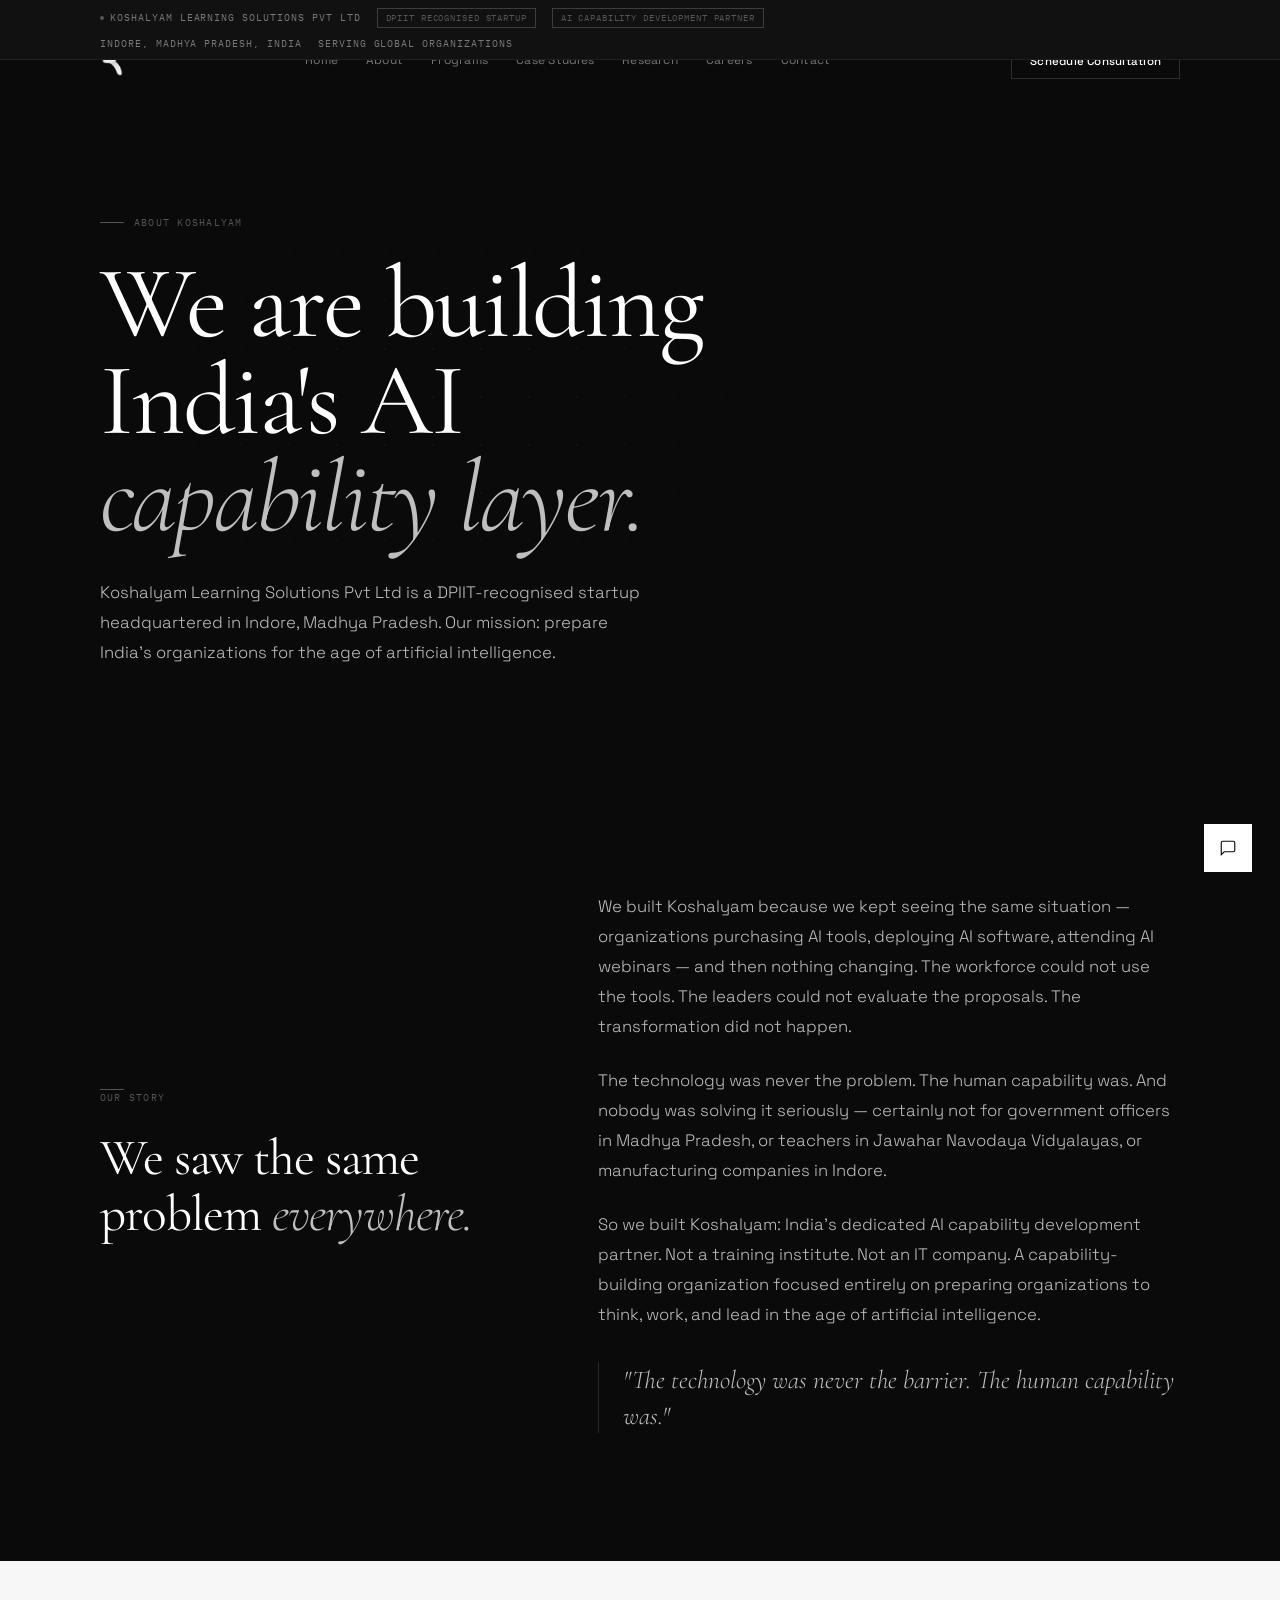
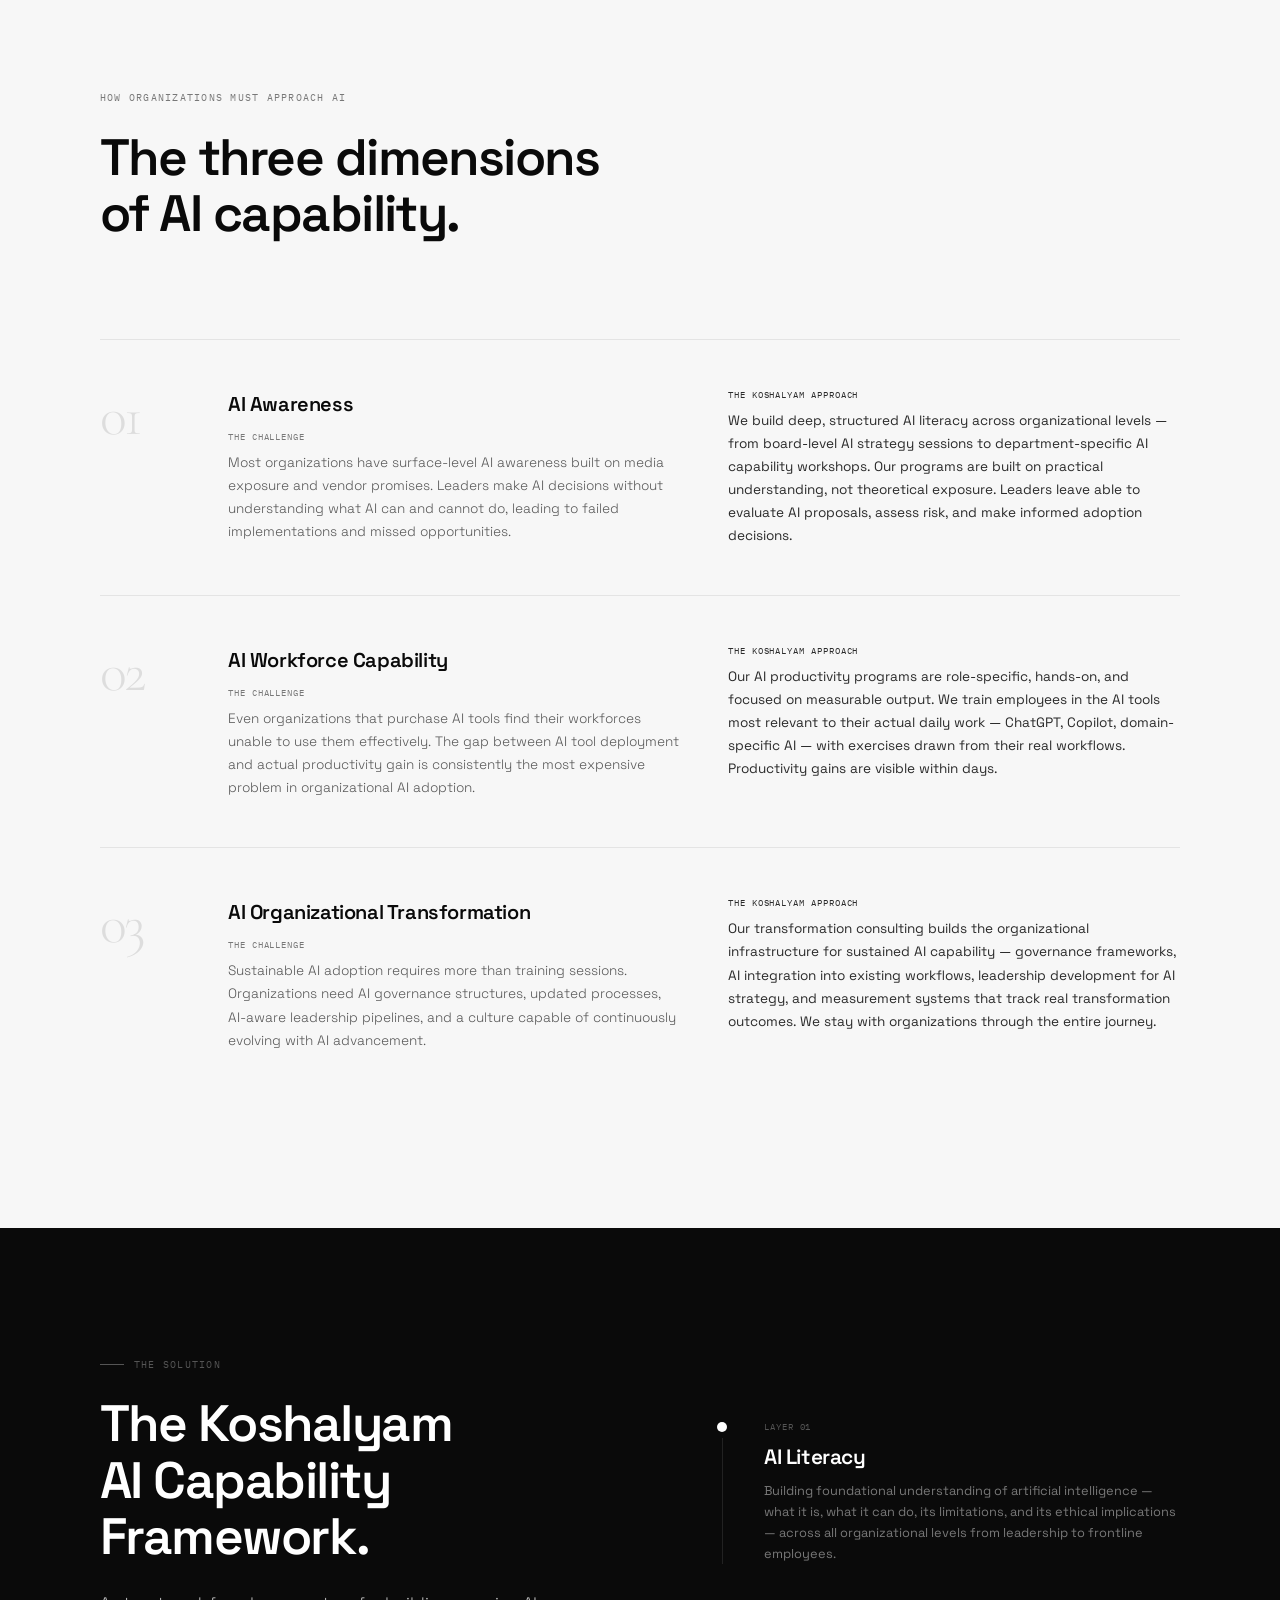
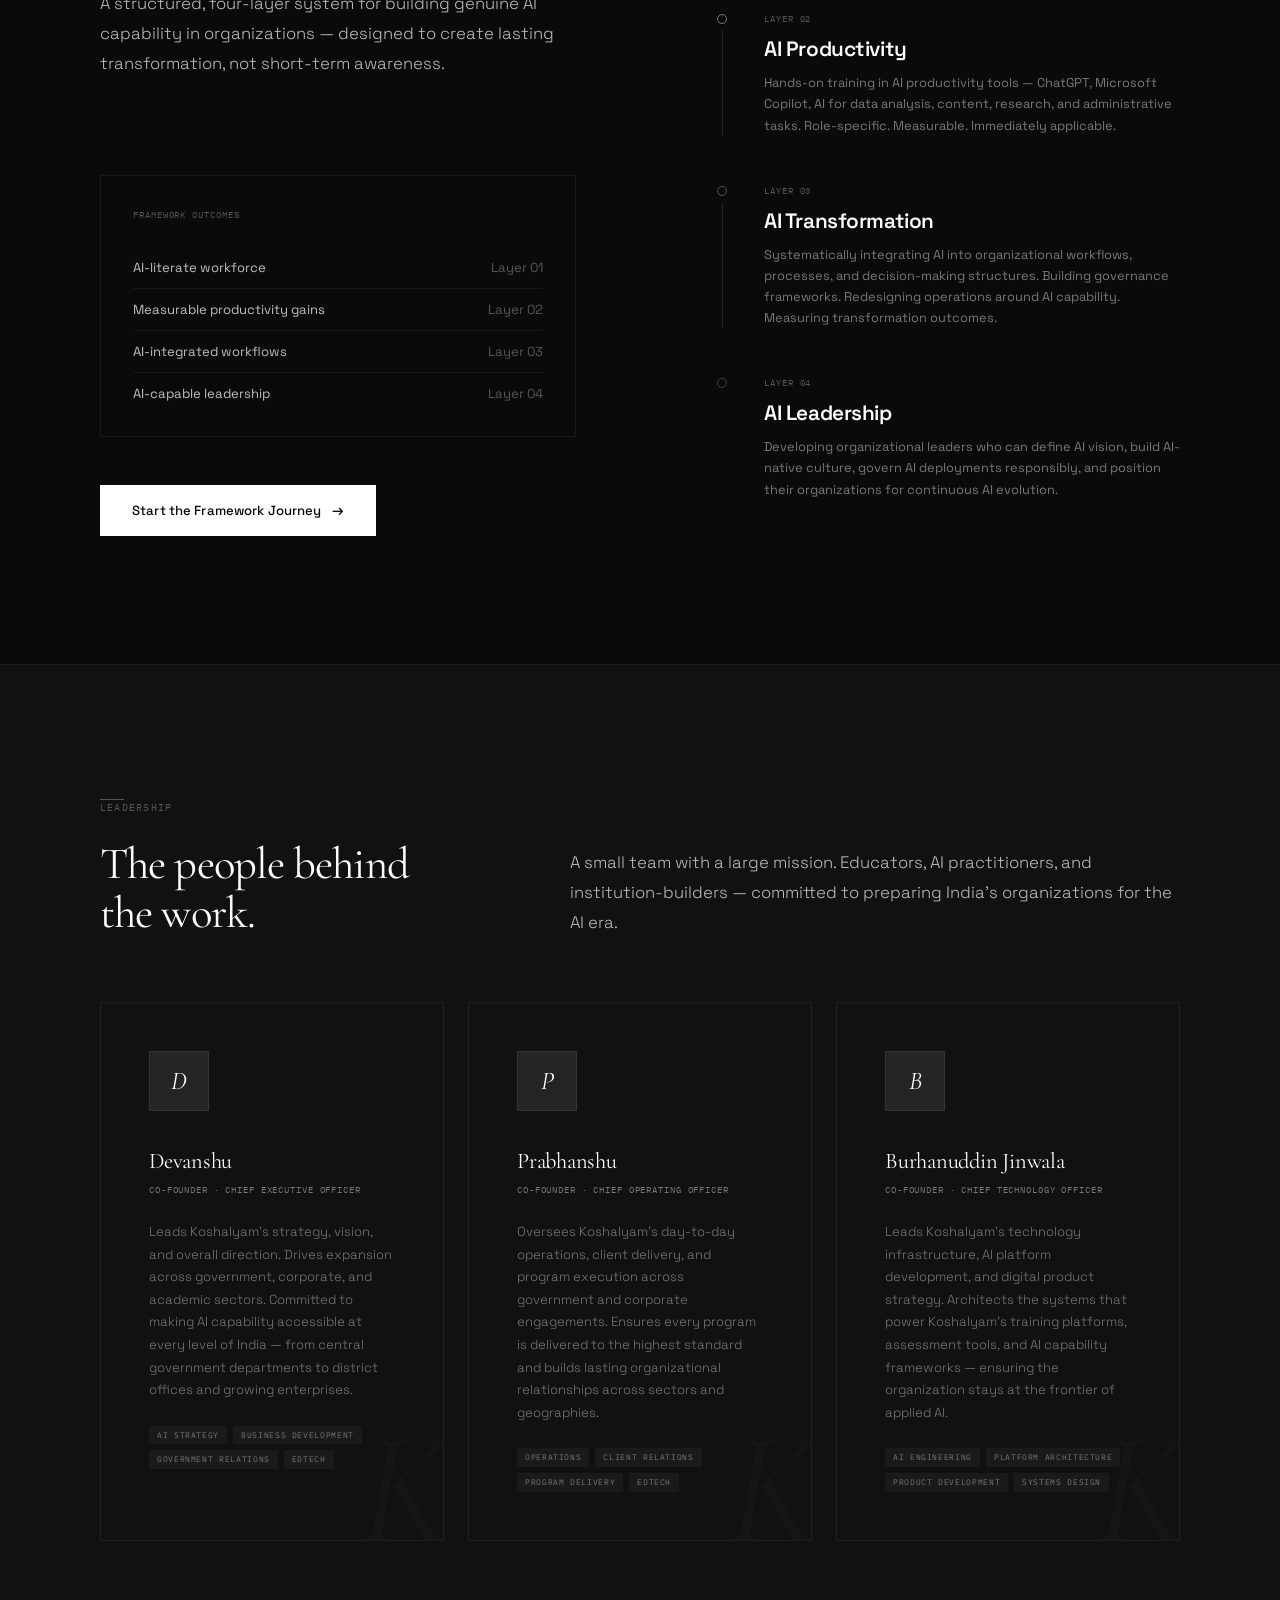
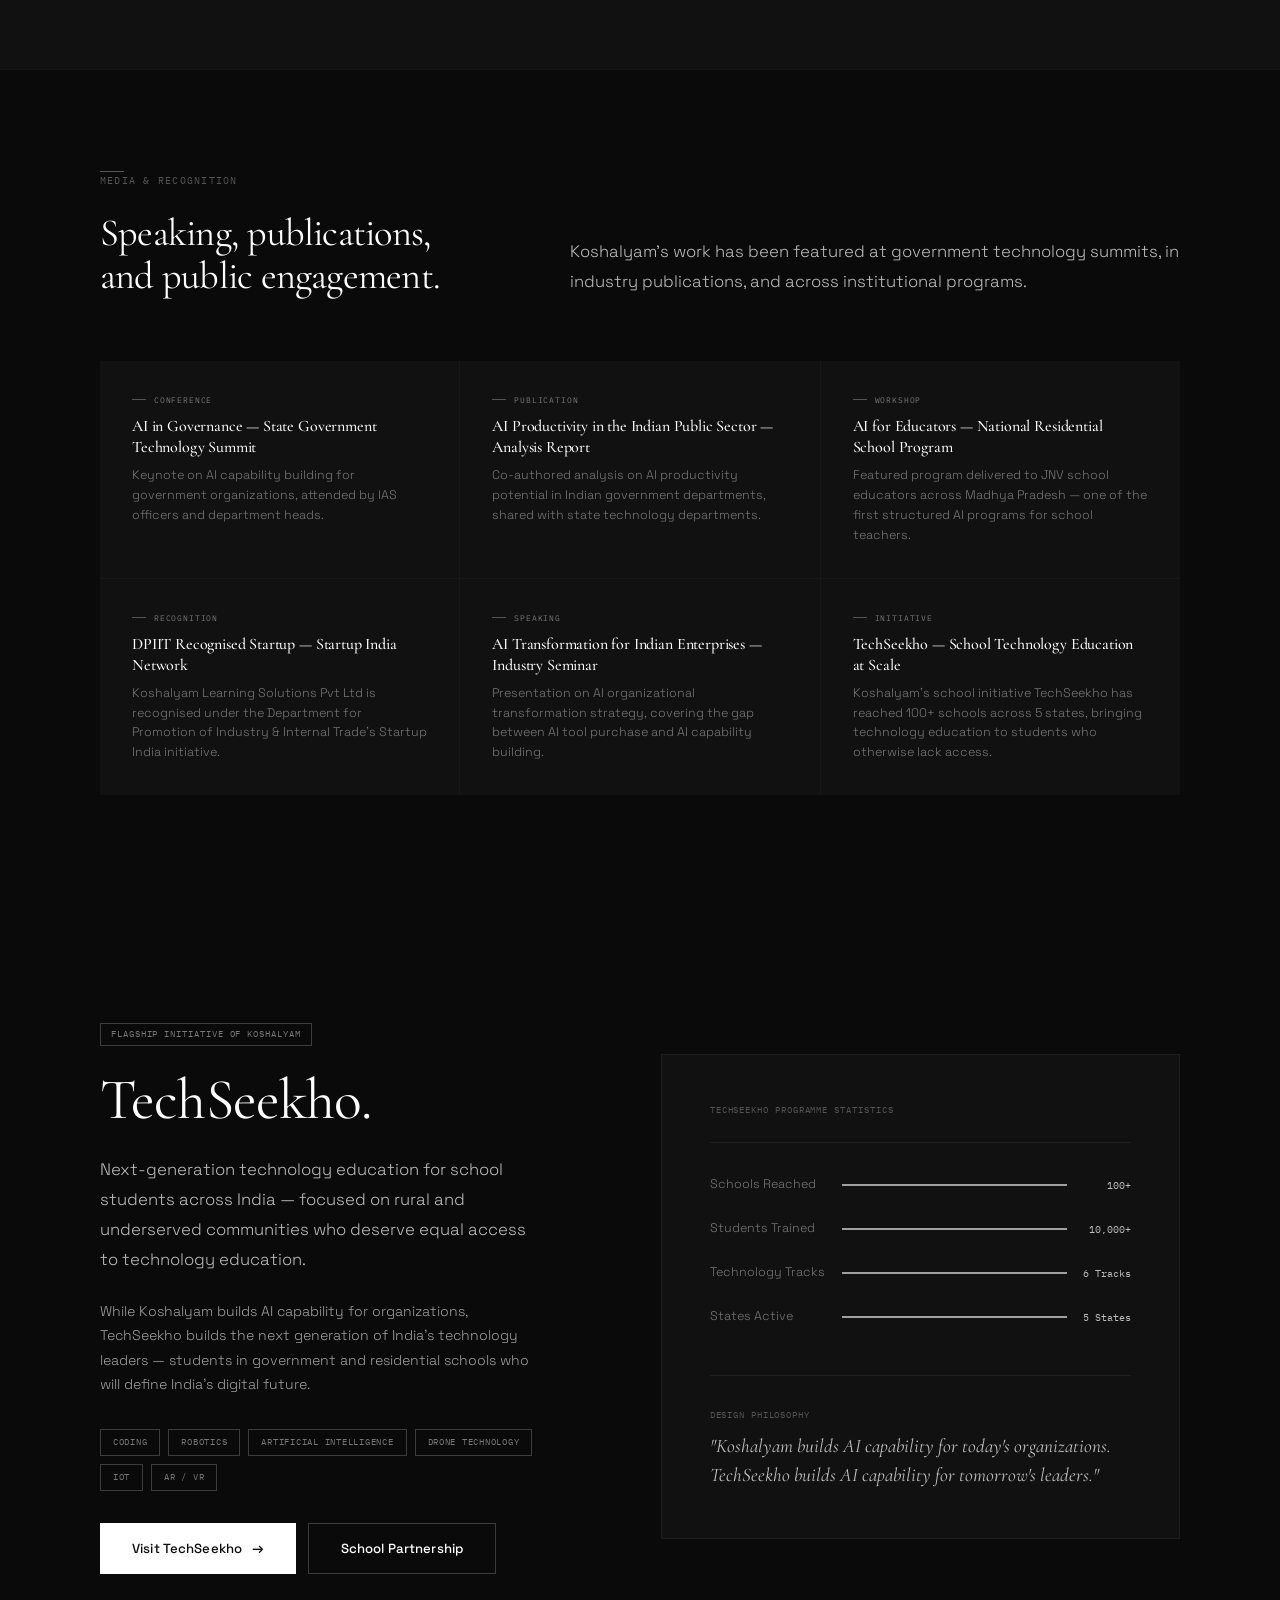
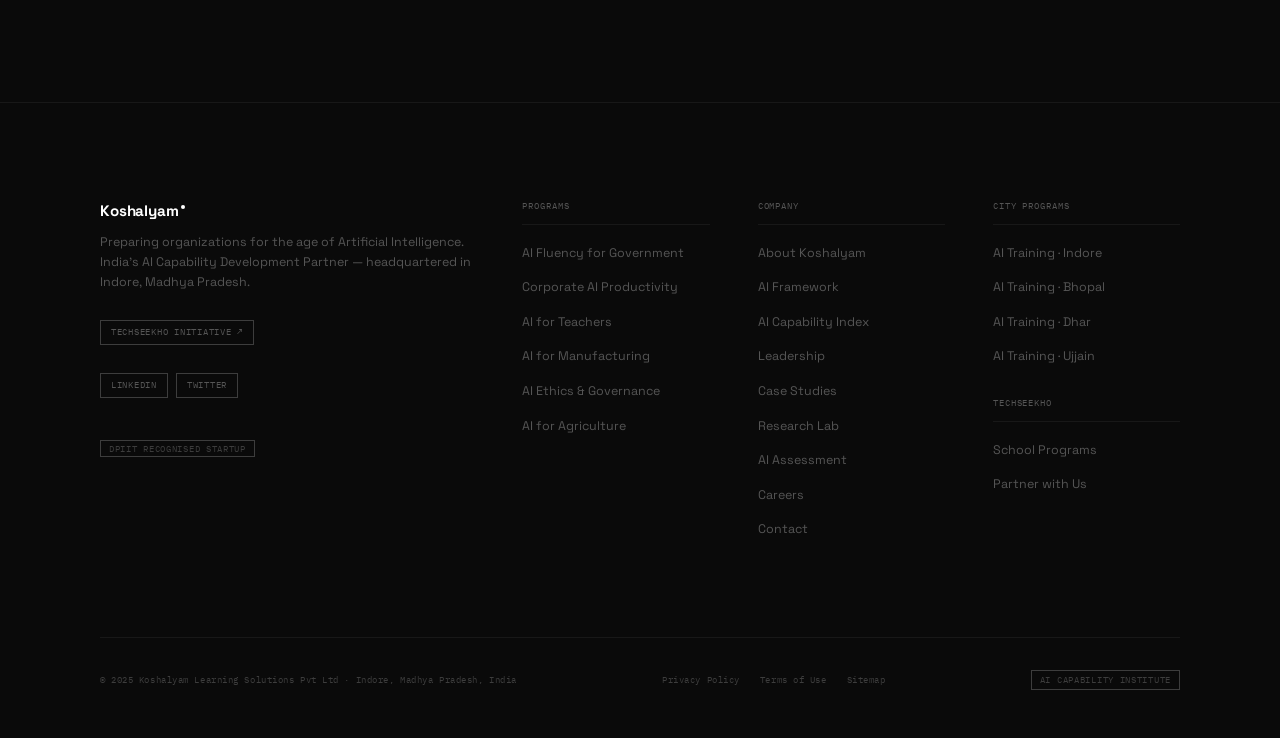
==== about.html @ 45d592c6 "Koshalyam Landing Page" ====
<!DOCTYPE html>
<html lang="en" dir="ltr">
<head>
<meta charset="UTF-8"/>
<meta name="viewport" content="width=device-width,initial-scale=1.0"/>
<title>About Koshalyam — India's AI Capability Institute</title>
<meta name="description" content="About Koshalyam Learning Solutions — founders, mission, framework, leadership, and the story behind India's AI capability development partner."/>
<meta name="robots" content="index, follow"/>
<link rel="preconnect" href="https://fonts.googleapis.com"/>
<link rel="preconnect" href="https://fonts.gstatic.com" crossorigin/>
<link href="https://fonts.googleapis.com/css2?family=Cormorant+Garamond:ital,wght@0,300;0,400;0,500;0,600;1,300;1,400&family=Space+Grotesk:wght@300;400;500;600;700&family=IBM+Plex+Mono:wght@300;400;500&display=swap" rel="stylesheet"/>
<link rel="stylesheet" href="style.css"/>

  <link rel="icon" type="image/png" href="logo-white.png">
</head>
<body>

<div id="cur"></div>
<div id="cur-ring"></div>

<!-- ═══ AUTHORITY BANNER ═══ -->
<div id="auth-banner">
  <div class="wrap">
    <div class="auth-inner">
      <div style="display:flex;align-items:center;gap:16px;flex-wrap:wrap">
        <span class="auth-pill"><span class="auth-dot"></span>Koshalyam Learning Solutions Pvt Ltd</span>
        <span class="auth-tag">DPIIT Recognised Startup</span>
        <span class="auth-tag">AI Capability Development Partner</span>
      </div>
      <div class="auth-right">
        <span class="auth-pill">Indore, Madhya Pradesh, India</span>
        <span class="auth-pill">Serving Global Organizations</span>
      </div>
    </div>
  </div>
</div>

<!-- ═══ NAVIGATION ═══ -->
<nav id="nav">
  <div class="wrap">
    <div class="nav-wrap">
      <a href="index.html" class="nav-logo-wrap">
        <img src="logo-white.png" alt="Koshalyam" class="nav-logo-img">
      </a>
      <div class="nav-center"><a href="index.html" class="nav-a">Home</a><a href="about.html" class="nav-a active">About</a><a href="programs.html" class="nav-a">Programs</a><a href="case-studies.html" class="nav-a">Case Studies</a><a href="research.html" class="nav-a">Research</a><a href="careers.html" class="nav-a">Careers</a><a href="contact.html" class="nav-a">Contact</a></div>
      <div class="nav-right">
        <a href="contact.html" class="nav-cta">Schedule Consultation</a>
        <button class="ham" id="ham" aria-label="Menu"><span></span><span></span><span style="width:12px"></span></button>
      </div>
    </div>
  </div>
</nav>

<div class="mob" id="mob-m"><a href="index.html" class="mob-a">Home</a><a href="about.html" class="mob-a">About</a><a href="programs.html" class="mob-a">Programs</a><a href="case-studies.html" class="mob-a">Case Studies</a><a href="research.html" class="mob-a">Research</a><a href="careers.html" class="mob-a">Careers</a><a href="contact.html" class="mob-a">Contact</a></div>


<section class="page-hero">
  <div class="page-hero-bg"></div>
  <div class="wrap" style="position:relative;z-index:2">
    <div class="ph-eyebrow"><span class="t-label">About Koshalyam</span></div>
    <h1 class="t-hero ph-title">We are building<br>India's AI<br><em>capability layer.</em></h1>
    <p class="t-body-lg ph-sub">Koshalyam Learning Solutions Pvt Ltd is a DPIIT-recognised startup headquartered in Indore, Madhya Pradesh. Our mission: prepare India's organizations for the age of artificial intelligence.</p>
  </div>
</section>
<section class="section" id="story" style="background:var(--ink)">
  <div class="wrap">
    <div style="display:grid;grid-template-columns:1fr 1.45fr;gap:var(--s7);align-items:center">
      <div class="r">
        <span class="t-label" style="margin-bottom:var(--s3);display:inline-block">Our Story</span>
        <h2 class="t-section" style="color:var(--white);font-family:var(--cg);font-weight:400;font-size:clamp(2.2rem,4vw,3.6rem);letter-spacing:-.02em">We saw the same<br>problem <em style="font-style:italic;color:var(--grey-2);font-weight:300">everywhere.</em></h2>
      </div>
      <div class="r d2">
        <p class="t-body-lg" style="margin-bottom:var(--s3)">We built Koshalyam because we kept seeing the same situation — organizations purchasing AI tools, deploying AI software, attending AI webinars — and then nothing changing. The workforce could not use the tools. The leaders could not evaluate the proposals. The transformation did not happen.</p>
        <p class="t-body-lg" style="margin-bottom:var(--s3)">The technology was never the problem. The human capability was. And nobody was solving it seriously — certainly not for government officers in Madhya Pradesh, or teachers in Jawahar Navodaya Vidyalayas, or manufacturing companies in Indore.</p>
        <p class="t-body-lg" style="margin-bottom:var(--s4)">So we built Koshalyam: India's dedicated AI capability development partner. Not a training institute. Not an IT company. A capability-building organization focused entirely on preparing organizations to think, work, and lead in the age of artificial intelligence.</p>
        <blockquote style="font-family:var(--cg);font-size:clamp(1.2rem,2vw,1.6rem);font-style:italic;font-weight:300;color:var(--grey-2);line-height:1.4;padding-left:var(--s3);border-left:1.5px solid rgba(255,255,255,.12)">"The technology was never the barrier. The human capability was."</blockquote>
      </div>
    </div>
  </div>
</section>
<section class="section" id="thinking" style="background:var(--off-white)">
  <div class="wrap">
    <div class="thinking-hd r">
      <span class="t-label no-line" style="color:var(--grey-4)">How Organizations Must Approach AI</span>
      <h2 class="t-section on-light" style="margin-top:var(--s3)">The three dimensions<br>of AI capability.</h2>
    </div>
    <div class="r">
      <div class="pillar-row">
        <div class="pillar-num on-light">01</div>
        <div>
          <div class="pillar-title">AI Awareness</div>
          <div class="pillar-challenge-lbl">The Challenge</div>
          <p class="pillar-challenge-txt">Most organizations have surface-level AI awareness built on media exposure and vendor promises. Leaders make AI decisions without understanding what AI can and cannot do, leading to failed implementations and missed opportunities.</p>
        </div>
        <div>
          <div class="pillar-sol-lbl">The Koshalyam Approach</div>
          <p class="pillar-sol-txt">We build deep, structured AI literacy across organizational levels — from board-level AI strategy sessions to department-specific AI capability workshops. Our programs are built on practical understanding, not theoretical exposure. Leaders leave able to evaluate AI proposals, assess risk, and make informed adoption decisions.</p>
        </div>
      </div>
      <div class="pillar-row">
        <div class="pillar-num on-light">02</div>
        <div>
          <div class="pillar-title">AI Workforce Capability</div>
          <div class="pillar-challenge-lbl">The Challenge</div>
          <p class="pillar-challenge-txt">Even organizations that purchase AI tools find their workforces unable to use them effectively. The gap between AI tool deployment and actual productivity gain is consistently the most expensive problem in organizational AI adoption.</p>
        </div>
        <div>
          <div class="pillar-sol-lbl">The Koshalyam Approach</div>
          <p class="pillar-sol-txt">Our AI productivity programs are role-specific, hands-on, and focused on measurable output. We train employees in the AI tools most relevant to their actual daily work — ChatGPT, Copilot, domain-specific AI — with exercises drawn from their real workflows. Productivity gains are visible within days.</p>
        </div>
      </div>
      <div class="pillar-row" style="border-bottom:none">
        <div class="pillar-num on-light">03</div>
        <div>
          <div class="pillar-title">AI Organizational Transformation</div>
          <div class="pillar-challenge-lbl">The Challenge</div>
          <p class="pillar-challenge-txt">Sustainable AI adoption requires more than training sessions. Organizations need AI governance structures, updated processes, AI-aware leadership pipelines, and a culture capable of continuously evolving with AI advancement.</p>
        </div>
        <div>
          <div class="pillar-sol-lbl">The Koshalyam Approach</div>
          <p class="pillar-sol-txt">Our transformation consulting builds the organizational infrastructure for sustained AI capability — governance frameworks, AI integration into existing workflows, leadership development for AI strategy, and measurement systems that track real transformation outcomes. We stay with organizations through the entire journey.</p>
        </div>
      </div>
    </div>
  </div>
</section>
<section class="section" id="framework">
  <div class="wrap">
    <div class="fw-wrap">
      <div class="r">
        <span class="t-label">The Solution</span>
        <h2 class="t-section" style="color:var(--white);margin-top:var(--s3);margin-bottom:var(--s3)">The Koshalyam<br>AI Capability<br>Framework.</h2>
        <p class="t-body-lg" style="margin-bottom:var(--s5)">A structured, four-layer system for building genuine AI capability in organizations — designed to create lasting transformation, not short-term awareness.</p>
        <div class="fw-outcomes">
          <div class="fw-outcome-title">Framework Outcomes</div>
          <div class="fw-outcome-item"><span class="fw-outcome-k">AI-literate workforce</span><span class="fw-outcome-v">Layer 01</span></div>
          <div class="fw-outcome-item"><span class="fw-outcome-k">Measurable productivity gains</span><span class="fw-outcome-v">Layer 02</span></div>
          <div class="fw-outcome-item"><span class="fw-outcome-k">AI-integrated workflows</span><span class="fw-outcome-v">Layer 03</span></div>
          <div class="fw-outcome-item"><span class="fw-outcome-k">AI-capable leadership</span><span class="fw-outcome-v">Layer 04</span></div>
        </div>
        <div style="margin-top:var(--s5)">
          <a href="#contact" class="btn btn-k">Start the Framework Journey <span class="btn-arr">→</span></a>
        </div>
      </div>
      <div class="fw-steps r r-d2">
        <div class="fw-row">
          <div class="fw-col"><div class="fw-dot"></div><div class="fw-vline"></div></div>
          <div class="fw-body">
            <div class="fw-stage-num">Layer 01</div>
            <div class="fw-stage-name">AI Literacy</div>
            <p class="fw-stage-desc">Building foundational understanding of artificial intelligence — what it is, what it can do, its limitations, and its ethical implications — across all organizational levels from leadership to frontline employees.</p>
          </div>
        </div>
        <div class="fw-row">
          <div class="fw-col"><div class="fw-dot" style="background:transparent;border:0.5px solid var(--grey-4)"></div><div class="fw-vline"></div></div>
          <div class="fw-body">
            <div class="fw-stage-num">Layer 02</div>
            <div class="fw-stage-name">AI Productivity</div>
            <p class="fw-stage-desc">Hands-on training in AI productivity tools — ChatGPT, Microsoft Copilot, AI for data analysis, content, research, and administrative tasks. Role-specific. Measurable. Immediately applicable.</p>
          </div>
        </div>
        <div class="fw-row">
          <div class="fw-col"><div class="fw-dot" style="background:transparent;border:0.5px solid var(--grey-5)"></div><div class="fw-vline"></div></div>
          <div class="fw-body">
            <div class="fw-stage-num">Layer 03</div>
            <div class="fw-stage-name">AI Transformation</div>
            <p class="fw-stage-desc">Systematically integrating AI into organizational workflows, processes, and decision-making structures. Building governance frameworks. Redesigning operations around AI capability. Measuring transformation outcomes.</p>
          </div>
        </div>
        <div class="fw-row">
          <div class="fw-col"><div class="fw-dot" style="background:transparent;border:0.5px solid var(--grey-6)"></div></div>
          <div class="fw-body">
            <div class="fw-stage-num">Layer 04</div>
            <div class="fw-stage-name">AI Leadership</div>
            <p class="fw-stage-desc">Developing organizational leaders who can define AI vision, build AI-native culture, govern AI deployments responsibly, and position their organizations for continuous AI evolution.</p>
          </div>
        </div>
      </div>
    </div>
  </div>
</section>
<section class="section" id="leadership" style="background:var(--ink-2);border-top:var(--b1)">
  <div class="wrap">
    <div class="sec-intro r">
      <div>
        <span class="t-label" style="margin-bottom:var(--s3);display:inline-block">Leadership</span>
        <h2 class="t-section" style="color:var(--white);font-family:var(--cg);font-weight:400;font-size:clamp(2rem,3.5vw,3rem);letter-spacing:-.02em">The people behind<br>the work.</h2>
      </div>
      <p class="t-body-lg">A small team with a large mission. Educators, AI practitioners, and institution-builders — committed to preparing India's organizations for the AI era.</p>
    </div>
    <div class="leaders-grid leaders-grid--3 r">
      <div class="leader-card">
        <div class="leader-avatar"><span class="leader-avatar-t">D</span></div>
        <div class="leader-name">Devanshu</div>
        <div class="leader-role">Co-Founder · Chief Executive Officer</div>
        <p class="leader-bio">Leads Koshalyam's strategy, vision, and overall direction. Drives expansion across government, corporate, and academic sectors. Committed to making AI capability accessible at every level of India — from central government departments to district offices and growing enterprises.</p>
        <div class="leader-tags">
          <span class="leader-tag">AI Strategy</span>
          <span class="leader-tag">Business Development</span>
          <span class="leader-tag">Government Relations</span>
          <span class="leader-tag">Edtech</span>
        </div>
      </div>
      <div class="leader-card">
        <div class="leader-avatar"><span class="leader-avatar-t">P</span></div>
        <div class="leader-name">Prabhanshu</div>
        <div class="leader-role">Co-Founder · Chief Operating Officer</div>
        <p class="leader-bio">Oversees Koshalyam's day-to-day operations, client delivery, and program execution across government and corporate engagements. Ensures every program is delivered to the highest standard and builds lasting organizational relationships across sectors and geographies.</p>
        <div class="leader-tags">
          <span class="leader-tag">Operations</span>
          <span class="leader-tag">Client Relations</span>
          <span class="leader-tag">Program Delivery</span>
          <span class="leader-tag">Edtech</span>
        </div>
      </div>
      <div class="leader-card">
        <div class="leader-avatar"><span class="leader-avatar-t">B</span></div>
        <div class="leader-name">Burhanuddin Jinwala</div>
        <div class="leader-role">Co-Founder · Chief Technology Officer</div>
        <p class="leader-bio">Leads Koshalyam's technology infrastructure, AI platform development, and digital product strategy. Architects the systems that power Koshalyam's training platforms, assessment tools, and AI capability frameworks — ensuring the organization stays at the frontier of applied AI.</p>
        <div class="leader-tags">
          <span class="leader-tag">AI Engineering</span>
          <span class="leader-tag">Platform Architecture</span>
          <span class="leader-tag">Product Development</span>
          <span class="leader-tag">Systems Design</span>
        </div>
      </div>
    </div>
  </div>
</section>
<section class="section-sm" id="media" style="background:var(--ink);border-top:var(--b1)">
  <div class="wrap">
    <div class="sec-intro r">
      <div>
        <span class="t-label" style="margin-bottom:var(--s3);display:inline-block">Media &amp; Recognition</span>
        <h2 class="t-section" style="color:var(--white);font-family:var(--cg);font-weight:400;font-size:clamp(1.8rem,3vw,2.4rem);letter-spacing:-.02em">Speaking, publications,<br>and public engagement.</h2>
      </div>
      <p class="t-body-lg">Koshalyam's work has been featured at government technology summits, in industry publications, and across institutional programs.</p>
    </div>
    <div class="media-grid r">
      <div class="media-card">
        <div class="media-type">Conference</div>
        <div class="media-title">AI in Governance — State Government Technology Summit</div>
        <p class="media-detail">Keynote on AI capability building for government organizations, attended by IAS officers and department heads.</p>
      </div>
      <div class="media-card">
        <div class="media-type">Publication</div>
        <div class="media-title">AI Productivity in the Indian Public Sector — Analysis Report</div>
        <p class="media-detail">Co-authored analysis on AI productivity potential in Indian government departments, shared with state technology departments.</p>
      </div>
      <div class="media-card">
        <div class="media-type">Workshop</div>
        <div class="media-title">AI for Educators — National Residential School Program</div>
        <p class="media-detail">Featured program delivered to JNV school educators across Madhya Pradesh — one of the first structured AI programs for school teachers.</p>
      </div>
      <div class="media-card">
        <div class="media-type">Recognition</div>
        <div class="media-title">DPIIT Recognised Startup — Startup India Network</div>
        <p class="media-detail">Koshalyam Learning Solutions Pvt Ltd is recognised under the Department for Promotion of Industry &amp; Internal Trade's Startup India initiative.</p>
      </div>
      <div class="media-card">
        <div class="media-type">Speaking</div>
        <div class="media-title">AI Transformation for Indian Enterprises — Industry Seminar</div>
        <p class="media-detail">Presentation on AI organizational transformation strategy, covering the gap between AI tool purchase and AI capability building.</p>
      </div>
      <div class="media-card">
        <div class="media-type">Initiative</div>
        <div class="media-title">TechSeekho — School Technology Education at Scale</div>
        <p class="media-detail">Koshalyam's school initiative TechSeekho has reached 100+ schools across 5 states, bringing technology education to students who otherwise lack access.</p>
      </div>
    </div>
  </div>
</section>
<section class="section" id="techseekho">
  <div class="wrap">
    <div class="ts-inner">
      <div class="r">
        <span class="ts-label">Flagship Initiative of Koshalyam</span>
        <h2 class="t-section-serif" style="color:var(--white);margin-bottom:var(--s3)">TechSeekho.</h2>
        <p class="t-body-lg" style="margin-bottom:var(--s3)">Next-generation technology education for school students across India — focused on rural and underserved communities who deserve equal access to technology education.</p>
        <p class="t-body" style="margin-bottom:var(--s4)">While Koshalyam builds AI capability for organizations, TechSeekho builds the next generation of India's technology leaders — students in government and residential schools who will define India's digital future.</p>
        <div class="ts-skills">
          <span class="ts-skill">Coding</span>
          <span class="ts-skill">Robotics</span>
          <span class="ts-skill">Artificial Intelligence</span>
          <span class="ts-skill">Drone Technology</span>
          <span class="ts-skill">IoT</span>
          <span class="ts-skill">AR / VR</span>
        </div>
        <div style="display:flex;gap:12px;flex-wrap:wrap;margin-top:var(--s4)">
          <a href="https://techseekho.com" target="_blank" rel="noopener" class="btn btn-k">Visit TechSeekho <span class="btn-arr">→</span></a>
          <a href="#contact" class="btn btn-ghost">School Partnership</a>
        </div>
      </div>
      <div class="ts-panel r r-d2">
        <div class="ts-panel-hd">TechSeekho Programme Statistics</div>
        <div class="ts-stats">
          <div class="ts-stat-r"><span class="ts-stat-lbl">Schools Reached</span><div class="ts-stat-bar"><div class="ts-stat-fill" data-width="75"></div></div><span class="ts-stat-v">100+</span></div>
          <div class="ts-stat-r"><span class="ts-stat-lbl">Students Trained</span><div class="ts-stat-bar"><div class="ts-stat-fill" data-width="85"></div></div><span class="ts-stat-v">10,000+</span></div>
          <div class="ts-stat-r"><span class="ts-stat-lbl">Technology Tracks</span><div class="ts-stat-bar"><div class="ts-stat-fill" data-width="60"></div></div><span class="ts-stat-v">6 Tracks</span></div>
          <div class="ts-stat-r"><span class="ts-stat-lbl">States Active</span><div class="ts-stat-bar"><div class="ts-stat-fill" data-width="40"></div></div><span class="ts-stat-v">5 States</span></div>
        </div>
        <div style="margin-top:var(--s5);padding-top:var(--s4);border-top:var(--b1)">
          <div style="font-family:var(--mono);font-size:.55rem;letter-spacing:.1em;text-transform:uppercase;color:var(--grey-5);margin-bottom:10px">Design Philosophy</div>
          <p style="font-family:var(--cg);font-size:1.2rem;font-style:italic;color:var(--grey-2);line-height:1.5">"Koshalyam builds AI capability for today's organizations. TechSeekho builds AI capability for tomorrow's leaders."</p>
        </div>
      </div>
    </div>
  </div>
</section>

<!-- ═══ FOOTER ═══ -->
<footer>
  <div class="wrap">
    <div class="footer-top">
      <div class="footer-col">
        <div class="footer-brand-name">Koshalyam<span class="footer-brand-dot"></span></div>
        <p class="footer-tagline">Preparing organizations for the age of Artificial Intelligence. India's AI Capability Development Partner — headquartered in Indore, Madhya Pradesh.</p>
        <a href="https://techseekho.com" target="_blank" rel="noopener" class="footer-ts-link">TechSeekho Initiative ↗</a>
        <div style="display:flex;gap:8px;flex-wrap:wrap;margin-top:12px">
          <a href="#" class="footer-ts-link">LinkedIn</a>
          <a href="#" class="footer-ts-link">Twitter</a>
        </div>
        <div style="margin-top:20px"><span class="footer-dpiit">DPIIT Recognised Startup</span></div>
      </div>
      <div class="footer-col">
        <div class="footer-col-hd">Programs</div>
        <ul class="footer-links">
          <li><a href="programs.html">AI Fluency for Government</a></li>
          <li><a href="programs.html">Corporate AI Productivity</a></li>
          <li><a href="programs.html">AI for Teachers</a></li>
          <li><a href="programs.html">AI for Manufacturing</a></li>
          <li><a href="programs.html">AI Ethics &amp; Governance</a></li>
          <li><a href="programs.html">AI for Agriculture</a></li>
        </ul>
      </div>
      <div class="footer-col">
        <div class="footer-col-hd">Company</div>
        <ul class="footer-links">
          <li><a href="about.html">About Koshalyam</a></li>
          <li><a href="about.html#framework">AI Framework</a></li>
          <li><a href="ai-index.html">AI Capability Index</a></li>
          <li><a href="about.html#leadership">Leadership</a></li>
          <li><a href="case-studies.html">Case Studies</a></li>
          <li><a href="research.html">Research Lab</a></li>
          <li><a href="ai-assessment.html">AI Assessment</a></li>
          <li><a href="careers.html">Careers</a></li>
          <li><a href="contact.html">Contact</a></li>
        </ul>
      </div>
      <div class="footer-col">
        <div class="footer-col-hd">City Programs</div>
        <ul class="footer-links">
          <li><a href="contact.html">AI Training · Indore</a></li>
          <li><a href="contact.html">AI Training · Bhopal</a></li>
          <li><a href="contact.html">AI Training · Dhar</a></li>
          <li><a href="contact.html">AI Training · Ujjain</a></li>
        </ul>
        <div style="margin-top:28px">
          <div class="footer-col-hd">TechSeekho</div>
          <ul class="footer-links">
            <li><a href="https://techseekho.com" target="_blank">School Programs</a></li>
            <li><a href="https://techseekho.com" target="_blank">Partner with Us</a></li>
          </ul>
        </div>
      </div>
    </div>
    <div class="footer-bottom">
      <div class="footer-copy">© 2025 Koshalyam Learning Solutions Pvt Ltd · Indore, Madhya Pradesh, India</div>
      <div class="footer-legal">
        <a href="#">Privacy Policy</a>
        <a href="#">Terms of Use</a>
        <a href="#">Sitemap</a>
      </div>
      <span class="footer-dpiit">AI Capability Institute</span>
    </div>
  </div>
</footer>

<!-- ═══ AI CHAT ═══ -->
<button class="chat-fab" id="chat-fab" aria-label="AI Assistant">
  <svg viewBox="0 0 24 24"><path d="M21 15a2 2 0 0 1-2 2H7l-4 4V5a2 2 0 0 1 2-2h14a2 2 0 0 1 2 2z"/></svg>
</button>
<div class="chat-panel" id="chat-panel">
  <div class="chat-h">
    <div class="chat-h-l">
      <div class="chat-av">
        <svg viewBox="0 0 24 24"><circle cx="12" cy="12" r="3"/><path d="M12 2v4M12 18v4M4.22 4.22l2.83 2.83M16.95 16.95l2.83 2.83M2 12h4M18 12h4"/></svg>
      </div>
      <div>
        <div class="chat-h-name">Koshalyam AI</div>
        <div class="chat-h-st">Online — Ask about AI programs</div>
      </div>
    </div>
    <button class="chat-close" id="chat-close" aria-label="Close">
      <svg width="14" height="14" viewBox="0 0 24 24" stroke="currentColor" stroke-width="1.5" fill="none"><path d="M18 6L6 18M6 6l12 12"/></svg>
    </button>
  </div>
  <div class="chat-msgs" id="chat-msgs">
    <div class="chat-msg"><div class="chat-bub ai">Welcome. I'm Koshalyam's AI assistant. I can help you identify the right AI capability program for your organization. What brings you here?</div></div>
    <div class="chat-sugg-row">
      <button class="chat-sugg" onclick="chatSuggSend(this)">Government department AI training</button>
      <button class="chat-sugg" onclick="chatSuggSend(this)">Corporate AI productivity training</button>
      <button class="chat-sugg" onclick="chatSuggSend(this)">Take the AI Assessment</button>
      <button class="chat-sugg" onclick="chatSuggSend(this)">See open careers</button>
    </div>
  </div>
  <div class="chat-inp-row">
    <input class="chat-inp" id="chat-inp" type="text" placeholder="Ask about programs, industries, careers…"/>
    <button class="chat-send" onclick="chatInputSend()">→</button>
  </div>
</div>


<script src="script.js"></script>
</body>
</html>
---- style.css ----
/* ═══════════════════════════════════════════════════════════
   KOSHALYAM v3 — AI CAPABILITY INSTITUTE
   Font Stack: Cormorant Garamond (editorial authority) +
               Space Grotesk (technical precision) +
               IBM Plex Mono (data/labels)
   Color: Near-black #0A0A0A + strict grey scale + pure white
   Inspired by: Palantir · DeepMind · McKinsey · Stripe
═══════════════════════════════════════════════════════════ */
*,*::before,*::after{box-sizing:border-box;margin:0;padding:0}
:root{
  /* Core palette */
  --ink:#0A0A0A;
  --ink-2:#111111;
  --ink-3:#1A1A1A;
  --ink-4:#242424;
  --ink-5:#2B2B2B;
  --grey-6:#3D3D3D;
  --grey-5:#555555;
  --grey-4:#787878;
  --grey-3:#A0A0A0;
  --grey-2:#BFBFBF;
  --grey-1:#E5E5E5;
  --off-white:#F7F7F7;
  --white:#FFFFFF;
  /* Spacing system — 8px base */
  --s1:8px; --s2:16px; --s3:24px; --s4:32px; --s5:48px; --s6:64px; --s7:96px; --s8:128px;
  /* Typography */
  --cg:'Cormorant Garamond',Georgia,serif;
  --sg:'Space Grotesk','Helvetica Neue',sans-serif;
  --mono:'IBM Plex Mono','Courier New',monospace;
  /* Borders */
  --b1:1px solid rgba(255,255,255,0.06);
  --b2:1px solid rgba(255,255,255,0.10);
  --b3:1px solid rgba(255,255,255,0.16);
  --b-light:1px solid rgba(0,0,0,0.08);
  --b-light2:1px solid rgba(0,0,0,0.14);
}
html{scroll-behavior:smooth;-webkit-font-smoothing:antialiased;text-rendering:optimizeLegibility;font-size:16px}
body{background:var(--ink);color:var(--white);font-family:var(--sg);overflow-x:hidden;line-height:1.6}
::selection{background:rgba(255,255,255,0.12)}
::-webkit-scrollbar{width:1px}
::-webkit-scrollbar-track{background:transparent}
::-webkit-scrollbar-thumb{background:var(--grey-6)}

/* ── CURSOR ── */
#cur{display:none}
#cur-ring{display:none}

/* ── LAYOUT ── */
.wrap{max-width:1200px;margin:0 auto;padding:0 clamp(20px,5vw,60px)}
.section{padding:var(--s8) 0}
.section-sm{padding:var(--s7) 0}
.section-lg{padding:calc(var(--s8)*1.5) 0}

/* ── TYPOGRAPHY ── */
/* Hero — editorial serif, cinematic */
.t-hero{font-family:var(--cg);font-size:clamp(3.5rem,8vw,7rem);font-weight:400;line-height:0.95;letter-spacing:-0.02em;color:var(--white)}
.t-hero em{font-style:italic;font-weight:300;color:var(--grey-2)}
/* Section titles — grotesk geometric */
.t-section{font-family:var(--sg);font-size:clamp(2rem,4vw,3.2rem);font-weight:600;line-height:1.1;letter-spacing:-0.03em}
.t-section-serif{font-family:var(--cg);font-size:clamp(2.2rem,4.5vw,3.8rem);font-weight:400;line-height:1.05;letter-spacing:-0.015em}
/* Sub section */
.t-sub{font-family:var(--sg);font-size:clamp(1.1rem,1.8vw,1.5rem);font-weight:500;line-height:1.2;letter-spacing:-0.02em}
/* Body */
.t-body{font-family:var(--sg);font-size:clamp(.875rem,1.1vw,1rem);line-height:1.75;color:var(--grey-3);font-weight:300}
.t-body-lg{font-family:var(--sg);font-size:clamp(1rem,1.3vw,1.1rem);line-height:1.8;color:var(--grey-2);font-weight:300}
/* Mono labels */
.t-label{font-family:var(--mono);font-size:.65rem;letter-spacing:.12em;text-transform:uppercase;color:var(--grey-5);display:flex;align-items:center;gap:10px}
.t-label::before{content:'';display:block;width:24px;height:0.5px;background:var(--grey-5)}
.t-label.no-line::before{display:none}
.t-number{font-family:var(--cg);font-size:clamp(3rem,7vw,6rem);font-weight:400;line-height:1;letter-spacing:-0.03em;color:var(--white)}
/* Light surface text */
.on-light{color:var(--ink);} .on-light .t-label{color:var(--grey-4)}.on-light .t-label::before{background:var(--grey-4)}.on-light .t-body{color:var(--grey-5)}.on-light .t-body-lg{color:var(--grey-4)}

/* ── BUTTONS ── */
.btn{display:inline-flex;align-items:center;gap:10px;font-family:var(--sg);font-size:.825rem;font-weight:500;letter-spacing:.01em;text-decoration:none;transition:all .2s;border:none;outline:none;border-radius:0}
.btn-k{padding:14px 32px;background:var(--white);color:var(--ink)}
.btn-k:hover{background:var(--grey-1)}
.btn-k.dark{background:var(--ink);color:var(--white);border:0.5px solid var(--grey-5)}
.btn-k.dark:hover{background:var(--ink-2);border-color:var(--grey-3)}
.btn-ghost{padding:13.5px 31.5px;background:transparent;color:var(--white);border:0.5px solid rgba(255,255,255,0.2)}
.btn-ghost:hover{border-color:rgba(255,255,255,0.45);background:rgba(255,255,255,0.03)}
.btn-ghost.on-light-btn{color:var(--ink);border-color:rgba(0,0,0,0.2)}
.btn-ghost.on-light-btn:hover{border-color:rgba(0,0,0,0.4);background:rgba(0,0,0,0.03)}
.btn-arr{font-size:.9rem;transition:transform .2s;display:inline-block}
.btn:hover .btn-arr{transform:translateX(4px)}

/* ── DIVIDERS ── */
.div-line{height:0.5px;background:rgba(255,255,255,0.07);width:100%}
.div-line.light{background:rgba(0,0,0,0.08)}

/* ── SCROLL REVEAL ── */
.r{opacity:0;transform:translateY(18px);transition:opacity .75s cubic-bezier(.4,0,.2,1),transform .75s cubic-bezier(.4,0,.2,1)}
.r.in{opacity:1;transform:none}
.r-d1{transition-delay:.1s}.r-d2{transition-delay:.2s}.r-d3{transition-delay:.3s}.r-d4{transition-delay:.4s}

/* ════════════════════════════════════
   § AUTHORITY BANNER
════════════════════════════════════ */
#auth-banner{background:var(--ink-2);border-bottom:var(--b1);padding:8px 0;position:relative;z-index:101}
.auth-inner{display:flex;align-items:center;justify-content:space-between;flex-wrap:wrap;gap:8px}
.auth-pill{display:inline-flex;align-items:center;gap:6px;font-family:var(--mono);font-size:.6rem;letter-spacing:.1em;text-transform:uppercase;color:var(--grey-4)}
.auth-dot{width:4px;height:4px;border-radius:50%;background:var(--grey-5);flex-shrink:0}
.auth-tag{padding:2px 8px;border:0.5px solid var(--grey-6);font-family:var(--mono);font-size:.55rem;letter-spacing:.1em;text-transform:uppercase;color:var(--grey-5)}
.auth-right{display:flex;align-items:center;gap:16px;flex-wrap:wrap}

/* ════════════════════════════════════
   § NAVIGATION
════════════════════════════════════ */
#nav{position:fixed;top:33px;left:0;right:0;z-index:100;transition:background .35s,border .35s,top .35s}
#nav.scrolled{top:0;background:rgba(10,10,10,0.92);backdrop-filter:blur(20px);-webkit-backdrop-filter:blur(20px);border-bottom:var(--b1)}
.nav-wrap{display:flex;align-items:center;justify-content:space-between;height:56px}
.nav-logo-wrap{text-decoration:none;display:flex;align-items:center;gap:10px}
.nav-logo-img{height:30px;width:auto;object-fit:contain;flex-shrink:0}
.nav-center{display:flex;align-items:center;gap:0}
.nav-a{font-family:var(--sg);font-size:.75rem;font-weight:400;letter-spacing:.02em;color:var(--grey-4);text-decoration:none;padding:8px 14px;transition:color .18s}
.nav-a:hover{color:var(--white)}
.nav-right{display:flex;align-items:center;gap:12px}
.nav-cta{padding:8px 18px;border:0.5px solid rgba(255,255,255,0.15);font-family:var(--sg);font-size:.72rem;font-weight:500;color:var(--white);text-decoration:none;transition:all .2s;letter-spacing:.02em}
.nav-cta:hover{background:var(--white);color:var(--ink)}
@media(max-width:900px){.nav-center{display:none}}
.ham{display:none;background:none;border:none;flex-direction:column;gap:4px;padding:6px}
.ham span{display:block;width:18px;height:0.5px;background:var(--white);transition:all .3s}
@media(max-width:900px){.ham{display:flex}}
/* Mobile menu */
.mob{position:fixed;inset:0;z-index:99;background:var(--ink);display:none;flex-direction:column;padding:100px 32px 40px}
.mob.open{display:flex}
.mob-a{font-family:var(--cg);font-size:2.4rem;font-weight:400;color:var(--grey-2);text-decoration:none;padding:16px 0;border-bottom:var(--b1);transition:color .2s;display:block}
.mob-a:hover{color:var(--white)}

/* ════════════════════════════════════
   § HERO
════════════════════════════════════ */
#hero{position:relative;min-height:100vh;display:flex;align-items:center;overflow:hidden;padding-top:89px}
#hero-canvas{position:absolute;inset:0;width:100%;height:100%}
.hero-fg{position:absolute;inset:0;background:radial-gradient(ellipse 90% 70% at 40% 50%,transparent 20%,rgba(10,10,10,0.7) 70%,rgba(10,10,10,0.95) 100%)}
.hero-btm{position:absolute;bottom:0;left:0;right:0;height:220px;background:linear-gradient(transparent,var(--ink))}
.hero-content{position:relative;z-index:2;width:100%;padding-top:40px}
.hero-eyebrow{margin-bottom:var(--s5);opacity:0;animation:aFU .9s ease .2s both}
.hero-h{margin-bottom:var(--s4);opacity:0;animation:aFU 1s ease .45s both;max-width:880px}
.hero-p{max-width:520px;margin-bottom:var(--s5);opacity:0;animation:aFU .9s ease .7s both}
.hero-btns{display:flex;flex-wrap:wrap;gap:12px;margin-bottom:var(--s7);opacity:0;animation:aFU .8s ease .9s both}
.hero-trust{opacity:0;animation:aFI .8s ease 1.1s both;border-top:var(--b1);padding-top:var(--s4)}
.trust-items{display:flex;flex-wrap:wrap;align-items:center;gap:var(--s4)}
.trust-sep{width:0.5px;height:14px;background:var(--grey-6)}
.trust-label-hd{font-family:var(--mono);font-size:.58rem;letter-spacing:.1em;text-transform:uppercase;color:var(--grey-5)}
.trust-item-text{font-family:var(--sg);font-size:.72rem;color:var(--grey-4);letter-spacing:.04em}
/* Scroll indicator */
.scroll-ind{position:absolute;bottom:40px;left:50%;transform:translateX(-50%);display:flex;flex-direction:column;align-items:center;gap:8px;opacity:.4}
.scroll-line{width:0.5px;height:52px;background:linear-gradient(transparent,var(--grey-3));animation:aSL 2s ease-in-out infinite}
.scroll-txt{font-family:var(--mono);font-size:.55rem;letter-spacing:.14em;text-transform:uppercase;color:var(--grey-5)}

/* ════════════════════════════════════
   § TICKER
════════════════════════════════════ */
.ticker{border-top:var(--b1);border-bottom:var(--b1);background:var(--ink-2);overflow:hidden;padding:14px 0}
.ticker-track{display:flex;width:max-content;animation:aTick 35s linear infinite}
.ticker-item{display:inline-flex;align-items:center;gap:24px;padding-right:48px;font-family:var(--mono);font-size:.6rem;letter-spacing:.1em;text-transform:uppercase;color:var(--grey-5);white-space:nowrap}
.ticker-sep{color:var(--grey-6)}

/* ════════════════════════════════════
   § STRATEGIC VISION
════════════════════════════════════ */
#vision{background:var(--ink)}
.vision-inner{display:grid;grid-template-columns:1fr 1.6fr;gap:var(--s8);align-items:center}
@media(max-width:900px){.vision-inner{grid-template-columns:1fr;gap:var(--s6)}}
.vision-num{font-family:var(--cg);font-size:11rem;font-weight:300;color:rgba(255,255,255,0.04);line-height:1;margin-bottom:-40px;display:block}
.vision-stat-row{display:flex;align-items:stretch;gap:0;border:var(--b1);margin-top:var(--s5)}
.vision-stat{flex:1;padding:var(--s4);border-right:var(--b1);text-align:center}
.vision-stat:last-child{border-right:none}
.vision-stat-n{font-family:var(--cg);font-size:2.4rem;font-weight:400;color:var(--white);line-height:1;display:block;margin-bottom:6px}
.vision-stat-l{font-family:var(--mono);font-size:.55rem;letter-spacing:.1em;text-transform:uppercase;color:var(--grey-5)}
.vision-quote{font-family:var(--cg);font-size:clamp(1.4rem,2.5vw,2rem);font-weight:300;font-style:italic;line-height:1.5;color:var(--grey-2);border-left:0.5px solid var(--grey-5);padding-left:var(--s4);margin-top:var(--s5)}

/* ════════════════════════════════════
   § CLIENT-TYPE NAVIGATION
════════════════════════════════════ */
#clients{background:var(--ink-2);border-top:var(--b1);border-bottom:var(--b1)}
.client-nav-hd{text-align:center;margin-bottom:var(--s6)}
.client-tabs{display:grid;grid-template-columns:repeat(4,1fr);gap:0.5px;background:rgba(255,255,255,0.06);margin-bottom:var(--s6)}
@media(max-width:700px){.client-tabs{grid-template-columns:1fr 1fr}}
.c-tab{background:var(--ink-2);padding:var(--s4) var(--s3);transition:background .2s;text-align:center;border:none}
.c-tab:hover{background:var(--ink-3)}
.c-tab.active{background:var(--ink-4)}
.c-tab-icon{font-size:1.4rem;display:block;margin-bottom:10px;filter:grayscale(1)}
.c-tab-name{font-family:var(--sg);font-size:.8rem;font-weight:500;color:var(--grey-2);display:block;margin-bottom:4px}
.c-tab-sub{font-family:var(--mono);font-size:.58rem;letter-spacing:.08em;text-transform:uppercase;color:var(--grey-5)}
.c-panel{display:none;grid-template-columns:1fr 1fr;gap:var(--s6)}
.c-panel.active{display:grid}
@media(max-width:700px){.c-panel{grid-template-columns:1fr}}
.c-panel-title{font-family:var(--cg);font-size:2.2rem;font-weight:400;color:var(--white);margin-bottom:var(--s3);line-height:1.1}
.c-panel-list{list-style:none;display:flex;flex-direction:column;gap:12px;margin-bottom:var(--s4)}
.c-panel-list li{display:flex;align-items:flex-start;gap:10px;font-family:var(--sg);font-size:.875rem;color:var(--grey-3);font-weight:300}
.c-panel-list li::before{content:'→';color:var(--grey-5);font-size:.8rem;flex-shrink:0;margin-top:2px}
.c-panel-right{display:flex;flex-direction:column;gap:12px}
.c-prog-item{padding:var(--s3);border:var(--b1);transition:border-color .2s;}
.c-prog-item:hover{border-color:rgba(255,255,255,0.18)}
.c-prog-name{font-family:var(--sg);font-size:.875rem;font-weight:500;color:var(--white);margin-bottom:4px}
.c-prog-meta{font-family:var(--mono);font-size:.58rem;letter-spacing:.08em;text-transform:uppercase;color:var(--grey-5)}

/* ════════════════════════════════════
   § AI GLOBAL SHIFT
════════════════════════════════════ */
#shift{background:var(--ink)}
.shift-grid{display:grid;grid-template-columns:repeat(3,1fr);gap:0.5px;background:rgba(255,255,255,0.05);margin-top:var(--s7);border:var(--b1)}
@media(max-width:900px){.shift-grid{grid-template-columns:repeat(2,1fr)}}
@media(max-width:500px){.shift-grid{grid-template-columns:1fr}}
.s-cell{background:var(--ink);padding:var(--s5) var(--s4);position:relative;overflow:hidden;transition:background .25s}
.s-cell:hover{background:var(--ink-2)}
.s-cell-idx{font-family:var(--cg);font-size:5rem;font-weight:300;color:rgba(255,255,255,0.04);position:absolute;bottom:-10px;right:12px;line-height:1;pointer-events:none}
.s-cell-icon{font-size:1.2rem;margin-bottom:var(--s2);display:block;filter:grayscale(1)}
.s-cell-title{font-family:var(--sg);font-size:1rem;font-weight:600;color:var(--white);margin-bottom:8px;letter-spacing:-.01em}
.s-cell-body{font-family:var(--sg);font-size:.8rem;color:var(--grey-4);line-height:1.65;margin-bottom:12px}
.s-cell-tag{font-family:var(--mono);font-size:.55rem;letter-spacing:.1em;text-transform:uppercase;color:var(--grey-5);border:0.5px solid var(--grey-6);padding:2px 7px;display:inline-block}

/* ════════════════════════════════════
   § LEADERSHIP THINKING
════════════════════════════════════ */
#thinking{background:var(--off-white)}
.thinking-hd{margin-bottom:var(--s7)}
.pillar-row{display:grid;grid-template-columns:80px 1fr 1fr;gap:var(--s5);padding:var(--s5) 0;border-bottom:var(--b-light);align-items:start}
.pillar-row:first-child{border-top:var(--b-light)}
@media(max-width:768px){.pillar-row{grid-template-columns:1fr;gap:var(--s3)}}
.pillar-num{font-family:var(--cg);font-size:3.5rem;font-weight:300;color:rgba(0,0,0,0.1);line-height:1;letter-spacing:-.05em}
.pillar-title{font-family:var(--sg);font-size:1.25rem;font-weight:600;color:var(--ink);letter-spacing:-.02em;margin-bottom:10px}
.pillar-challenge-lbl{font-family:var(--mono);font-size:.58rem;letter-spacing:.1em;text-transform:uppercase;color:var(--grey-4);margin-bottom:6px}
.pillar-challenge-txt{font-family:var(--sg);font-size:.85rem;color:var(--grey-5);line-height:1.7;font-weight:300}
.pillar-sol-lbl{font-family:var(--mono);font-size:.58rem;letter-spacing:.1em;text-transform:uppercase;color:var(--ink-5);margin-bottom:6px}
.pillar-sol-txt{font-family:var(--sg);font-size:.85rem;color:var(--ink-5);line-height:1.7;font-weight:400}

/* ════════════════════════════════════
   § FRAMEWORK DIAGRAM
════════════════════════════════════ */
#framework{background:var(--ink)}
.fw-wrap{display:grid;grid-template-columns:1fr 1fr;gap:var(--s8);align-items:start}
@media(max-width:900px){.fw-wrap{grid-template-columns:1fr}}
.fw-steps{margin-top:var(--s6)}
.fw-row{display:flex;gap:0;position:relative;padding-bottom:var(--s5)}
.fw-row:last-child{padding-bottom:0}
.fw-col{display:flex;flex-direction:column;align-items:center;width:36px;flex-shrink:0;padding-top:2px}
.fw-dot{width:10px;height:10px;border-radius:50%;background:var(--white);flex-shrink:0}
.fw-vline{width:0.5px;background:rgba(255,255,255,0.1);flex:1;margin-top:6px}
.fw-row:last-child .fw-vline{display:none}
.fw-body{padding-left:var(--s3);flex:1}
.fw-stage-num{font-family:var(--mono);font-size:.58rem;letter-spacing:.1em;text-transform:uppercase;color:var(--grey-5);margin-bottom:6px}
.fw-stage-name{font-family:var(--sg);font-size:1.3rem;font-weight:600;color:var(--white);letter-spacing:-.02em;margin-bottom:6px}
.fw-stage-desc{font-family:var(--sg);font-size:.8rem;color:var(--grey-4);line-height:1.65}
.fw-outcomes{border:var(--b1);padding:var(--s4);margin-top:var(--s7)}
.fw-outcome-title{font-family:var(--mono);font-size:.58rem;letter-spacing:.1em;text-transform:uppercase;color:var(--grey-5);margin-bottom:var(--s3)}
.fw-outcome-item{display:flex;align-items:center;gap:12px;padding:10px 0;border-bottom:var(--b1)}
.fw-outcome-item:last-child{border-bottom:none;padding-bottom:0}
.fw-outcome-k{font-family:var(--sg);font-size:.82rem;color:var(--grey-2)}
.fw-outcome-v{font-family:var(--sg);font-size:.82rem;color:var(--grey-5);margin-left:auto;text-align:right}

/* ════════════════════════════════════
   § SERVICES
════════════════════════════════════ */
#services{background:var(--ink-2);border-top:var(--b1)}
.svc-grid{display:flex;flex-direction:column;gap:0;margin-top:var(--s7)}
.svc-row{display:grid;grid-template-columns:56px 1fr 1fr 1fr;gap:var(--s5);align-items:start;padding:var(--s5) 0;border-bottom:var(--b1);transition:background .2s}
.svc-row:first-child{border-top:var(--b1)}
@media(max-width:900px){.svc-row{grid-template-columns:1fr;gap:var(--s3)}}
.svc-idx{font-family:var(--cg);font-size:3rem;font-weight:300;color:rgba(255,255,255,0.06);line-height:1;letter-spacing:-.05em}
.svc-name{font-family:var(--sg);font-size:1.3rem;font-weight:600;color:var(--white);letter-spacing:-.02em;margin-bottom:8px}
.svc-desc{font-family:var(--sg);font-size:.82rem;color:var(--grey-4);line-height:1.7}
.svc-uses-lbl{font-family:var(--mono);font-size:.56rem;letter-spacing:.1em;text-transform:uppercase;color:var(--grey-5);margin-bottom:8px}
.svc-use-list{list-style:none;display:flex;flex-direction:column;gap:6px}
.svc-use-list li{font-family:var(--sg);font-size:.78rem;color:var(--grey-4);display:flex;align-items:center;gap:8px}
.svc-use-list li::before{content:'';width:4px;height:4px;border-radius:50%;background:var(--grey-5);flex-shrink:0}
.svc-outcomes-box{border:var(--b1);padding:var(--s3)}
.svc-outcome-lbl{font-family:var(--mono);font-size:.56rem;letter-spacing:.1em;text-transform:uppercase;color:var(--grey-5);margin-bottom:10px}
.svc-outcome-item{font-family:var(--sg);font-size:.78rem;color:var(--grey-3);padding:6px 0;border-bottom:var(--b1)}
.svc-outcome-item:last-child{border-bottom:none;padding-bottom:0}

/* ════════════════════════════════════
   § IMPACT OUTCOMES (what happens after)
════════════════════════════════════ */
#outcomes{background:var(--ink)}
.outcomes-grid{display:grid;grid-template-columns:repeat(2,1fr);gap:0.5px;background:rgba(255,255,255,0.05);margin-top:var(--s7);border:var(--b1)}
@media(max-width:600px){.outcomes-grid{grid-template-columns:1fr}}
.oc-cell{background:var(--ink);padding:var(--s5);position:relative;overflow:hidden}
.oc-metric{font-family:var(--cg);font-size:4rem;font-weight:300;color:var(--white);line-height:1;margin-bottom:4px;display:block}
.oc-metric-sub{font-family:var(--mono);font-size:.58rem;letter-spacing:.1em;text-transform:uppercase;color:var(--grey-5);display:block;margin-bottom:12px}
.oc-desc{font-family:var(--sg);font-size:.82rem;color:var(--grey-4);line-height:1.65;max-width:300px}
.oc-bar-wrap{margin-top:var(--s3);height:2px;background:rgba(255,255,255,0.06);overflow:hidden}
.oc-bar{height:100%;background:var(--grey-3);transition:width 1.5s ease}

/* ════════════════════════════════════
   § INDUSTRIES
════════════════════════════════════ */
#industries{background:var(--ink-2);border-top:var(--b1);border-bottom:var(--b1)}
.ind-grid{display:grid;grid-template-columns:repeat(3,1fr);gap:0.5px;background:rgba(255,255,255,0.06);margin-top:var(--s6);border:var(--b1)}
@media(max-width:900px){.ind-grid{grid-template-columns:repeat(2,1fr)}}
@media(max-width:500px){.ind-grid{grid-template-columns:1fr}}
.ind-cell{background:var(--ink-2);padding:var(--s4);transition:background .2s;position:relative}
.ind-cell:hover{background:var(--ink-3)}
.ind-cell:hover .ind-arrow{opacity:1}
.ind-icon{font-size:1.4rem;margin-bottom:14px;display:block;filter:grayscale(1)}
.ind-name{font-family:var(--sg);font-size:.95rem;font-weight:600;color:var(--white);margin-bottom:4px}
.ind-detail{font-family:var(--mono);font-size:.58rem;letter-spacing:.08em;text-transform:uppercase;color:var(--grey-5)}
.ind-tag{position:absolute;top:16px;right:16px;font-family:var(--mono);font-size:.52rem;letter-spacing:.08em;text-transform:uppercase;color:var(--grey-6);border:0.5px solid var(--grey-6);padding:2px 6px}
.ind-arrow{position:absolute;bottom:16px;right:16px;color:var(--grey-5);font-size:.8rem;opacity:0;transition:opacity .2s}

/* ════════════════════════════════════
   § PROGRAMS
════════════════════════════════════ */
#programs{background:var(--ink)}
.prog-grid{display:grid;grid-template-columns:repeat(2,1fr);gap:0.5px;background:rgba(255,255,255,0.05);margin-top:var(--s7);border:var(--b1)}
@media(max-width:700px){.prog-grid{grid-template-columns:1fr}}
.prog-card{background:var(--ink);padding:var(--s5);text-decoration:none;display:block;transition:background .2s;position:relative}
.prog-card:hover{background:var(--ink-2)}
.prog-card-arr{position:absolute;top:var(--s4);right:var(--s4);font-size:.85rem;color:var(--grey-5);transition:color .2s,transform .2s}
.prog-card:hover .prog-card-arr{color:var(--white);transform:translate(2px,-2px)}
.prog-aud{font-family:var(--mono);font-size:.58rem;letter-spacing:.1em;text-transform:uppercase;color:var(--grey-5);margin-bottom:10px}
.prog-name{font-family:var(--sg);font-size:1.15rem;font-weight:600;color:var(--white);letter-spacing:-.015em;margin-bottom:10px;line-height:1.25;max-width:300px}
.prog-desc{font-family:var(--sg);font-size:.8rem;color:var(--grey-4);line-height:1.65;margin-bottom:var(--s3)}
.prog-meta-row{display:flex;align-items:center;gap:16px}
.prog-dur{font-family:var(--mono);font-size:.58rem;letter-spacing:.08em;text-transform:uppercase;color:var(--grey-6);display:flex;align-items:center;gap:6px}
.prog-dur::before{content:'';width:10px;height:0.5px;background:var(--grey-6)}

/* ════════════════════════════════════
   § TRANSFORMATION TIMELINE
════════════════════════════════════ */
#timeline{background:var(--ink-2);border-top:var(--b1);border-bottom:var(--b1)}
.tl-track{display:grid;grid-template-columns:repeat(4,1fr);gap:0.5px;background:rgba(255,255,255,0.05);margin-top:var(--s7);border:var(--b1)}
@media(max-width:800px){.tl-track{grid-template-columns:repeat(2,1fr)}}
@media(max-width:500px){.tl-track{grid-template-columns:1fr}}
.tl-cell{background:var(--ink-2);padding:var(--s5) var(--s4);position:relative;overflow:hidden}
.tl-phase{font-family:var(--mono);font-size:.58rem;letter-spacing:.1em;text-transform:uppercase;color:var(--grey-5);margin-bottom:var(--s3);display:block}
.tl-month{font-family:var(--cg);font-size:3.5rem;font-weight:300;color:rgba(255,255,255,0.08);position:absolute;top:-4px;right:12px;line-height:1;pointer-events:none;letter-spacing:-.03em}
.tl-title{font-family:var(--sg);font-size:1rem;font-weight:600;color:var(--white);margin-bottom:10px;letter-spacing:-.01em}
.tl-items{list-style:none;display:flex;flex-direction:column;gap:8px}
.tl-items li{font-family:var(--sg);font-size:.78rem;color:var(--grey-4);display:flex;align-items:flex-start;gap:8px;line-height:1.5}
.tl-items li::before{content:'';width:4px;height:4px;border-radius:50%;background:var(--grey-5);margin-top:5px;flex-shrink:0}
.tl-outcome{margin-top:var(--s4);padding-top:var(--s3);border-top:var(--b1);font-family:var(--mono);font-size:.58rem;letter-spacing:.08em;text-transform:uppercase;color:var(--grey-5)}

/* ════════════════════════════════════
   § TECHSEEKHO
════════════════════════════════════ */
#techseekho{background:var(--ink)}
.ts-inner{display:grid;grid-template-columns:1fr 1.2fr;gap:var(--s8);align-items:center}
@media(max-width:900px){.ts-inner{grid-template-columns:1fr}}
.ts-label{display:inline-block;border:0.5px solid var(--grey-6);font-family:var(--mono);font-size:.58rem;letter-spacing:.1em;text-transform:uppercase;color:var(--grey-4);padding:3px 10px;margin-bottom:var(--s3)}
.ts-skills{display:flex;flex-wrap:wrap;gap:8px;margin:var(--s4) 0}
.ts-skill{font-family:var(--mono);font-size:.58rem;letter-spacing:.08em;text-transform:uppercase;color:var(--grey-4);border:0.5px solid var(--grey-6);padding:5px 12px;transition:all .2s}
.ts-skill:hover{border-color:rgba(255,255,255,0.25);color:var(--white)}
.ts-panel{background:var(--ink-2);border:var(--b1);padding:var(--s5)}
.ts-panel-hd{font-family:var(--mono);font-size:.58rem;letter-spacing:.1em;text-transform:uppercase;color:var(--grey-5);margin-bottom:var(--s4);padding-bottom:var(--s3);border-bottom:var(--b1)}
.ts-stats{display:flex;flex-direction:column;gap:var(--s3)}
.ts-stat-r{display:flex;align-items:center;gap:12px}
.ts-stat-lbl{font-family:var(--sg);font-size:.78rem;color:var(--grey-4);min-width:120px;font-weight:300}
.ts-stat-bar{flex:1;height:1.5px;background:rgba(255,255,255,0.07);overflow:hidden}
.ts-stat-fill{height:100%;background:var(--grey-3);transition:width 1.5s cubic-bezier(.4,0,.2,1)}
.ts-stat-v{font-family:var(--mono);font-size:.65rem;color:var(--grey-2);min-width:52px;text-align:right}

/* ════════════════════════════════════
   § IMPACT METRICS
════════════════════════════════════ */
#impact{background:var(--off-white);border-top:var(--b-light)}
.impact-metrics{display:grid;grid-template-columns:repeat(4,1fr);gap:0;margin-top:var(--s7);border:var(--b-light2)}
@media(max-width:900px){.impact-metrics{grid-template-columns:repeat(2,1fr)}}
.impact-cell{padding:var(--s6) var(--s4);border-right:var(--b-light2);border-bottom:var(--b-light2);text-align:center;background:var(--off-white)}
.impact-cell:last-child,.impact-cell:nth-child(4){border-right:none}
.impact-num{font-family:var(--cg);font-size:clamp(3rem,6vw,5.5rem);font-weight:300;color:var(--ink);line-height:1;display:block;margin-bottom:6px;letter-spacing:-.04em}
.impact-label{font-family:var(--mono);font-size:.58rem;letter-spacing:.1em;text-transform:uppercase;color:var(--grey-4)}

/* ════════════════════════════════════
   § CASE STUDIES
════════════════════════════════════ */
#cases{background:var(--ink);border-top:var(--b1)}
.case-list{display:flex;flex-direction:column;gap:0;margin-top:var(--s7)}
.case-row{display:grid;grid-template-columns:1fr 1.5fr 120px;align-items:center;gap:var(--s5);padding:var(--s5) 0;border-bottom:var(--b1);text-decoration:none;transition:background .15s;}
.case-row:first-child{border-top:var(--b1)}
.case-row:hover .case-arr{transform:translateX(4px);color:var(--white)}
@media(max-width:700px){.case-row{grid-template-columns:1fr;gap:var(--s2)}}
.case-sector{font-family:var(--mono);font-size:.6rem;letter-spacing:.1em;text-transform:uppercase;color:var(--grey-5);margin-bottom:8px}
.case-title{font-family:var(--sg);font-size:clamp(.95rem,1.5vw,1.2rem);font-weight:600;color:var(--white);letter-spacing:-.015em}
.case-summary{font-family:var(--sg);font-size:.8rem;color:var(--grey-4);line-height:1.65;max-width:400px}
.case-arr{font-size:.9rem;color:var(--grey-5);transition:all .25s;text-align:right}
@media(max-width:700px){.case-arr{display:none}}

/* ════════════════════════════════════
   § AI READINESS ASSESSMENT
════════════════════════════════════ */
#readiness{background:var(--ink-2);border-top:var(--b1);border-bottom:var(--b1)}
.assess-wrap{max-width:640px;margin:0 auto;margin-top:var(--s7)}
.assess-box{border:var(--b2);background:var(--ink)}
.assess-top{padding:var(--s4);border-bottom:var(--b1);display:flex;align-items:center;justify-content:space-between}
.assess-title-bar{font-family:var(--sg);font-size:.8rem;font-weight:600;color:var(--white)}
.assess-progress-wrap{width:120px;height:1px;background:rgba(255,255,255,0.07)}
.assess-progress{height:100%;background:var(--white);transition:width .4s ease}
.assess-body{padding:var(--s5)}
.assess-q-meta{display:flex;justify-content:space-between;align-items:center;margin-bottom:var(--s4)}
.assess-q-num{font-family:var(--mono);font-size:.6rem;letter-spacing:.1em;text-transform:uppercase;color:var(--grey-5)}
.assess-back{font-family:var(--mono);font-size:.6rem;letter-spacing:.08em;text-transform:uppercase;color:var(--grey-5);background:none;border:none;transition:color .2s}
.assess-back:hover{color:var(--white)}
.assess-q{font-family:var(--cg);font-size:1.6rem;font-weight:400;color:var(--white);line-height:1.25;margin-bottom:var(--s4)}
.assess-opt{width:100%;padding:12px 16px;background:none;border:0.5px solid rgba(255,255,255,0.08);color:var(--grey-3);font-family:var(--sg);font-size:.82rem;text-align:left;transition:all .2s;display:flex;align-items:center;justify-content:space-between;margin-bottom:6px}
.assess-opt:hover{border-color:rgba(255,255,255,0.2);color:var(--white);background:rgba(255,255,255,0.02)}
.assess-opt-arr{color:var(--grey-6);font-size:.75rem;transition:transform .2s}
.assess-opt:hover .assess-opt-arr{transform:translateX(4px);color:var(--white)}
/* Score result */
.assess-result{display:none;padding:var(--s5)}
.assess-score-row{display:flex;align-items:flex-end;gap:var(--s2);margin-bottom:var(--s4)}
.assess-score-num{font-family:var(--cg);font-size:5rem;font-weight:300;color:var(--white);line-height:1}
.assess-score-label{font-family:var(--mono);font-size:.65rem;letter-spacing:.1em;text-transform:uppercase;color:var(--grey-5);margin-bottom:16px}
.assess-score-bar-wrap{height:2px;background:rgba(255,255,255,0.07);margin-bottom:var(--s5);overflow:hidden}
.assess-score-bar{height:100%;background:var(--white);width:0;transition:width 2s cubic-bezier(.4,0,.2,1)}
.assess-tier-label{font-family:var(--sg);font-size:1.1rem;font-weight:600;color:var(--white);margin-bottom:8px}
.assess-tier-desc{font-family:var(--sg);font-size:.82rem;color:var(--grey-4);line-height:1.65;margin-bottom:var(--s4)}
.assess-recs-hd{font-family:var(--mono);font-size:.58rem;letter-spacing:.1em;text-transform:uppercase;color:var(--grey-5);margin-bottom:12px}
.assess-rec-item{padding:12px;border:var(--b1);margin-bottom:6px;font-family:var(--sg);font-size:.8rem;color:var(--grey-3)}
.assess-rec-item:first-child{border-color:rgba(255,255,255,0.16)}
.assess-actions{display:flex;gap:10px;margin-top:var(--s4);flex-wrap:wrap}
.assess-reset{background:none;border:0.5px solid rgba(255,255,255,0.12);padding:11px 20px;font-family:var(--sg);font-size:.78rem;color:var(--grey-4);transition:all .2s}
.assess-reset:hover{color:var(--white);border-color:rgba(255,255,255,0.25)}

/* ════════════════════════════════════
   § RESEARCH / INTELLECTUAL CAPITAL
════════════════════════════════════ */
#research{background:var(--ink)}
.research-featured{display:grid;grid-template-columns:1.4fr 1fr;gap:0.5px;background:rgba(255,255,255,0.05);margin-top:var(--s7);border:var(--b1)}
@media(max-width:800px){.research-featured{grid-template-columns:1fr}}
.research-main{background:var(--ink);padding:var(--s5)}
.research-side{background:var(--ink);display:flex;flex-direction:column;gap:0.5px}
.research-item{background:var(--ink);padding:var(--s4);transition:background .2s;}
.research-item:hover{background:var(--ink-2)}
.research-type{font-family:var(--mono);font-size:.58rem;letter-spacing:.1em;text-transform:uppercase;color:var(--grey-5);margin-bottom:10px}
.research-title{font-family:var(--sg);font-size:.95rem;font-weight:600;color:var(--white);letter-spacing:-.01em;margin-bottom:8px;line-height:1.3}
.research-main .research-title{font-family:var(--cg);font-size:1.8rem;font-weight:400;letter-spacing:-.01em;line-height:1.2;margin-bottom:12px}
.research-exc{font-family:var(--sg);font-size:.78rem;color:var(--grey-4);line-height:1.65}
.research-read{font-family:var(--mono);font-size:.58rem;letter-spacing:.08em;text-transform:uppercase;color:var(--grey-5);display:flex;align-items:center;gap:6px;margin-top:12px;transition:color .2s}
.research-item:hover .research-read{color:var(--white)}

/* ════════════════════════════════════
   § EXECUTIVE INSIGHTS
════════════════════════════════════ */
#insights{background:var(--ink-2);border-top:var(--b1)}
.insight-grid{display:grid;grid-template-columns:repeat(3,1fr);gap:0.5px;background:rgba(255,255,255,0.05);margin-top:var(--s7);border:var(--b1)}
@media(max-width:700px){.insight-grid{grid-template-columns:1fr}}
.insight-card{background:var(--ink-2);padding:var(--s5) var(--s4);transition:background .2s;}
.insight-card:hover{background:var(--ink-3)}
.insight-for{font-family:var(--mono);font-size:.55rem;letter-spacing:.1em;text-transform:uppercase;color:var(--grey-5);margin-bottom:var(--s3);border:0.5px solid var(--grey-6);display:inline-block;padding:2px 8px}
.insight-title{font-family:var(--cg);font-size:1.3rem;font-weight:400;color:var(--white);margin-bottom:10px;line-height:1.25}
.insight-exc{font-family:var(--sg);font-size:.78rem;color:var(--grey-4);line-height:1.65;margin-bottom:var(--s3)}
.insight-read{font-family:var(--mono);font-size:.58rem;letter-spacing:.08em;text-transform:uppercase;color:var(--grey-5);transition:color .2s;display:flex;align-items:center;gap:6px}
.insight-card:hover .insight-read{color:var(--white)}

/* ════════════════════════════════════
   § GLOBAL COLLABORATION
════════════════════════════════════ */
#global{background:var(--ink);border-top:var(--b1)}
.global-inner{display:grid;grid-template-columns:1fr 1.2fr;gap:var(--s8);align-items:center}
@media(max-width:900px){.global-inner{grid-template-columns:1fr}}
.global-map{border:var(--b1);padding:var(--s5);background:var(--ink-2);position:relative;overflow:hidden}
.global-map-bg{width:100%;height:200px;display:flex;align-items:center;justify-content:center;position:relative}
.global-pin{position:absolute;width:8px;height:8px;border-radius:50%;background:var(--white)}
.global-ping{position:absolute;width:24px;height:24px;border-radius:50%;border:0.5px solid rgba(255,255,255,0.3);animation:aPing 2s ease-out infinite}
.global-cities{display:flex;flex-direction:column;gap:10px;margin-top:var(--s4)}
.global-city-row{display:flex;align-items:center;gap:12px;font-family:var(--sg);font-size:.78rem;color:var(--grey-4)}
.global-city-dot{width:4px;height:4px;border-radius:50%;background:var(--grey-5)}

/* ════════════════════════════════════
   § PARTNERSHIPS
════════════════════════════════════ */
#partners{background:var(--ink-2);border-top:var(--b1)}
.partner-text-grid{display:grid;grid-template-columns:repeat(3,1fr);gap:0.5px;background:rgba(255,255,255,0.05);margin-top:var(--s6);border:var(--b1)}
@media(max-width:700px){.partner-text-grid{grid-template-columns:1fr 1fr}}
.partner-cell{background:var(--ink-2);padding:var(--s4);display:flex;flex-direction:column;justify-content:space-between}
.partner-type{font-family:var(--mono);font-size:.55rem;letter-spacing:.1em;text-transform:uppercase;color:var(--grey-5);margin-bottom:8px}
.partner-name{font-family:var(--sg);font-size:.875rem;font-weight:500;color:var(--grey-2)}

/* ════════════════════════════════════
   § STRATEGIC CTA
════════════════════════════════════ */
#cta{background:var(--ink);overflow:hidden;position:relative}
.cta-bg{position:absolute;inset:0;display:flex;align-items:center;justify-content:center;pointer-events:none;overflow:hidden}
.cta-bg-word{font-family:var(--cg);font-size:clamp(12rem,25vw,28rem);font-weight:300;color:rgba(255,255,255,0.018);white-space:nowrap;line-height:1;letter-spacing:-.04em;font-style:italic}
.cta-inner{position:relative;z-index:2;text-align:center;max-width:720px;margin:0 auto}
.cta-quote{font-family:var(--cg);font-size:clamp(1.6rem,3vw,2.6rem);font-weight:300;font-style:italic;color:var(--grey-2);line-height:1.35;margin-bottom:var(--s5)}
.cta-actions{display:flex;flex-wrap:wrap;gap:12px;justify-content:center;margin-top:var(--s5)}

/* ════════════════════════════════════
   § CONTACT
════════════════════════════════════ */
#contact{background:var(--off-white);border-top:var(--b-light)}
.contact-inner{display:grid;grid-template-columns:1fr 1.2fr;gap:var(--s8);align-items:start}
@media(max-width:900px){.contact-inner{grid-template-columns:1fr}}
.form-box{background:var(--white);border:var(--b-light2);padding:var(--s5)}
.f-label{display:block;font-family:var(--mono);font-size:.58rem;letter-spacing:.1em;text-transform:uppercase;color:var(--grey-4);margin-bottom:7px}
.f-in{width:100%;padding:11px 14px;border:0.5px solid rgba(0,0,0,0.12);background:var(--off-white);font-family:var(--sg);font-size:.875rem;color:var(--ink);outline:none;transition:border .2s;margin-bottom:14px}
.f-in:focus{border-color:rgba(0,0,0,0.3)}
.f-in::placeholder{color:#bbb}
.f-sel{}
.f-sel option{background:var(--white);color:var(--ink)}
.f-ta{resize:vertical;min-height:90px}
.f-submit{width:100%;padding:13px;background:var(--ink);color:var(--white);border:none;font-family:var(--sg);font-size:.825rem;font-weight:600;transition:background .2s;letter-spacing:.02em}
.f-submit:hover{background:var(--ink-3)}
.f-submit:disabled{opacity:.5}
.f-error{font-family:var(--sg);font-size:.8rem;color:#c0392b;background:#fdf0ee;border:0.5px solid #e8b4ae;padding:10px 14px;margin-bottom:12px;line-height:1.5}
.f-note{font-family:var(--mono);font-size:.55rem;letter-spacing:.08em;text-transform:uppercase;color:var(--grey-3);text-align:center;margin-top:10px}
.contact-info-item{margin-bottom:var(--s4)}
.ci-label{font-family:var(--mono);font-size:.58rem;letter-spacing:.1em;text-transform:uppercase;color:var(--grey-4);margin-bottom:4px}
.ci-value{font-family:var(--sg);font-size:.9rem;color:var(--ink-5);font-weight:300}
.f-success{display:none;text-align:center;padding:var(--s7) 0}
.f-success-icon{font-size:2rem;margin-bottom:var(--s3);display:block}
.f-success-title{font-family:var(--cg);font-size:2rem;font-weight:400;color:var(--ink);margin-bottom:8px}
.f-success-sub{font-family:var(--sg);font-size:.875rem;color:var(--grey-4)}

/* ════════════════════════════════════
   § FOOTER
════════════════════════════════════ */
footer{background:var(--ink);border-top:var(--b1);padding:var(--s7) 0 var(--s5)}
.footer-top{display:grid;grid-template-columns:2fr 1fr 1fr 1fr;gap:var(--s5);margin-bottom:var(--s7)}
@media(max-width:900px){.footer-top{grid-template-columns:1fr 1fr;gap:var(--s4)}}
@media(max-width:500px){.footer-top{grid-template-columns:1fr}}
.footer-brand-name{font-family:var(--sg);font-size:.95rem;font-weight:700;color:var(--white);letter-spacing:-.01em;margin-bottom:10px;display:flex;align-items:center;gap:2px}
.footer-brand-dot{width:4px;height:4px;border-radius:50%;background:var(--white);margin-bottom:8px}
.footer-tagline{font-family:var(--sg);font-size:.78rem;color:var(--grey-5);line-height:1.6;margin-bottom:var(--s3)}
.footer-ts-link{display:inline-flex;align-items:center;gap:6px;font-family:var(--mono);font-size:.58rem;letter-spacing:.08em;text-transform:uppercase;color:var(--grey-5);border:0.5px solid var(--grey-6);padding:4px 10px;text-decoration:none;transition:all .2s;margin-bottom:var(--s2)}
.footer-ts-link:hover{color:var(--white);border-color:rgba(255,255,255,0.2)}
.footer-col-hd{font-family:var(--mono);font-size:.58rem;letter-spacing:.1em;text-transform:uppercase;color:var(--grey-5);margin-bottom:14px;padding-bottom:10px;border-bottom:var(--b1)}
.footer-links{list-style:none;display:flex;flex-direction:column;gap:9px}
.footer-links a{font-family:var(--sg);font-size:.78rem;color:var(--grey-5);text-decoration:none;transition:color .2s}
.footer-links a:hover{color:var(--white)}
.footer-bottom{display:flex;align-items:center;justify-content:space-between;flex-wrap:wrap;gap:12px;padding-top:var(--s4);border-top:var(--b1)}
.footer-copy{font-family:var(--mono);font-size:.58rem;letter-spacing:.06em;color:var(--grey-6)}
.footer-legal{display:flex;gap:20px}
.footer-legal a{font-family:var(--mono);font-size:.58rem;letter-spacing:.06em;color:var(--grey-6);text-decoration:none;transition:color .2s}
.footer-legal a:hover{color:var(--grey-3)}
.footer-dpiit{font-family:var(--mono);font-size:.55rem;letter-spacing:.08em;text-transform:uppercase;color:var(--grey-6);border:0.5px solid var(--grey-6);padding:2px 8px}

/* ════════════════════════════════════
   § AI CHAT
════════════════════════════════════ */
.chat-fab{position:fixed;bottom:28px;right:28px;z-index:200;width:48px;height:48px;background:var(--white);border:none;display:flex;align-items:center;justify-content:center;animation:aFI .5s ease 2s both}
.chat-fab:hover{background:var(--grey-1)}
.chat-fab svg{width:18px;height:18px;stroke:var(--ink);stroke-width:1.5;fill:none}
.chat-panel{position:fixed;bottom:28px;right:28px;z-index:200;width:340px;max-width:calc(100vw - 32px);background:var(--ink-2);border:var(--b2);display:none;flex-direction:column;overflow:hidden}
.chat-panel.open{display:flex;height:460px}
.chat-h{display:flex;align-items:center;justify-content:space-between;padding:12px 14px;border-bottom:var(--b1)}
.chat-h-l{display:flex;align-items:center;gap:10px}
.chat-av{width:24px;height:24px;background:var(--white);display:flex;align-items:center;justify-content:center}
.chat-av svg{width:12px;height:12px;stroke:var(--ink);stroke-width:2;fill:none}
.chat-h-name{font-family:var(--sg);font-size:.78rem;font-weight:600;color:var(--white)}
.chat-h-st{font-family:var(--mono);font-size:.55rem;letter-spacing:.06em;color:var(--grey-5)}
.chat-close{background:none;border:none;color:var(--grey-5);transition:color .2s;display:flex}
.chat-close:hover{color:var(--white)}
.chat-msgs{flex:1;overflow-y:auto;padding:14px;display:flex;flex-direction:column;gap:10px;min-height:0}
.chat-msgs::-webkit-scrollbar{width:1px}
.chat-msgs::-webkit-scrollbar-thumb{background:var(--grey-6)}
.chat-msg{max-width:86%}
.chat-msg.u{align-self:flex-end}
.chat-bub{padding:9px 12px;font-family:var(--sg);font-size:.78rem;line-height:1.55}
.chat-bub.ai{background:rgba(255,255,255,0.04);border:var(--b1);color:var(--grey-2)}
.chat-bub.u{background:var(--white);color:var(--ink)}
.chat-dots{display:flex;gap:3px;padding:10px 12px;background:rgba(255,255,255,0.04);border:var(--b1);width:fit-content}
.chat-dot{width:3px;height:3px;border-radius:50%;background:var(--grey-4);animation:aBounce .8s ease-in-out infinite}
.chat-dot:nth-child(2){animation-delay:.15s}
.chat-dot:nth-child(3){animation-delay:.3s}
.chat-sugg-row{display:flex;flex-direction:column;gap:4px}
.chat-sugg{text-align:left;padding:7px 10px;background:none;border:0.5px solid rgba(255,255,255,0.08);color:var(--grey-4);font-family:var(--sg);font-size:.72rem;transition:all .2s}
.chat-sugg:hover{border-color:rgba(255,255,255,0.2);color:var(--white)}
.chat-inp-row{padding:9px 12px;border-top:var(--b1);display:flex;gap:8px;align-items:center}
.chat-inp{flex:1;background:none;border:none;color:var(--white);font-family:var(--sg);font-size:.78rem;outline:none}
.chat-inp::placeholder{color:var(--grey-6)}
.chat-send{width:24px;height:24px;background:var(--white);border:none;display:flex;align-items:center;justify-content:center;font-family:var(--sg);font-size:.65rem;font-weight:700;color:var(--ink);flex-shrink:0;transition:background .2s}
.chat-send:hover{background:var(--grey-1)}

/* ════════════════════════════════════
   § KEYFRAMES
════════════════════════════════════ */
@keyframes aFU{from{opacity:0;transform:translateY(20px)}to{opacity:1;transform:none}}
@keyframes aFI{from{opacity:0}to{opacity:1}}
@keyframes aSL{0%,100%{opacity:0;transform:scaleY(0.2);transform-origin:top}40%,60%{opacity:1;transform:scaleY(1)}}
@keyframes aTick{to{transform:translateX(-50%)}}
@keyframes aPing{0%{opacity:.6;transform:scale(1)}100%{opacity:0;transform:scale(2.5)}}
@keyframes aBounce{0%,80%,100%{transform:translateY(0)}40%{transform:translateY(-4px)}}

/* ════════════════════════════════════
   § RESPONSIVE ADJUSTMENTS
════════════════════════════════════ */
@media(max-width:600px){
  .svc-row,.pillar-row{grid-template-columns:1fr;gap:var(--s3)}
  .impact-metrics{grid-template-columns:1fr 1fr}
  .impact-cell{border-right:var(--b-light2)!important}
  .research-featured{grid-template-columns:1fr}
}


/* ═══ PAGE HERO (shared for non-homepage pages) ═══ */
.page-hero{padding:clamp(100px,12vw,160px) 0 clamp(60px,8vw,96px);background:var(--ink);position:relative;overflow:hidden}
.page-hero-bg{position:absolute;inset:0;background-image:radial-gradient(circle at 1px 1px,rgba(255,255,255,.04) 1px,transparent 0);background-size:48px 48px;-webkit-mask-image:radial-gradient(ellipse 60% 80% at 35% 50%,black 0%,transparent 80%);mask-image:radial-gradient(ellipse 60% 80% at 35% 50%,black 0%,transparent 80%)}
.ph-eyebrow{margin-bottom:var(--s3);opacity:0;animation:aFU .8s ease .2s both}
.ph-title{max-width:900px;margin-bottom:var(--s4);opacity:0;animation:aFU .9s ease .35s both}
.ph-sub{max-width:560px;opacity:0;animation:aFU 1s ease .5s both}

/* ═══ CAREERS PAGE ═══ */
.culture-grid{display:grid;grid-template-columns:repeat(3,1fr);gap:1px;background:rgba(255,255,255,.06);margin-top:var(--s6)}
@media(max-width:768px){.culture-grid{grid-template-columns:1fr 1fr}}
@media(max-width:500px){.culture-grid{grid-template-columns:1fr}}
.culture-card{background:var(--ink-2);padding:var(--s4);transition:background .25s;}
.culture-card:hover{background:var(--ink-3)}
.culture-icon{font-size:1.6rem;margin-bottom:var(--s3);display:block}
.culture-title{font-family:var(--cg);font-size:1.4rem;font-weight:400;color:var(--white);margin-bottom:10px;letter-spacing:-0.01em}
.culture-body{font-size:.82rem;color:var(--grey-4);line-height:1.7;font-weight:300}

/* Vacancy filter */
.vf-row{display:flex;flex-wrap:wrap;gap:8px;margin-bottom:var(--s5)}
.vf-btn{font-family:var(--mono);font-size:.58rem;letter-spacing:.1em;text-transform:uppercase;padding:7px 16px;border:0.5px solid var(--grey-6);color:var(--grey-4);background:none;transition:all .2s}
.vf-btn:hover,.vf-btn.active{border-color:var(--white);color:var(--white);background:rgba(255,255,255,.04)}

/* Vacancy cards */
.vac-list{display:flex;flex-direction:column}
.vac-row{display:grid;grid-template-columns:1fr auto;gap:var(--s4);align-items:center;padding:var(--s4) 0;border-bottom:var(--b1);transition:background .2s;}
.vac-row:first-child{border-top:var(--b1)}
.vac-row:hover{background:rgba(255,255,255,.02)}
@media(max-width:600px){.vac-row{grid-template-columns:1fr;gap:var(--s2)}}
.vac-dept{font-family:var(--mono);font-size:.55rem;letter-spacing:.12em;text-transform:uppercase;color:var(--grey-4);margin-bottom:7px}
.vac-title{font-family:var(--cg);font-size:clamp(1.2rem,2vw,1.5rem);font-weight:400;color:var(--white);margin-bottom:8px;letter-spacing:-0.012em;line-height:1.15}
.vac-tags{display:flex;flex-wrap:wrap;gap:7px}
.vac-tag{font-family:var(--mono);font-size:.5rem;letter-spacing:.08em;text-transform:uppercase;color:var(--grey-4);background:rgba(255,255,255,.04);padding:3px 9px;border:0.5px solid rgba(255,255,255,.06)}
.vac-desc{font-size:.8rem;color:var(--grey-5);line-height:1.7;margin-top:12px;font-weight:300;max-width:620px}
.vac-apply{padding:11px 22px;font-family:var(--sg);font-size:.72rem;font-weight:500;color:var(--white);border:0.5px solid var(--grey-6);background:none;transition:all .2s;white-space:nowrap;letter-spacing:.03em}
.vac-apply:hover{background:var(--white);color:var(--ink)}

/* Application form */
.apply-form-grid{display:grid;grid-template-columns:1fr 1.4fr;gap:var(--s7);align-items:start}
@media(max-width:960px){.apply-form-grid{grid-template-columns:1fr}}
.apply-info h2{font-family:var(--cg);font-size:clamp(2rem,3.5vw,2.8rem);font-weight:400;color:var(--white);letter-spacing:-.02em;line-height:1.05;margin-bottom:var(--s4)}
.apply-info em{font-style:italic;font-weight:300;color:var(--grey-2)}
.apply-why{display:flex;flex-direction:column;gap:var(--s3);margin-top:var(--s5)}
.aw-item{display:flex;gap:14px;align-items:flex-start}
.aw-icon{font-size:1.1rem;flex-shrink:0;margin-top:2px}
.aw-title{font-family:var(--sg);font-size:.875rem;font-weight:600;color:var(--white);margin-bottom:4px}
.aw-body{font-size:.8rem;color:var(--grey-4);line-height:1.65;font-weight:300}

/* Form structure */
.f-section-label{font-family:var(--mono);font-size:.55rem;letter-spacing:.12em;text-transform:uppercase;color:var(--grey-4);margin:var(--s4) 0 var(--s3);padding-bottom:10px;border-bottom:var(--b1);display:block}
.f-row-2{display:grid;grid-template-columns:1fr 1fr;gap:12px}
@media(max-width:600px){.f-row-2{grid-template-columns:1fr}}

/* File upload */
.file-upload{position:relative;border:0.5px dashed rgba(0,0,0,.18);padding:22px 14px;text-align:center;transition:border-color .25s,background .25s;background:var(--off-white);margin-bottom:14px}
.file-upload:hover{border-color:rgba(0,0,0,.4);background:rgba(0,0,0,.03)}
.file-upload input[type=file]{position:absolute;inset:0;opacity:0;width:100%;height:100%}
.fu-icon{font-size:1.4rem;margin-bottom:8px;display:block}
.fu-main{font-family:var(--sg);font-size:.82rem;color:var(--ink-4);font-weight:400;margin-bottom:4px}
.fu-sub{font-family:var(--mono);font-size:.52rem;letter-spacing:.08em;text-transform:uppercase;color:var(--grey-4)}
.fu-display{font-family:var(--mono);font-size:.58rem;letter-spacing:.06em;color:var(--ink-4);text-align:center;margin-bottom:14px;min-height:20px}

/* ═══ LEADERSHIP CARDS (about page) ═══ */
.leaders-grid{display:grid;grid-template-columns:1fr 1fr;gap:var(--s3);margin-top:var(--s6)}
.leaders-grid--3{grid-template-columns:repeat(3,1fr)}
@media(max-width:900px){.leaders-grid--3{grid-template-columns:1fr 1fr}}
@media(max-width:600px){.leaders-grid--3{grid-template-columns:1fr}}
@media(max-width:768px){.leaders-grid{grid-template-columns:1fr}}
.leader-card{background:var(--ink-2);border:var(--b1);padding:var(--s5);position:relative;overflow:hidden;transition:background .25s;}
.leader-card:hover{background:var(--ink-3)}
.leader-card::after{content:'K';position:absolute;bottom:-30px;right:-10px;font-family:var(--cg);font-size:10rem;font-weight:400;font-style:italic;color:rgba(255,255,255,.02);line-height:1;pointer-events:none}
.leader-avatar{width:60px;height:60px;background:var(--ink-4);border:0.5px solid rgba(255,255,255,.08);display:flex;align-items:center;justify-content:center;margin-bottom:var(--s4)}
.leader-avatar-t{font-family:var(--cg);font-size:1.6rem;font-weight:400;font-style:italic;color:var(--white)}
.leader-name{font-family:var(--cg);font-size:1.4rem;font-weight:400;color:var(--white);margin-bottom:4px;letter-spacing:-.01em}
.leader-role{font-family:var(--mono);font-size:.55rem;letter-spacing:.1em;text-transform:uppercase;color:var(--grey-4);margin-bottom:var(--s3)}
.leader-bio{font-size:.82rem;color:var(--grey-4);line-height:1.72;font-weight:300;margin-bottom:var(--s3)}
.leader-tags{display:flex;flex-wrap:wrap;gap:6px}
.leader-tag{font-family:var(--mono);font-size:.5rem;letter-spacing:.08em;text-transform:uppercase;color:var(--grey-4);background:rgba(255,255,255,.04);padding:3px 8px}

/* ═══ MEDIA / MILESTONES ═══ */
.media-grid{display:grid;grid-template-columns:repeat(3,1fr);gap:1px;background:rgba(255,255,255,.06);margin-top:var(--s5)}
@media(max-width:768px){.media-grid{grid-template-columns:1fr}}
.media-card{background:var(--ink-2);padding:var(--s4);transition:background .2s;}
.media-card:hover{background:var(--ink-3)}
.media-type{font-family:var(--mono);font-size:.52rem;letter-spacing:.1em;text-transform:uppercase;color:var(--grey-4);margin-bottom:10px;display:flex;align-items:center;gap:8px}
.media-type::before{content:'';width:14px;height:.5px;background:var(--grey-5)}
.media-title{font-family:var(--cg);font-size:1rem;font-weight:500;color:var(--white);margin-bottom:8px;line-height:1.3;letter-spacing:-.01em}
.media-detail{font-size:.78rem;color:var(--grey-4);line-height:1.6;font-weight:300}

/* ═══ AI CAPABILITY INDEX ═══ */
.index-intro{display:grid;grid-template-columns:1fr 1fr;gap:var(--s7);align-items:center;margin-bottom:var(--s6)}
@media(max-width:900px){.index-intro{grid-template-columns:1fr;gap:var(--s4)}}
.index-tool{background:rgba(255,255,255,.03);border:var(--b1);padding:var(--s5)}
.index-tool-hd{display:flex;justify-content:space-between;align-items:center;margin-bottom:var(--s4);padding-bottom:var(--s3);border-bottom:var(--b1)}
.index-tool-title{font-family:var(--mono);font-size:.56rem;letter-spacing:.12em;text-transform:uppercase;color:var(--grey-4)}
.index-score-row{display:flex;align-items:baseline;gap:16px;margin-bottom:var(--s4)}
.index-score{font-family:var(--cg);font-size:3.5rem;font-weight:400;color:var(--white);letter-spacing:-.04em;line-height:1}
.index-score-l{font-family:var(--mono);font-size:.52rem;letter-spacing:.1em;text-transform:uppercase;color:var(--grey-4)}
.index-tier{font-family:var(--cg);font-size:1rem;color:var(--grey-2);font-style:italic;margin-top:3px}
.index-bars{display:flex;align-items:flex-end;gap:8px;height:80px;margin-bottom:var(--s3)}
.ib-col{flex:1;display:flex;flex-direction:column;align-items:center}
.ib-bar{flex:1;width:100%;background:rgba(255,255,255,.06);position:relative;min-height:80px}
.ib-fill{position:absolute;bottom:0;left:0;right:0;background:var(--white);transition:height .6s cubic-bezier(.4,0,.2,1)}
.ib-label{font-family:var(--mono);font-size:.46rem;letter-spacing:.06em;text-transform:uppercase;color:var(--grey-4);text-align:center;margin-top:6px}
.index-dims{display:flex;flex-direction:column;gap:var(--s3);margin-bottom:var(--s3)}
.index-dim-row{display:flex;align-items:center;justify-content:space-between;margin-bottom:6px}
.index-dim-n{font-family:var(--sg);font-size:.8rem;color:var(--grey-2);font-weight:300}
.index-dim-v{font-family:var(--mono);font-size:.65rem;color:var(--grey-3)}
.index-slider{width:100%;height:2px;-webkit-appearance:none;background:rgba(255,255,255,.08);outline:none}
.index-slider::-webkit-slider-thumb{-webkit-appearance:none;width:12px;height:12px;border-radius:50%;background:var(--white);border:2px solid var(--ink-3)}
.index-slider::-moz-range-thumb{width:12px;height:12px;border-radius:50%;background:var(--white);border:2px solid var(--ink-3)}
.index-result{background:rgba(255,255,255,.04);border:var(--b1);padding:var(--s3);margin-top:var(--s3)}
.index-result-t{font-family:var(--cg);font-size:1.1rem;color:var(--white);margin-bottom:6px}
.index-result-d{font-size:.8rem;color:var(--grey-4);line-height:1.65;margin-bottom:var(--s3);font-weight:300}
.index-result-r{font-family:var(--mono);font-size:.55rem;letter-spacing:.08em;text-transform:uppercase;color:var(--grey-3);padding-top:var(--s2);border-top:var(--b1)}

/* ═══ SEC-INTRO (consistent across pages) ═══ */
.sec-intro{display:grid;grid-template-columns:1fr 1.5fr;gap:var(--s6);align-items:end;margin-bottom:var(--s6)}
@media(max-width:768px){.sec-intro{grid-template-columns:1fr;gap:var(--s3)}}
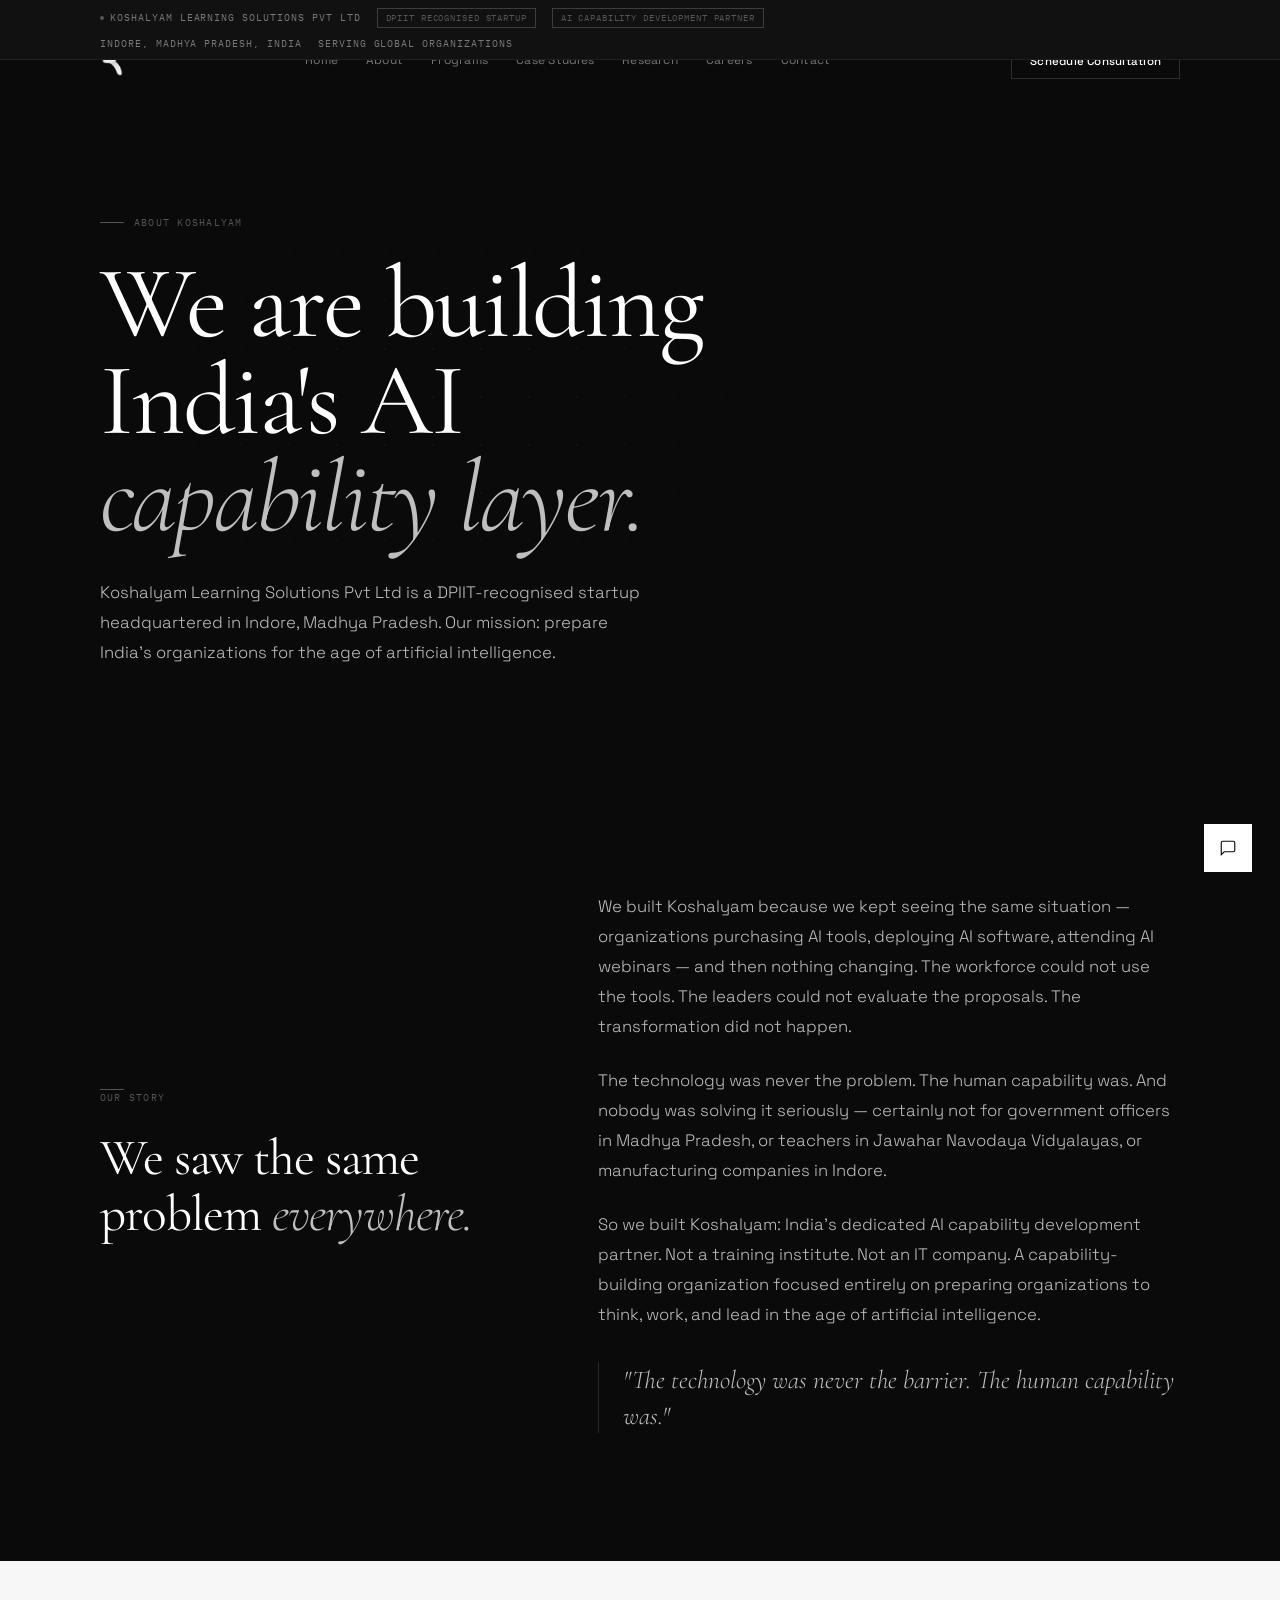
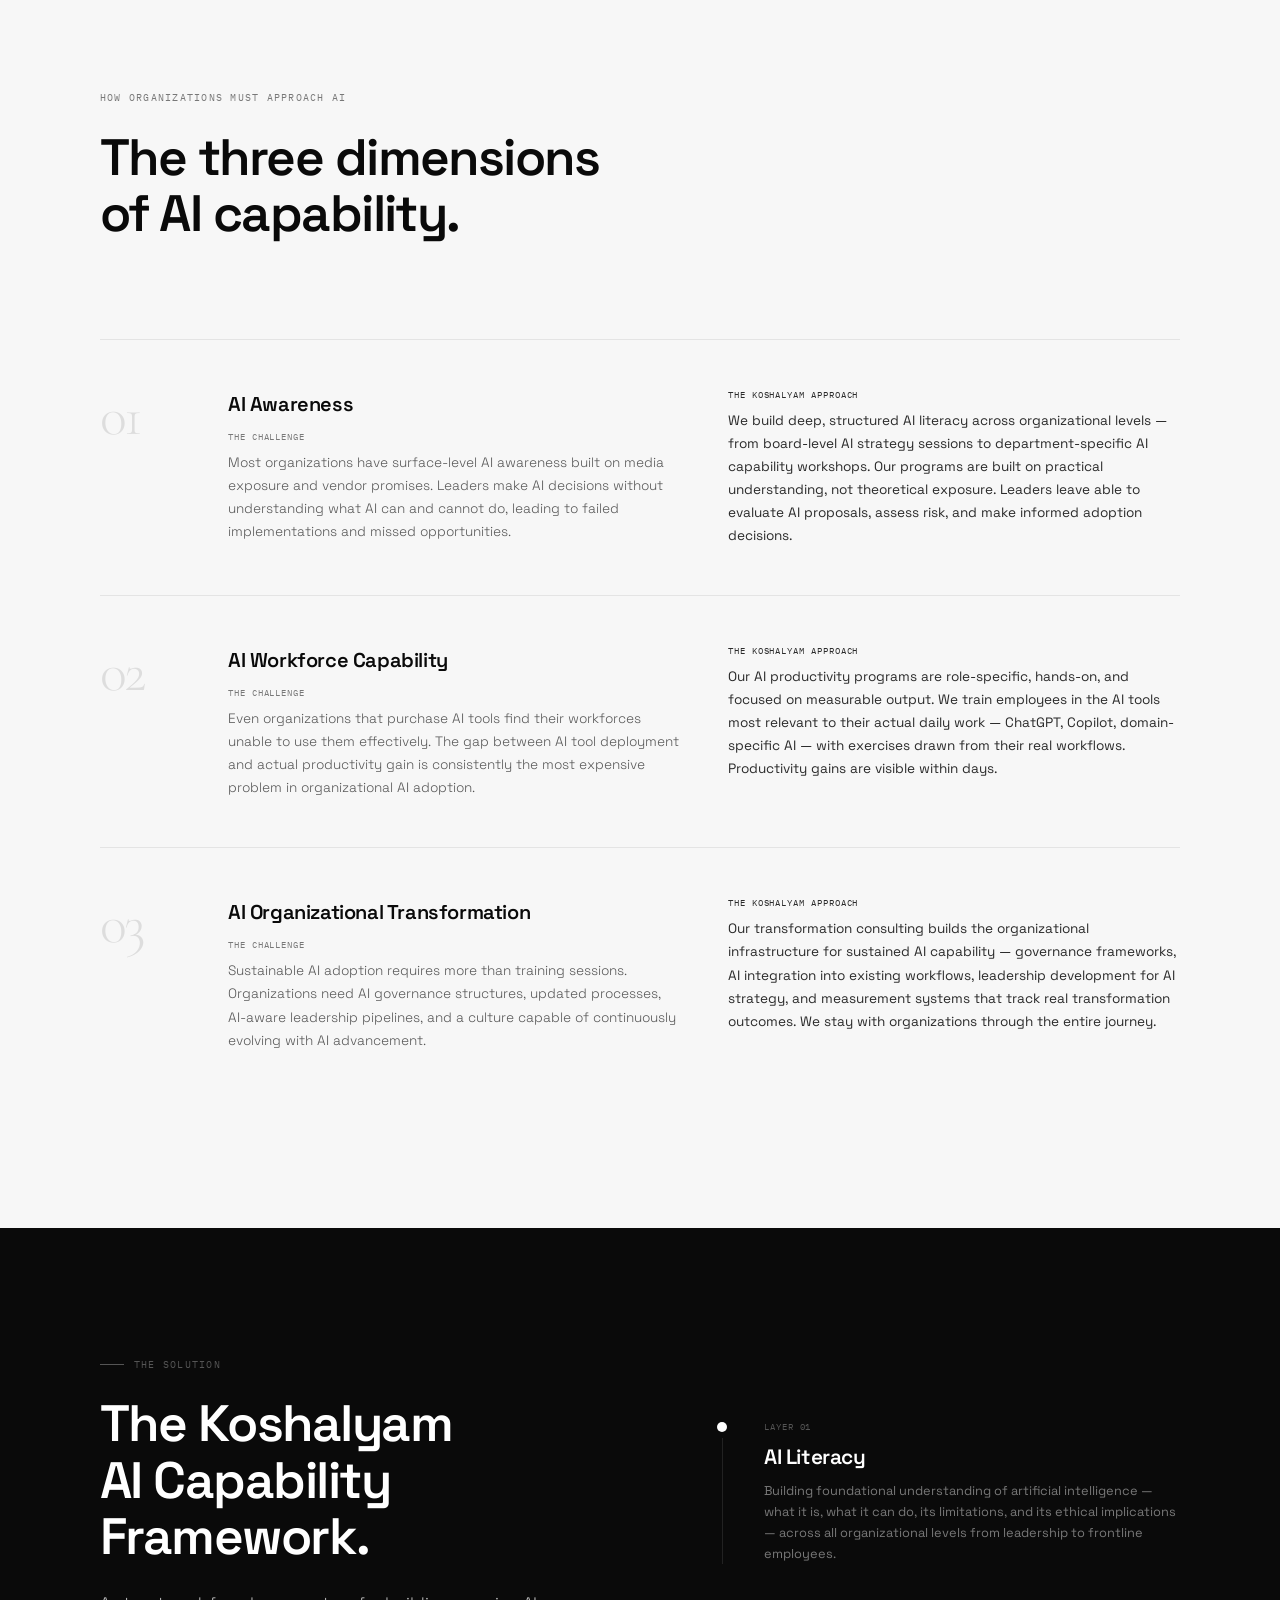
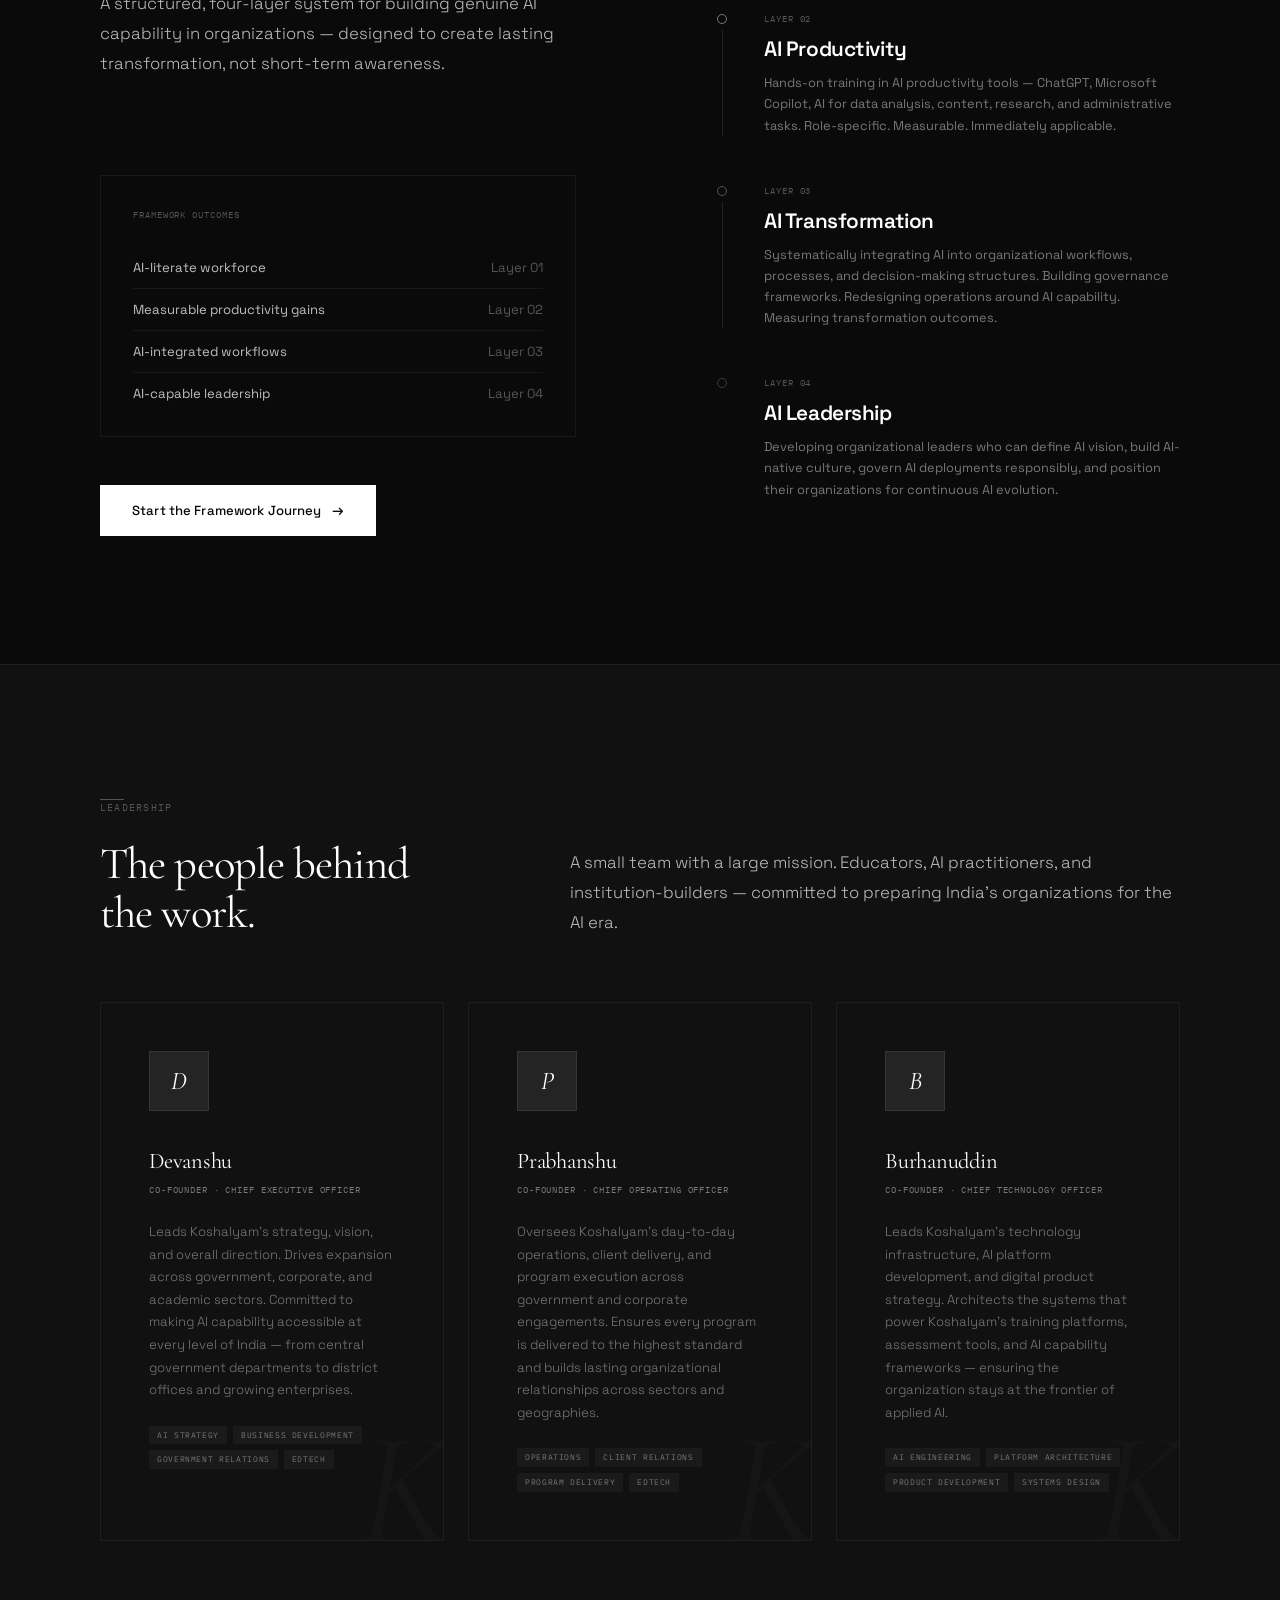
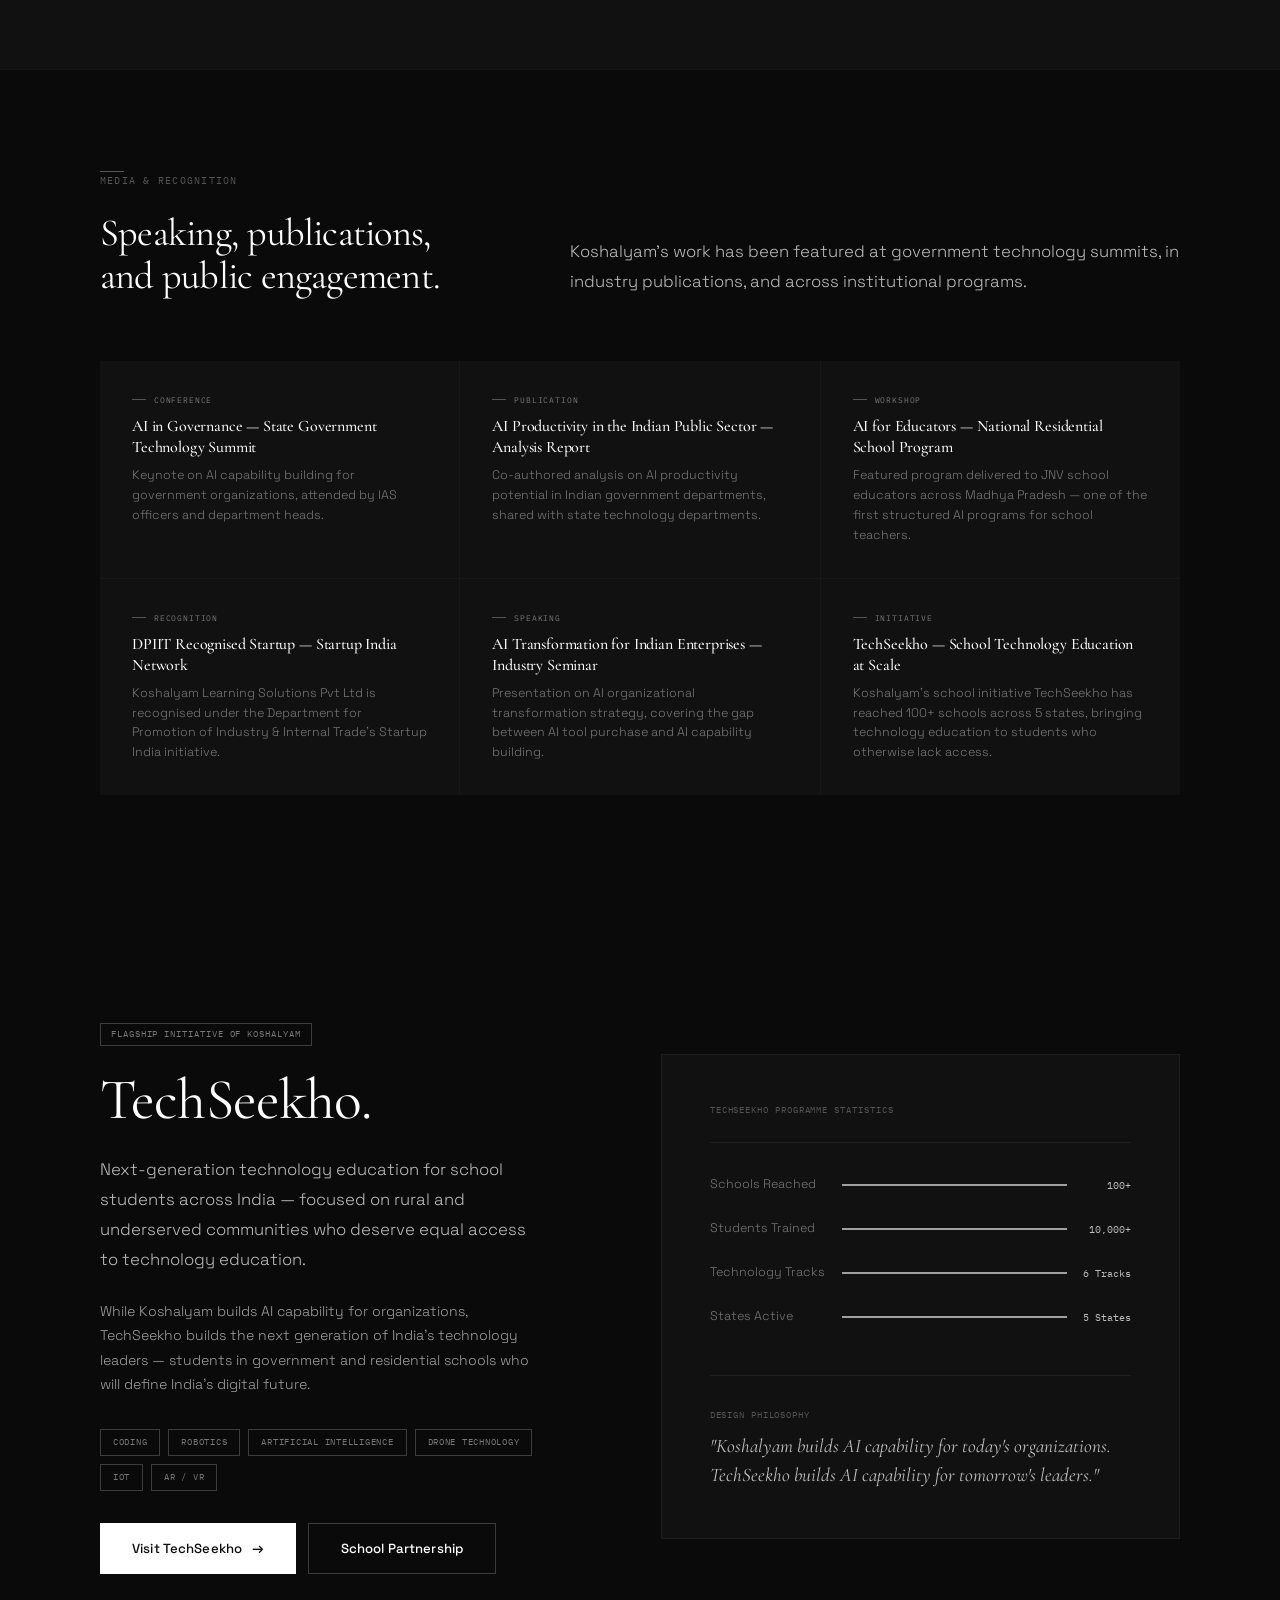
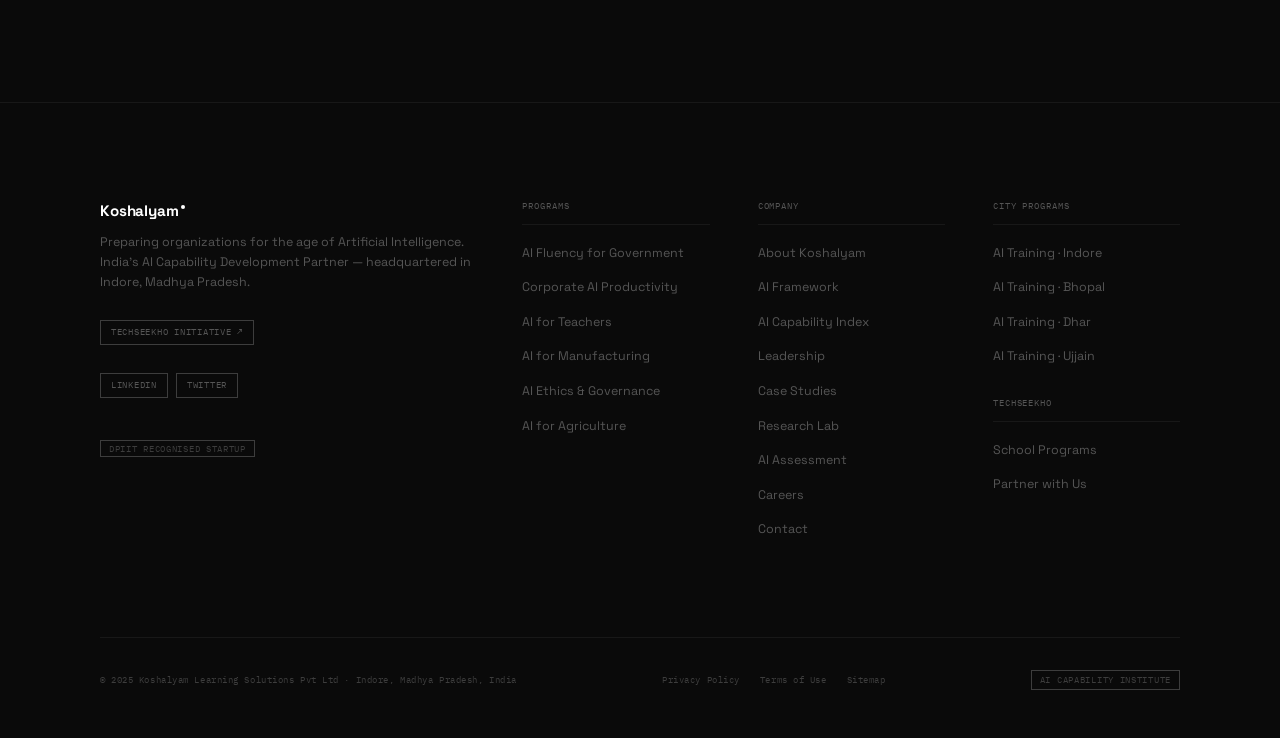
==== commit 7438f23b: "Remove surname" ====
--- a/about.html
+++ b/about.html
@@ -215,7 +215,7 @@
       </div>
       <div class="leader-card">
         <div class="leader-avatar"><span class="leader-avatar-t">B</span></div>
-        <div class="leader-name">Burhanuddin Jinwala</div>
+        <div class="leader-name">Burhanuddin</div>
         <div class="leader-role">Co-Founder · Chief Technology Officer</div>
         <p class="leader-bio">Leads Koshalyam's technology infrastructure, AI platform development, and digital product strategy. Architects the systems that power Koshalyam's training platforms, assessment tools, and AI capability frameworks — ensuring the organization stays at the frontier of applied AI.</p>
         <div class="leader-tags">
@@ -318,8 +318,8 @@
         <p class="footer-tagline">Preparing organizations for the age of Artificial Intelligence. India's AI Capability Development Partner — headquartered in Indore, Madhya Pradesh.</p>
         <a href="https://techseekho.com" target="_blank" rel="noopener" class="footer-ts-link">TechSeekho Initiative ↗</a>
         <div style="display:flex;gap:8px;flex-wrap:wrap;margin-top:12px">
-          <a href="#" class="footer-ts-link">LinkedIn</a>
-          <a href="#" class="footer-ts-link">Twitter</a>
+          <a href="https://www.linkedin.com/company/koshalyam" class="footer-ts-link">LinkedIn</a>
+          <a href="https://x.com/Koshalyam_" class="footer-ts-link">Twitter</a>
         </div>
         <div style="margin-top:20px"><span class="footer-dpiit">DPIIT Recognised Startup</span></div>
       </div>
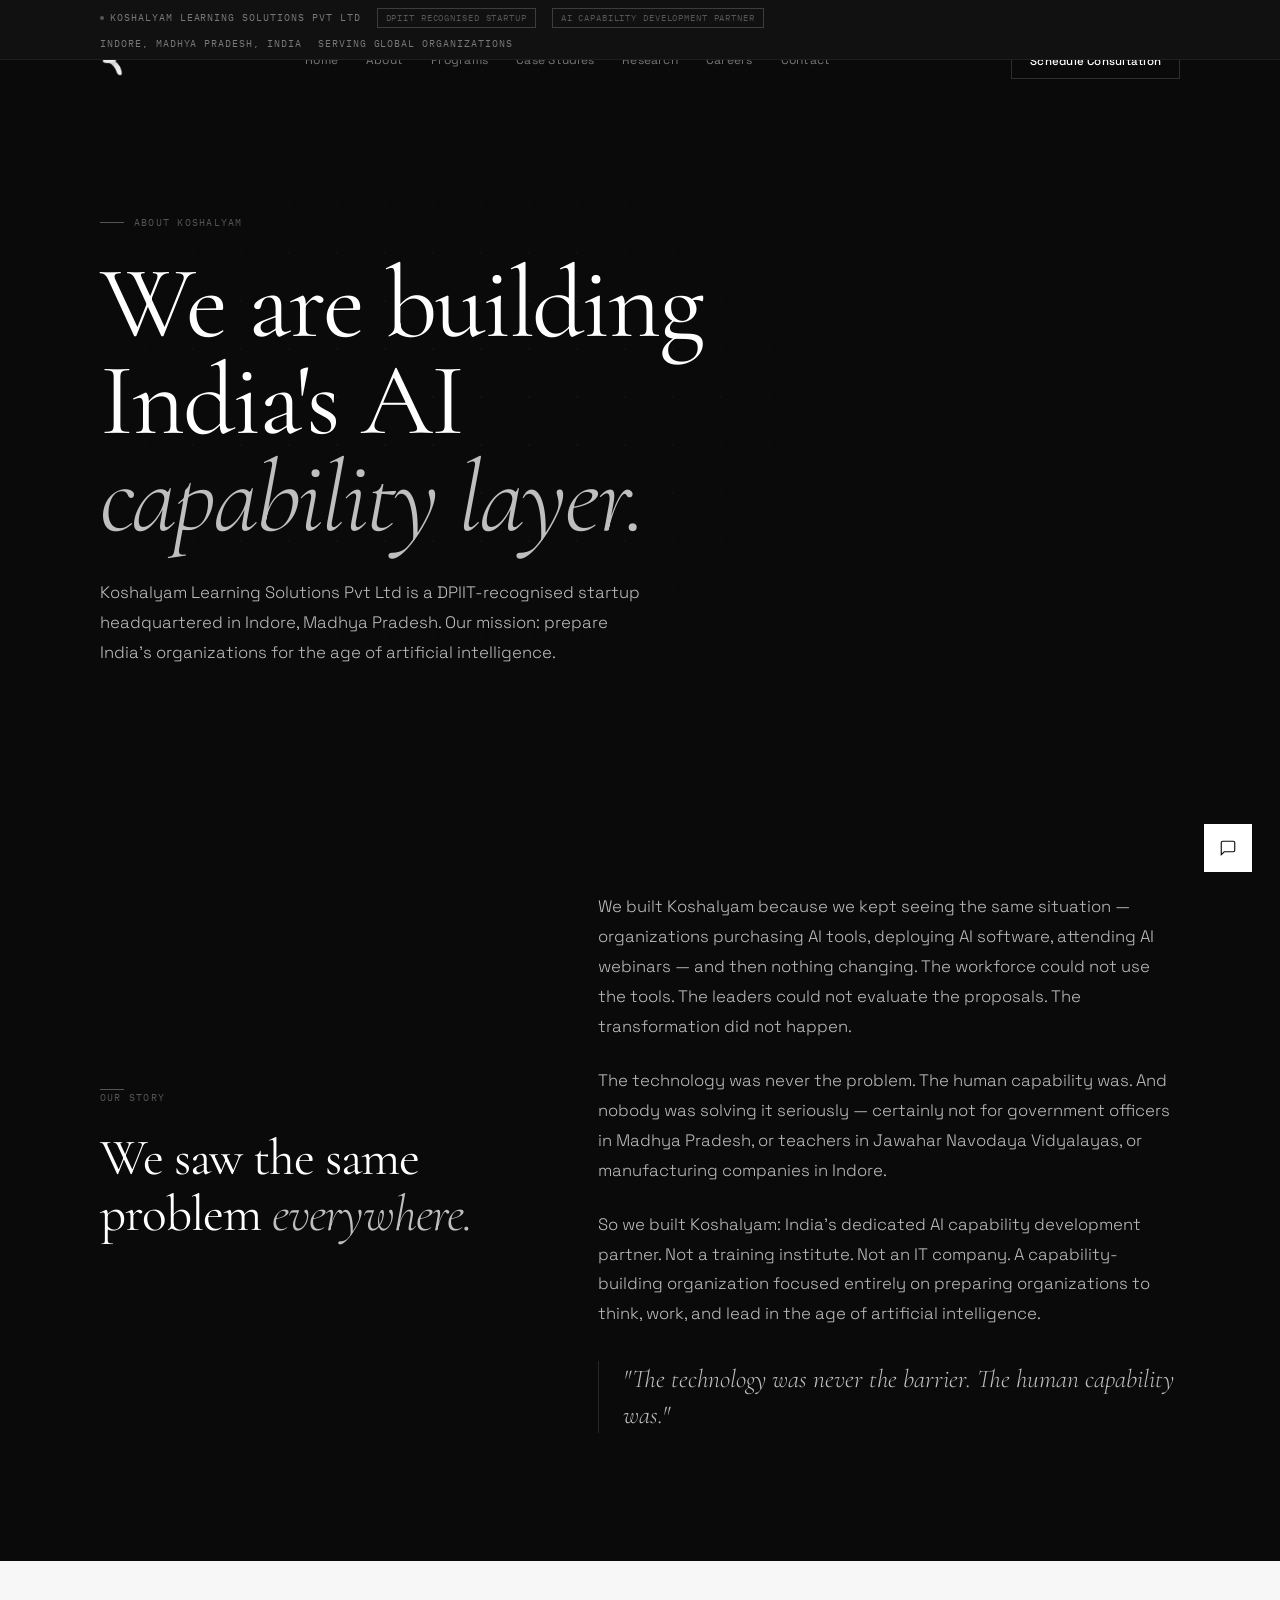
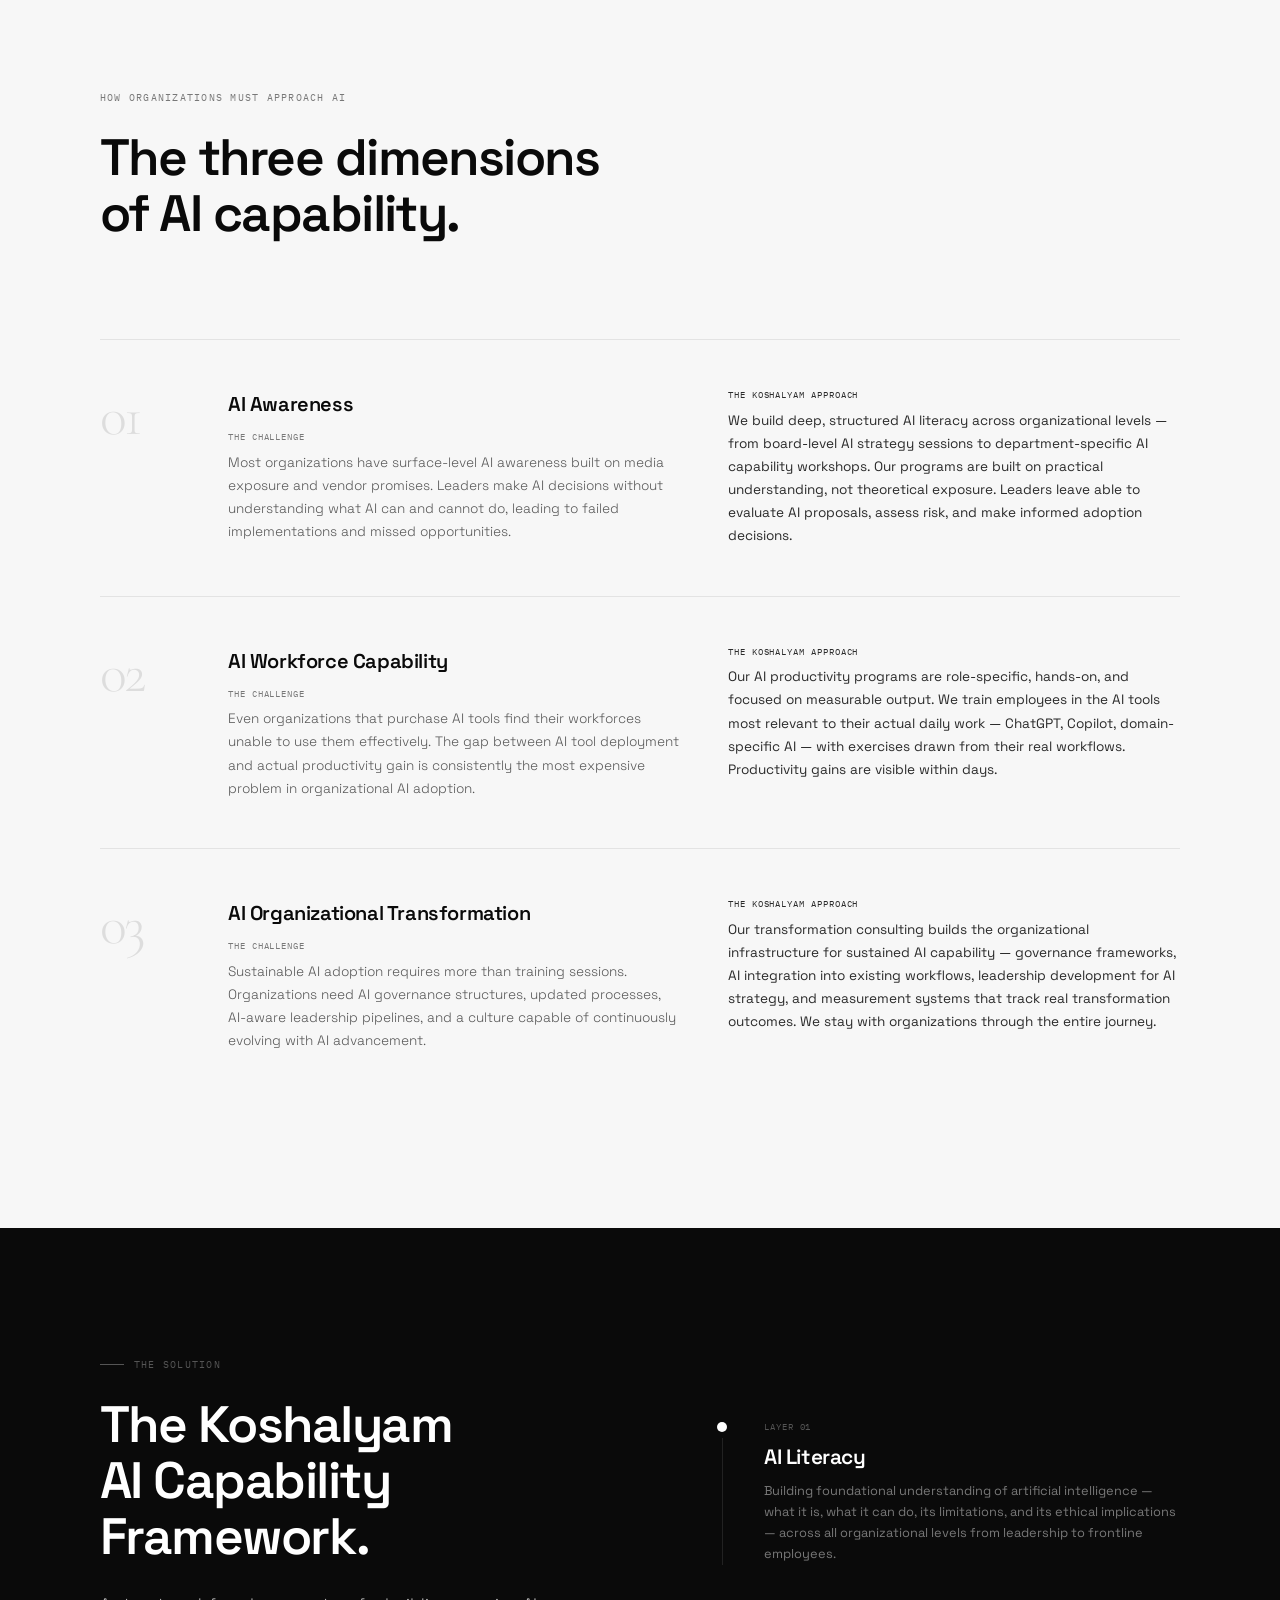
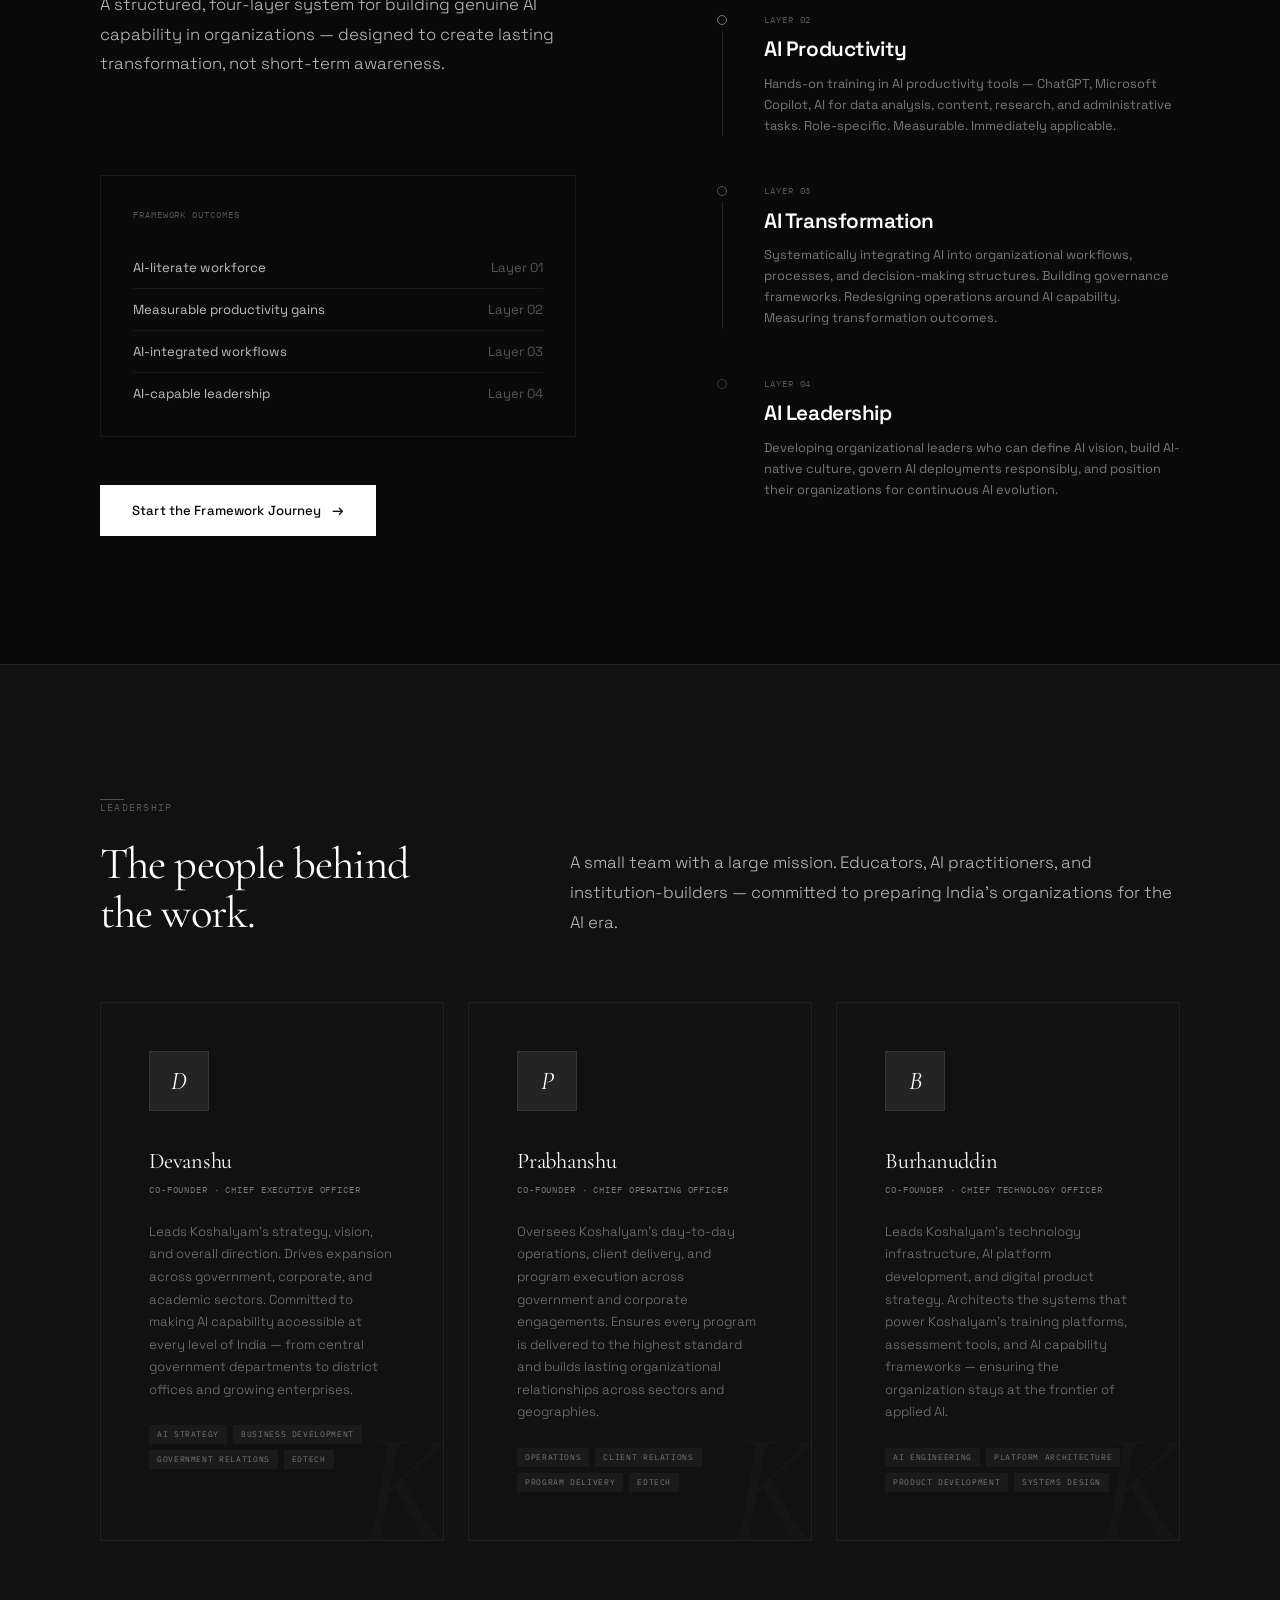
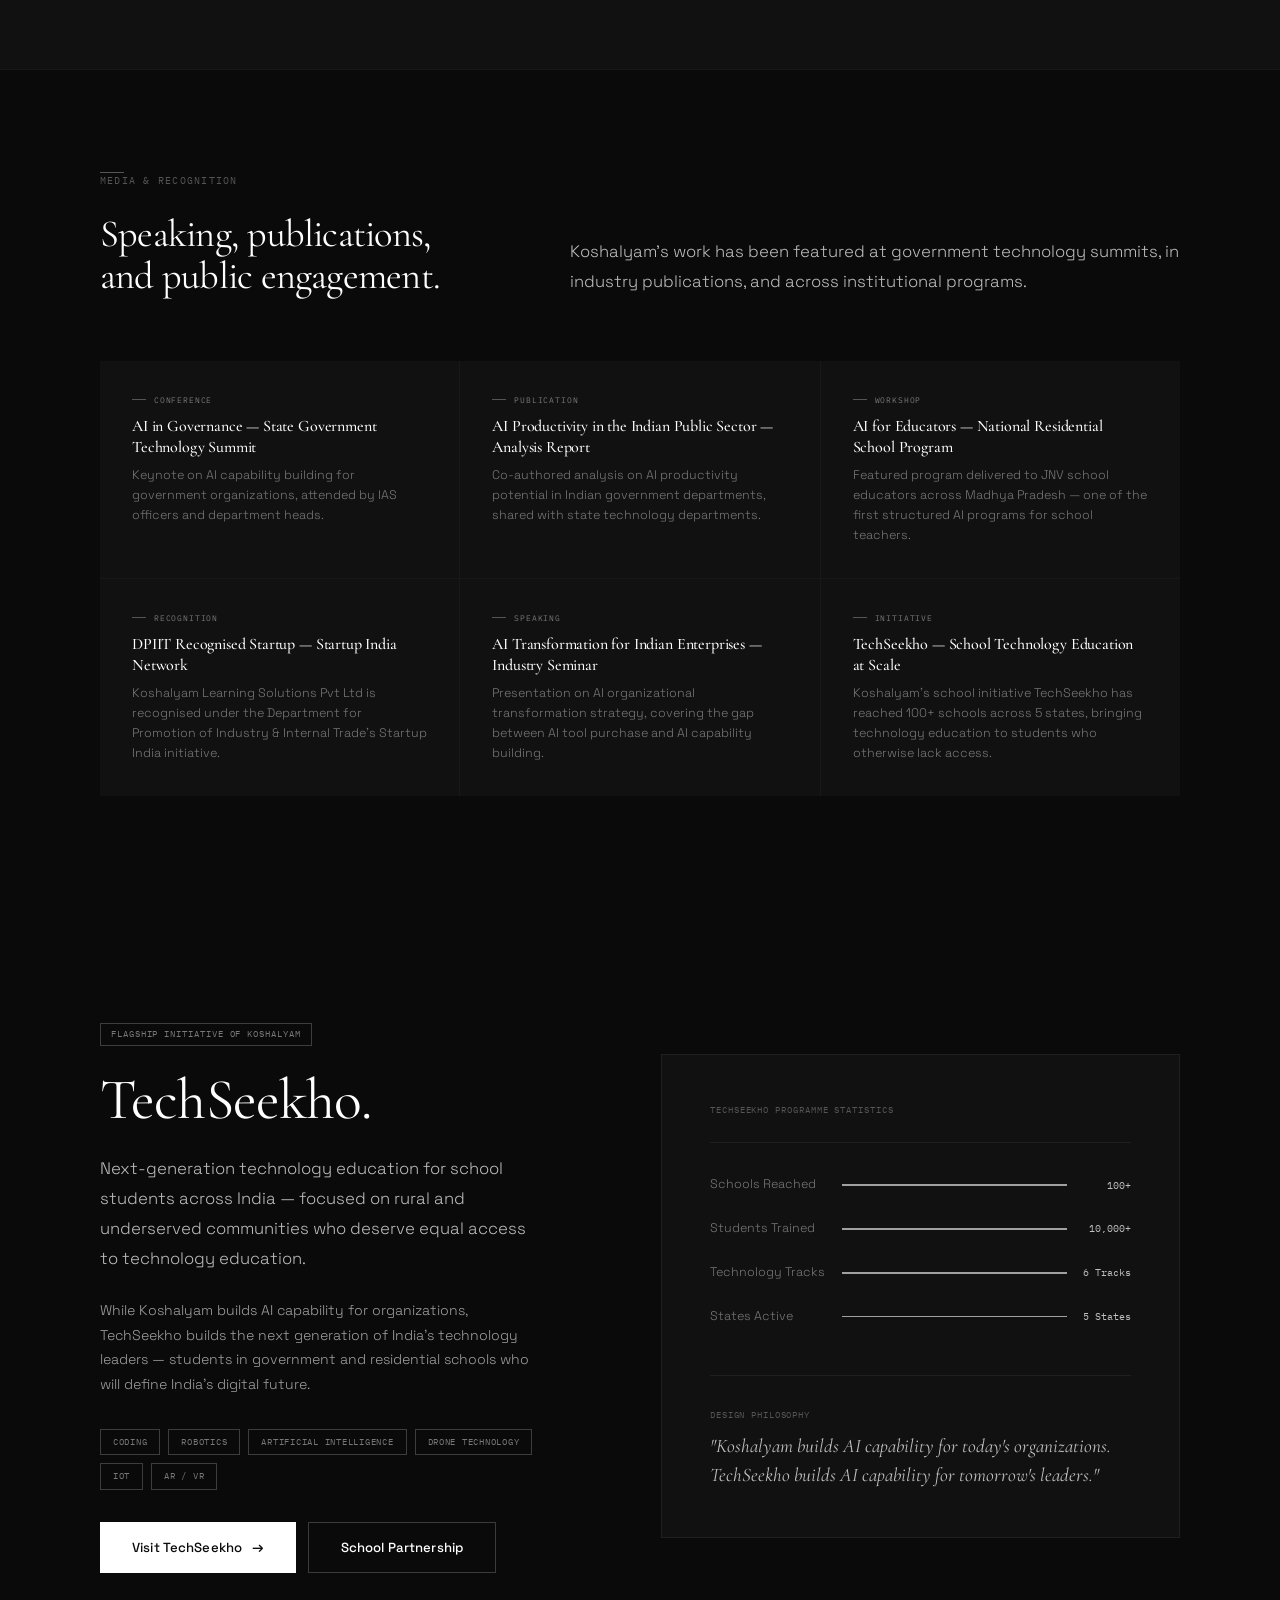
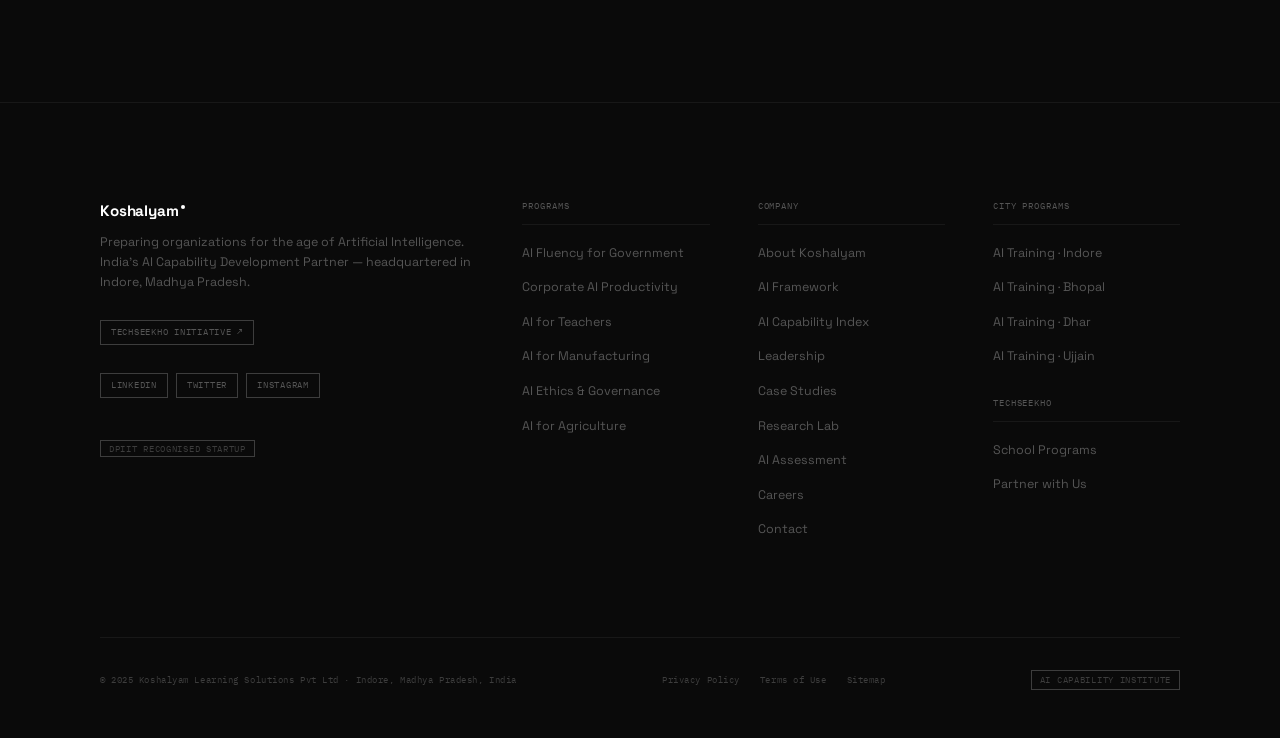
==== commit 29765c68: "Fix contact links and minor UI" ====
--- a/about.html
+++ b/about.html
@@ -139,7 +139,7 @@
           <div class="fw-outcome-item"><span class="fw-outcome-k">AI-capable leadership</span><span class="fw-outcome-v">Layer 04</span></div>
         </div>
         <div style="margin-top:var(--s5)">
-          <a href="#contact" class="btn btn-k">Start the Framework Journey <span class="btn-arr">→</span></a>
+          <a href="contact.html" class="btn btn-k">Start the Framework Journey <span class="btn-arr">→</span></a>
         </div>
       </div>
       <div class="fw-steps r r-d2">
@@ -289,7 +289,7 @@
         </div>
         <div style="display:flex;gap:12px;flex-wrap:wrap;margin-top:var(--s4)">
           <a href="https://techseekho.com" target="_blank" rel="noopener" class="btn btn-k">Visit TechSeekho <span class="btn-arr">→</span></a>
-          <a href="#contact" class="btn btn-ghost">School Partnership</a>
+          <a href="contact.html" class="btn btn-ghost">School Partnership</a>
         </div>
       </div>
       <div class="ts-panel r r-d2">
@@ -320,6 +320,7 @@
         <div style="display:flex;gap:8px;flex-wrap:wrap;margin-top:12px">
           <a href="https://www.linkedin.com/company/koshalyam" class="footer-ts-link">LinkedIn</a>
           <a href="https://x.com/Koshalyam_" class="footer-ts-link">Twitter</a>
+          <a href="https://www.instagram.com/koshalyam.ai/" target="_blank" rel="noopener" class="footer-ts-link">Instagram</a>
         </div>
         <div style="margin-top:20px"><span class="footer-dpiit">DPIIT Recognised Startup</span></div>
       </div>
--- a/style.css
+++ b/style.css
@@ -91,7 +91,7 @@
 .div-line.light{background:rgba(0,0,0,0.08)}
 
 /* ── SCROLL REVEAL ── */
-.r{opacity:0;transform:translateY(18px);transition:opacity .75s cubic-bezier(.4,0,.2,1),transform .75s cubic-bezier(.4,0,.2,1)}
+.r{opacity:0;transform:translateY(18px);transition:opacity .75s cubic-bezier(.4,0,.2,1),transform .75s cubic-bezier(.4,0,.2,1);will-change:transform,opacity}
 .r.in{opacity:1;transform:none}
 .r-d1{transition-delay:.1s}.r-d2{transition-delay:.2s}.r-d3{transition-delay:.3s}.r-d4{transition-delay:.4s}
 
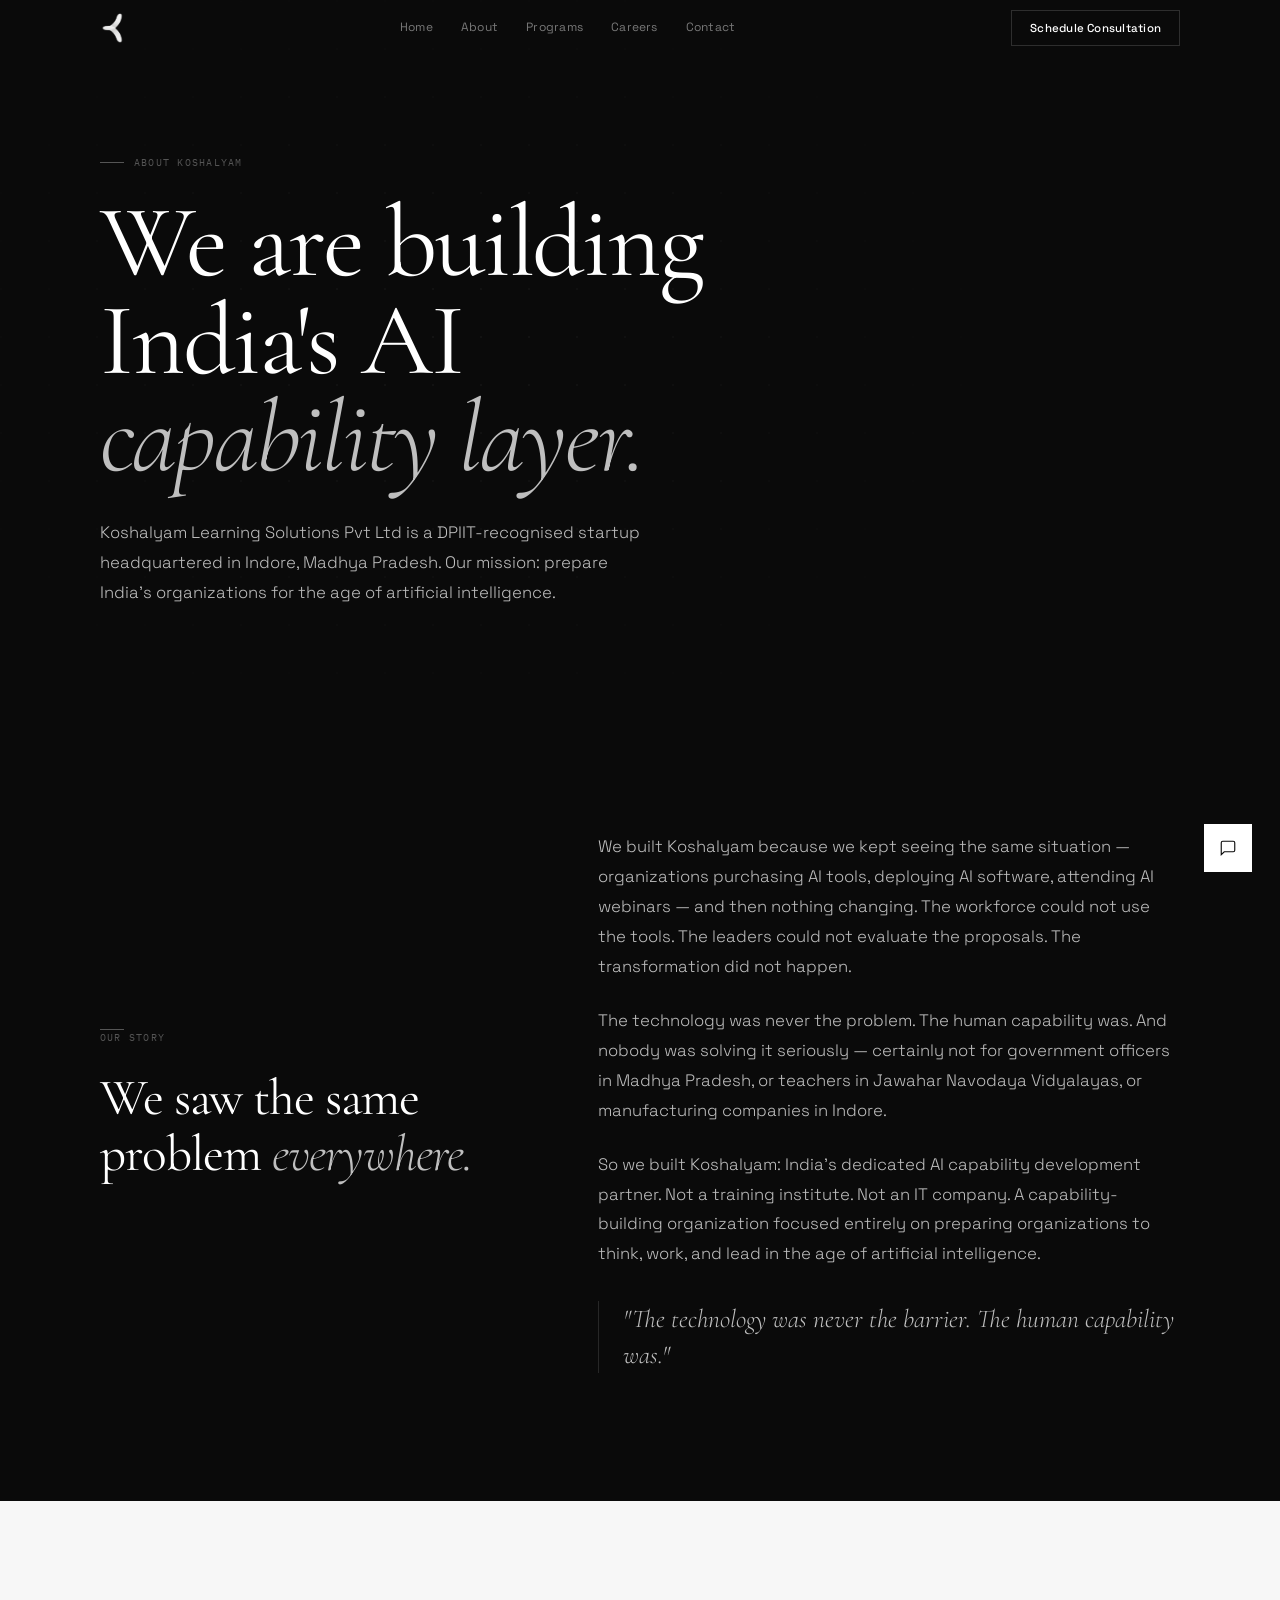
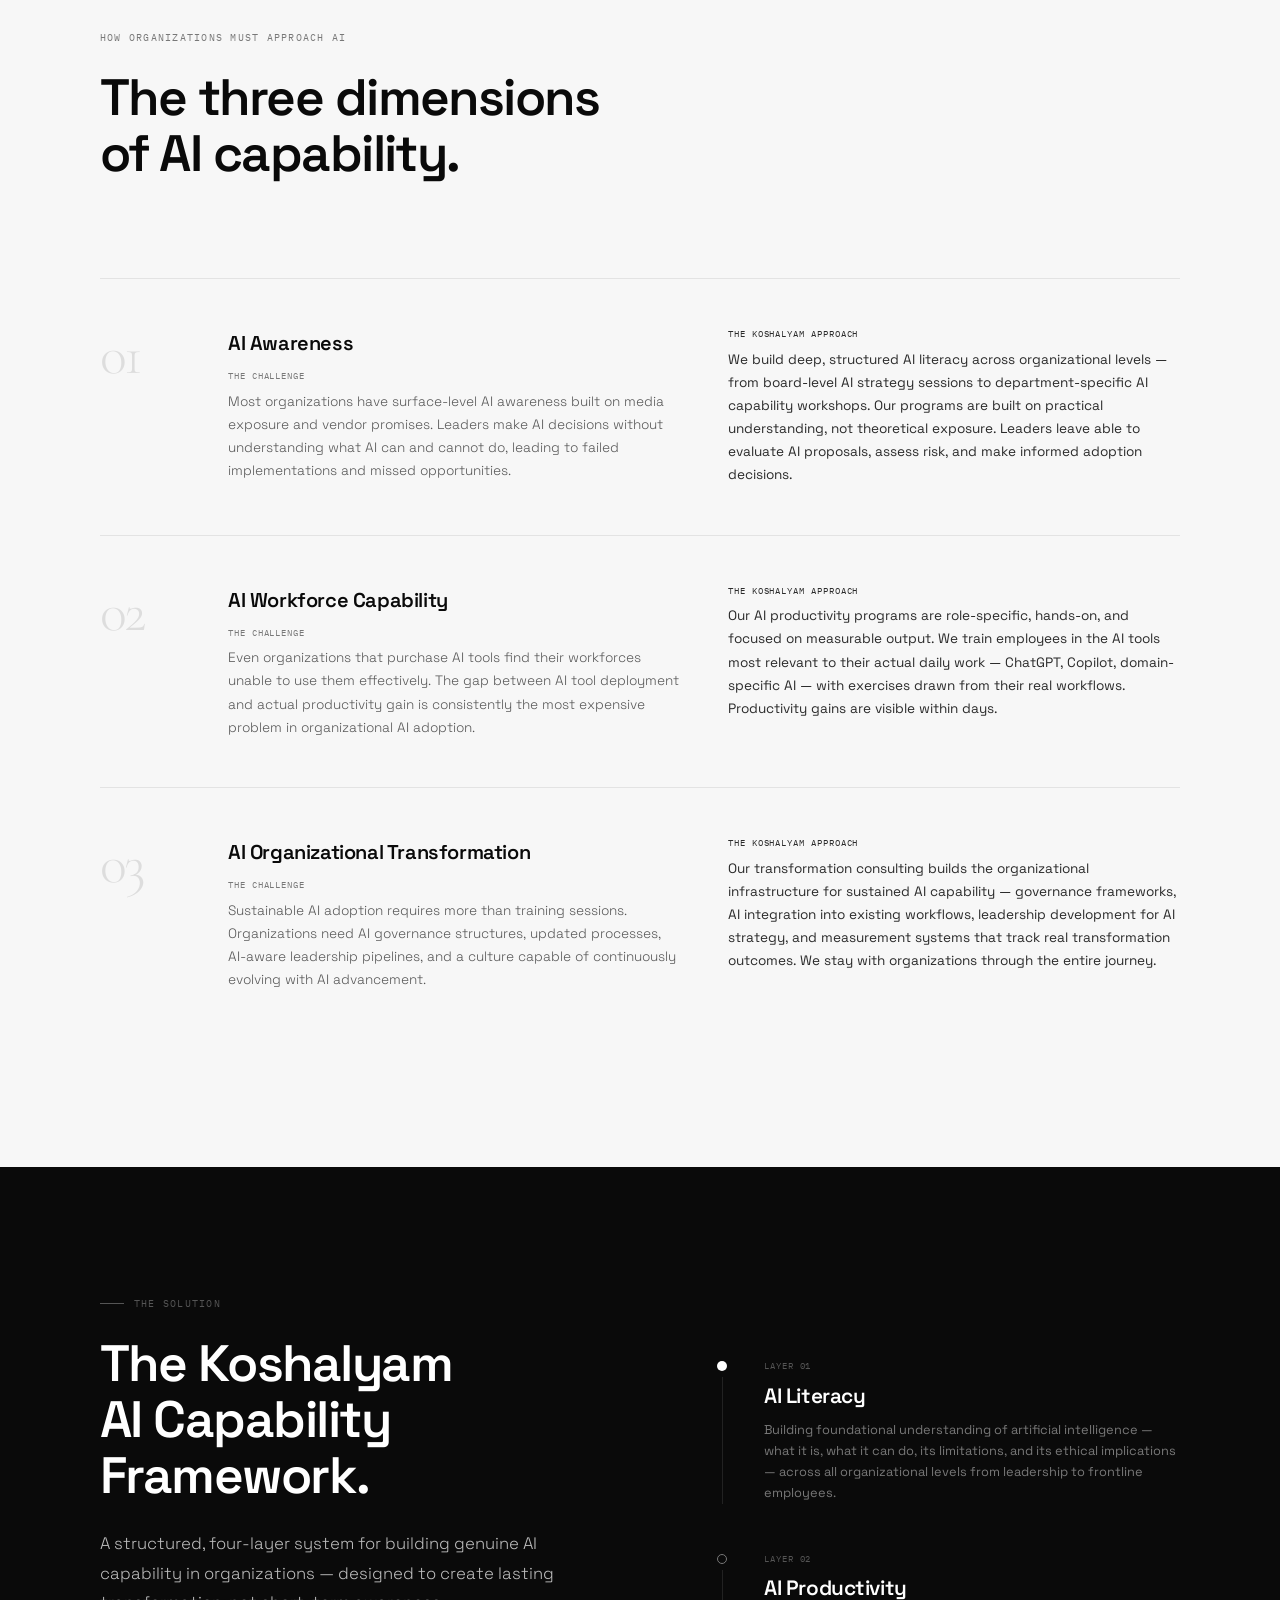
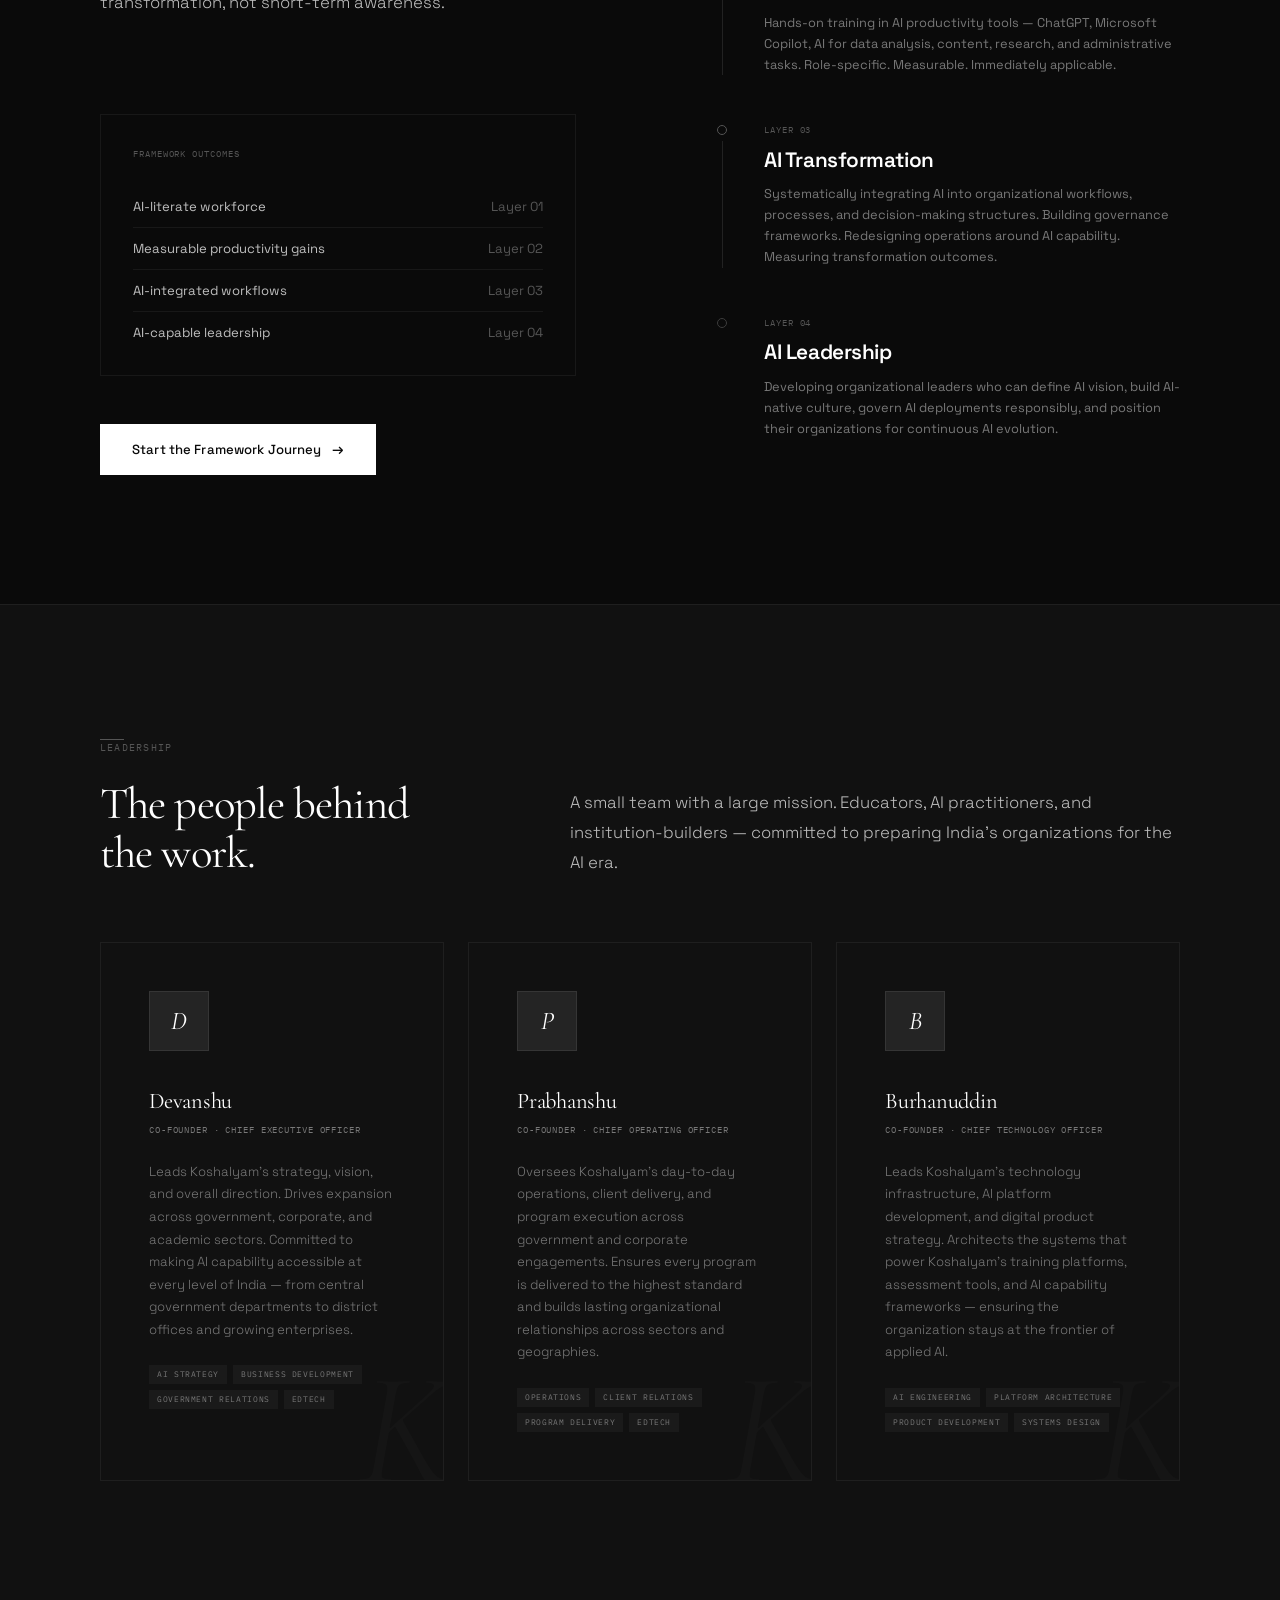
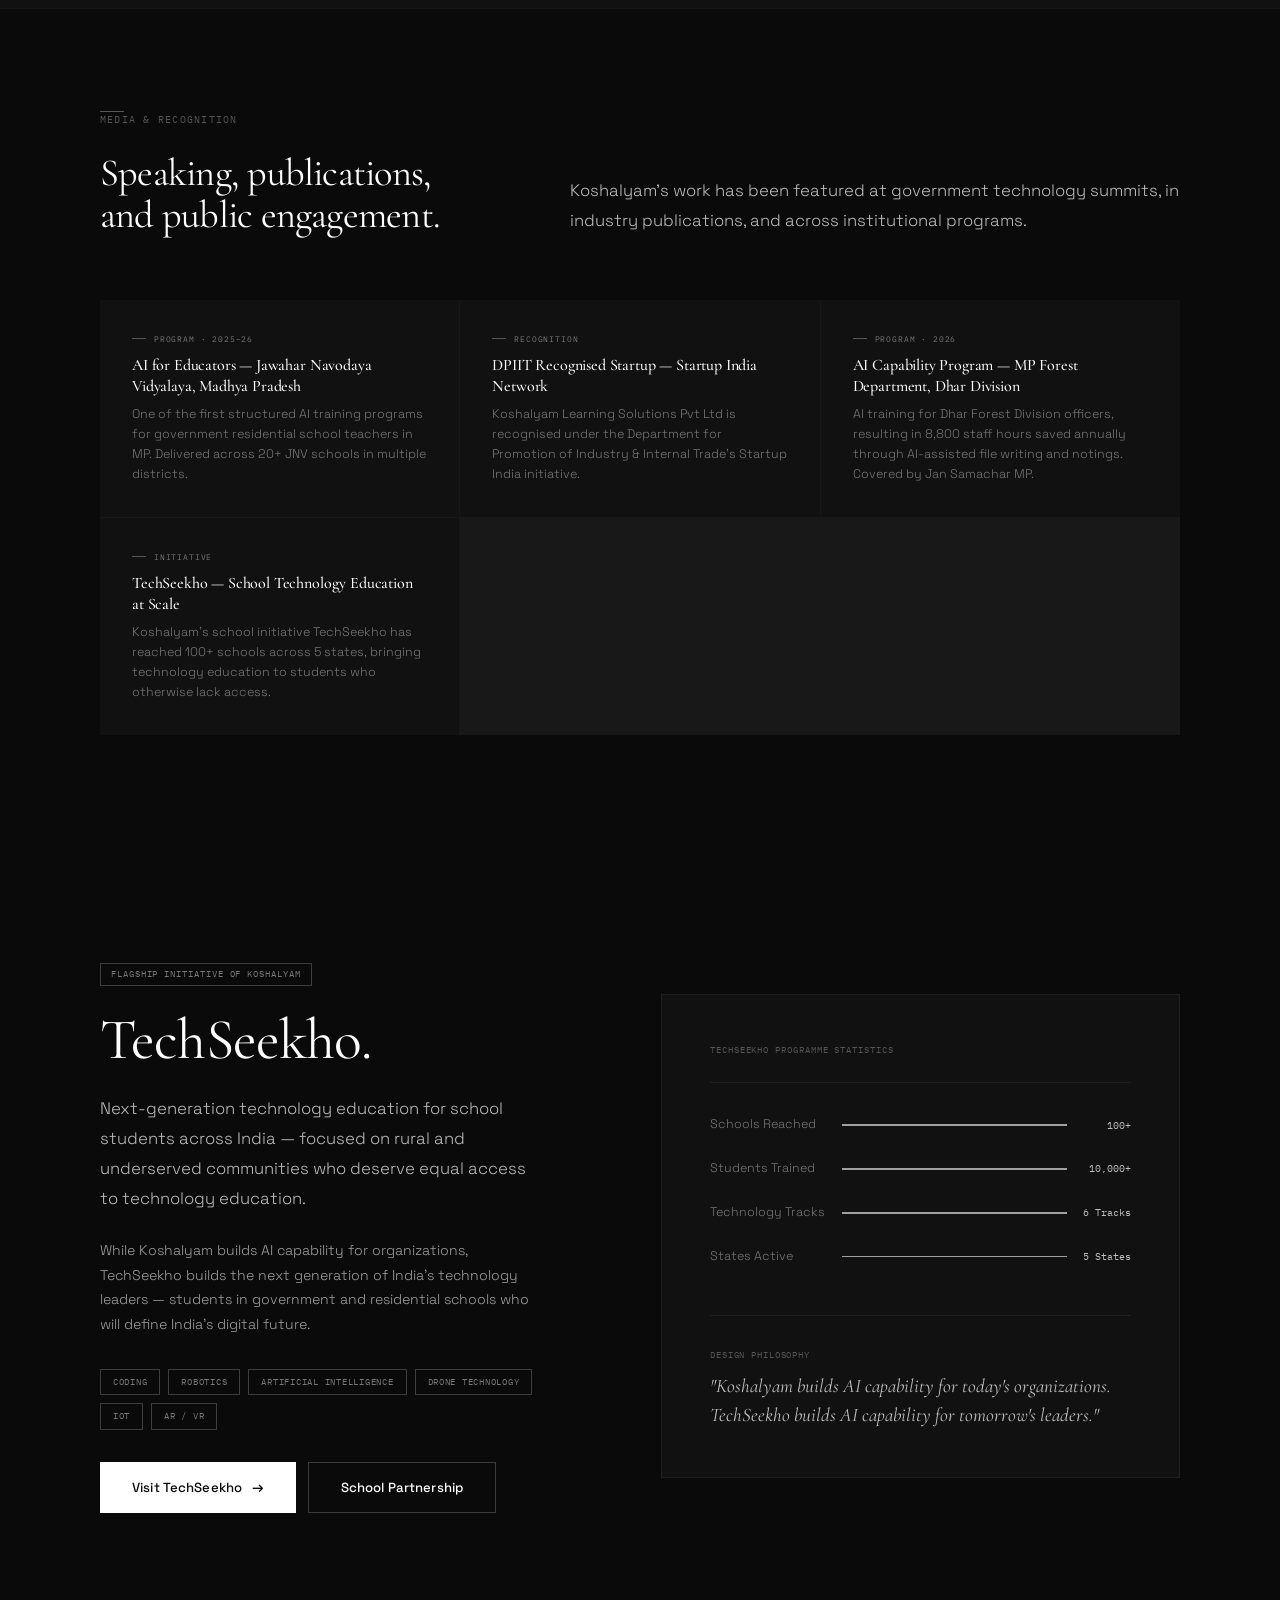
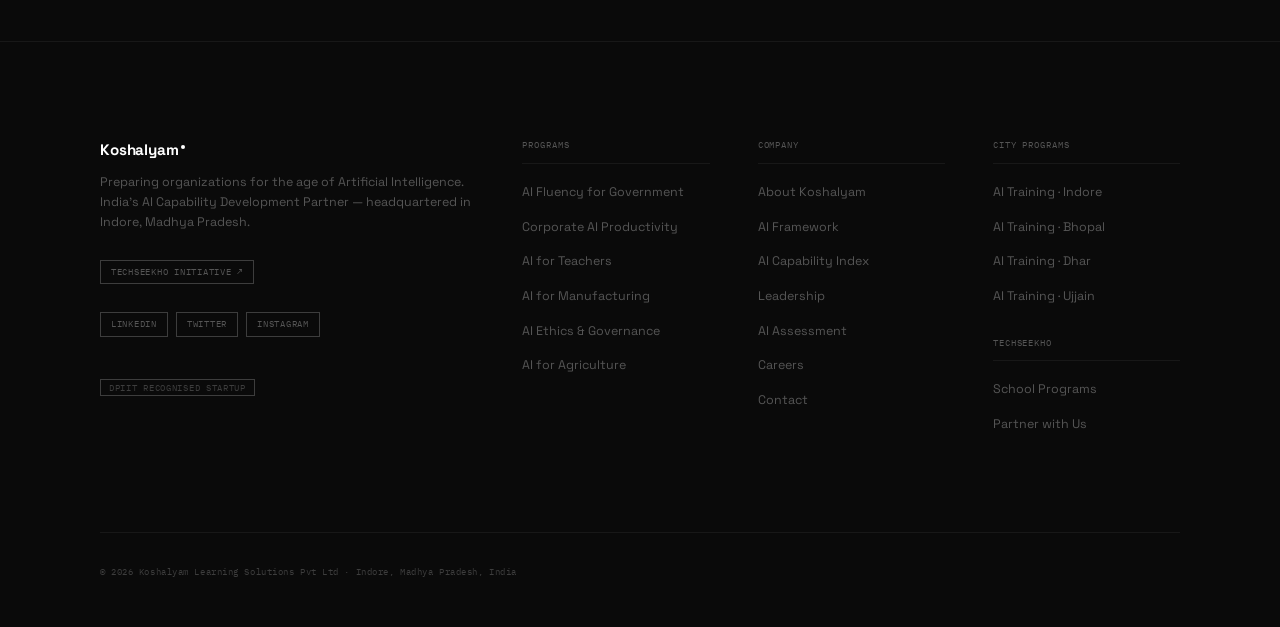
==== commit 559b3aed: "Testimonials, clean up, and career page" ====
--- a/about.html
+++ b/about.html
@@ -3,7 +3,7 @@
 <head>
 <meta charset="UTF-8"/>
 <meta name="viewport" content="width=device-width,initial-scale=1.0"/>
-<title>About Koshalyam — India's AI Capability Institute</title>
+<title>About Koshalyam — India's AI Capability Development Partner</title>
 <meta name="description" content="About Koshalyam Learning Solutions — founders, mission, framework, leadership, and the story behind India's AI capability development partner."/>
 <meta name="robots" content="index, follow"/>
 <link rel="preconnect" href="https://fonts.googleapis.com"/>
@@ -18,23 +18,6 @@
 <div id="cur"></div>
 <div id="cur-ring"></div>
 
-<!-- ═══ AUTHORITY BANNER ═══ -->
-<div id="auth-banner">
-  <div class="wrap">
-    <div class="auth-inner">
-      <div style="display:flex;align-items:center;gap:16px;flex-wrap:wrap">
-        <span class="auth-pill"><span class="auth-dot"></span>Koshalyam Learning Solutions Pvt Ltd</span>
-        <span class="auth-tag">DPIIT Recognised Startup</span>
-        <span class="auth-tag">AI Capability Development Partner</span>
-      </div>
-      <div class="auth-right">
-        <span class="auth-pill">Indore, Madhya Pradesh, India</span>
-        <span class="auth-pill">Serving Global Organizations</span>
-      </div>
-    </div>
-  </div>
-</div>
-
 <!-- ═══ NAVIGATION ═══ -->
 <nav id="nav">
   <div class="wrap">
@@ -42,7 +25,7 @@
       <a href="index.html" class="nav-logo-wrap">
         <img src="logo-white.png" alt="Koshalyam" class="nav-logo-img">
       </a>
-      <div class="nav-center"><a href="index.html" class="nav-a">Home</a><a href="about.html" class="nav-a active">About</a><a href="programs.html" class="nav-a">Programs</a><a href="case-studies.html" class="nav-a">Case Studies</a><a href="research.html" class="nav-a">Research</a><a href="careers.html" class="nav-a">Careers</a><a href="contact.html" class="nav-a">Contact</a></div>
+      <div class="nav-center"><a href="index.html" class="nav-a">Home</a><a href="about.html" class="nav-a active">About</a><a href="programs.html" class="nav-a">Programs</a><a href="careers.html" class="nav-a">Careers</a><a href="contact.html" class="nav-a">Contact</a></div>
       <div class="nav-right">
         <a href="contact.html" class="nav-cta">Schedule Consultation</a>
         <button class="ham" id="ham" aria-label="Menu"><span></span><span></span><span style="width:12px"></span></button>
@@ -51,7 +34,7 @@
   </div>
 </nav>
 
-<div class="mob" id="mob-m"><a href="index.html" class="mob-a">Home</a><a href="about.html" class="mob-a">About</a><a href="programs.html" class="mob-a">Programs</a><a href="case-studies.html" class="mob-a">Case Studies</a><a href="research.html" class="mob-a">Research</a><a href="careers.html" class="mob-a">Careers</a><a href="contact.html" class="mob-a">Contact</a></div>
+<div class="mob" id="mob-m"><a href="index.html" class="mob-a">Home</a><a href="about.html" class="mob-a">About</a><a href="programs.html" class="mob-a">Programs</a><a href="careers.html" class="mob-a">Careers</a><a href="contact.html" class="mob-a">Contact</a></div>
 
 
 <section class="page-hero">
@@ -238,20 +221,20 @@
       <p class="t-body-lg">Koshalyam's work has been featured at government technology summits, in industry publications, and across institutional programs.</p>
     </div>
     <div class="media-grid r">
-      <div class="media-card">
+      <!-- <div class="media-card">
         <div class="media-type">Conference</div>
         <div class="media-title">AI in Governance — State Government Technology Summit</div>
         <p class="media-detail">Keynote on AI capability building for government organizations, attended by IAS officers and department heads.</p>
-      </div>
-      <div class="media-card">
+      </div> -->
+      <!-- <div class="media-card">
         <div class="media-type">Publication</div>
         <div class="media-title">AI Productivity in the Indian Public Sector — Analysis Report</div>
         <p class="media-detail">Co-authored analysis on AI productivity potential in Indian government departments, shared with state technology departments.</p>
-      </div>
+      </div> -->
       <div class="media-card">
-        <div class="media-type">Workshop</div>
-        <div class="media-title">AI for Educators — National Residential School Program</div>
-        <p class="media-detail">Featured program delivered to JNV school educators across Madhya Pradesh — one of the first structured AI programs for school teachers.</p>
+        <div class="media-type">Program · 2025–26</div>
+        <div class="media-title">AI for Educators — Jawahar Navodaya Vidyalaya, Madhya Pradesh</div>
+        <p class="media-detail">One of the first structured AI training programs for government residential school teachers in MP. Delivered across 20+ JNV schools in multiple districts.</p>
       </div>
       <div class="media-card">
         <div class="media-type">Recognition</div>
@@ -259,10 +242,15 @@
         <p class="media-detail">Koshalyam Learning Solutions Pvt Ltd is recognised under the Department for Promotion of Industry &amp; Internal Trade's Startup India initiative.</p>
       </div>
       <div class="media-card">
+        <div class="media-type">Program · 2026</div>
+        <div class="media-title">AI Capability Program — MP Forest Department, Dhar Division</div>
+        <p class="media-detail">AI training for Dhar Forest Division officers, resulting in 8,800 staff hours saved annually through AI-assisted file writing and notings. Covered by Jan Samachar MP.</p>
+      </div>
+      <!-- <div class="media-card">
         <div class="media-type">Speaking</div>
         <div class="media-title">AI Transformation for Indian Enterprises — Industry Seminar</div>
         <p class="media-detail">Presentation on AI organizational transformation strategy, covering the gap between AI tool purchase and AI capability building.</p>
-      </div>
+      </div> -->
       <div class="media-card">
         <div class="media-type">Initiative</div>
         <div class="media-title">TechSeekho — School Technology Education at Scale</div>
@@ -342,8 +330,8 @@
           <li><a href="about.html#framework">AI Framework</a></li>
           <li><a href="ai-index.html">AI Capability Index</a></li>
           <li><a href="about.html#leadership">Leadership</a></li>
-          <li><a href="case-studies.html">Case Studies</a></li>
-          <li><a href="research.html">Research Lab</a></li>
+          <!-- <li><a href="case-studies.html">Case Studies</a></li> -->
+          <!-- <li><a href="research.html">Research Lab</a></li> -->
           <li><a href="ai-assessment.html">AI Assessment</a></li>
           <li><a href="careers.html">Careers</a></li>
           <li><a href="contact.html">Contact</a></li>
@@ -367,13 +355,13 @@
       </div>
     </div>
     <div class="footer-bottom">
-      <div class="footer-copy">© 2025 Koshalyam Learning Solutions Pvt Ltd · Indore, Madhya Pradesh, India</div>
+      <div class="footer-copy">© 2026 Koshalyam Learning Solutions Pvt Ltd · Indore, Madhya Pradesh, India</div>
       <div class="footer-legal">
-        <a href="#">Privacy Policy</a>
-        <a href="#">Terms of Use</a>
-        <a href="#">Sitemap</a>
-      </div>
-      <span class="footer-dpiit">AI Capability Institute</span>
+        <!-- <a href="#">Privacy Policy</a> -->
+        <!-- <a href="#">Terms of Use</a> -->
+        <!-- <a href="#">Sitemap</a> -->
+      </div>
+      
     </div>
   </div>
 </footer>
--- a/style.css
+++ b/style.css
@@ -96,20 +96,10 @@
 .r-d1{transition-delay:.1s}.r-d2{transition-delay:.2s}.r-d3{transition-delay:.3s}.r-d4{transition-delay:.4s}
 
 /* ════════════════════════════════════
-   § AUTHORITY BANNER
-════════════════════════════════════ */
-#auth-banner{background:var(--ink-2);border-bottom:var(--b1);padding:8px 0;position:relative;z-index:101}
-.auth-inner{display:flex;align-items:center;justify-content:space-between;flex-wrap:wrap;gap:8px}
-.auth-pill{display:inline-flex;align-items:center;gap:6px;font-family:var(--mono);font-size:.6rem;letter-spacing:.1em;text-transform:uppercase;color:var(--grey-4)}
-.auth-dot{width:4px;height:4px;border-radius:50%;background:var(--grey-5);flex-shrink:0}
-.auth-tag{padding:2px 8px;border:0.5px solid var(--grey-6);font-family:var(--mono);font-size:.55rem;letter-spacing:.1em;text-transform:uppercase;color:var(--grey-5)}
-.auth-right{display:flex;align-items:center;gap:16px;flex-wrap:wrap}
-
-/* ════════════════════════════════════
    § NAVIGATION
 ════════════════════════════════════ */
-#nav{position:fixed;top:33px;left:0;right:0;z-index:100;transition:background .35s,border .35s,top .35s}
-#nav.scrolled{top:0;background:rgba(10,10,10,0.92);backdrop-filter:blur(20px);-webkit-backdrop-filter:blur(20px);border-bottom:var(--b1)}
+#nav{position:fixed;top:0;left:0;right:0;z-index:100;transition:background .35s,border .35s}
+#nav.scrolled{background:rgba(10,10,10,0.92);backdrop-filter:blur(20px);-webkit-backdrop-filter:blur(20px);border-bottom:var(--b1)}
 .nav-wrap{display:flex;align-items:center;justify-content:space-between;height:56px}
 .nav-logo-wrap{text-decoration:none;display:flex;align-items:center;gap:10px}
 .nav-logo-img{height:30px;width:auto;object-fit:contain;flex-shrink:0}
@@ -379,6 +369,51 @@
 .case-summary{font-family:var(--sg);font-size:.8rem;color:var(--grey-4);line-height:1.65;max-width:400px}
 .case-arr{font-size:.9rem;color:var(--grey-5);transition:all .25s;text-align:right}
 @media(max-width:700px){.case-arr{display:none}}
+
+/* ════════════════════════════════════
+   § PROOF / IMPACT
+════════════════════════════════════ */
+.proof-quotes{display:grid;grid-template-columns:1fr 1fr;gap:0;margin-top:var(--s7);border-top:var(--b1)}
+@media(max-width:768px){.proof-quotes{grid-template-columns:1fr}}
+.proof-quote{padding:var(--s6) var(--s5);border-right:var(--b1);position:relative;overflow:hidden}
+.proof-quote:last-child{border-right:none}
+@media(max-width:768px){.proof-quote{padding:var(--s5) 0;border-right:none;border-bottom:var(--b1)}}
+.proof-quote::before{content:'\201C';font-family:var(--cg);font-size:13rem;line-height:0.65;color:rgba(255,255,255,0.04);position:absolute;top:var(--s3);left:var(--s4);pointer-events:none;user-select:none}
+.proof-q-text{font-family:var(--cg);font-size:clamp(1.2rem,1.6vw,1.5rem);font-style:italic;font-weight:300;line-height:1.6;color:var(--grey-1);margin-bottom:var(--s5);position:relative;z-index:1}
+.proof-q-attr{padding-top:var(--s3);border-top:0.5px solid var(--grey-6)}
+.proof-q-name{font-family:var(--sg);font-size:.875rem;font-weight:500;color:var(--white);margin-bottom:5px;letter-spacing:-.01em}
+.proof-q-role{font-family:var(--mono);font-size:.58rem;letter-spacing:.08em;text-transform:uppercase;color:var(--grey-5)}
+.proof-media-hd{margin-top:var(--s7);margin-bottom:var(--s4)}
+.proof-media{display:grid;grid-template-columns:repeat(3,1fr);gap:12px;min-width:0}
+@media(max-width:900px){.proof-media{grid-template-columns:1fr 1fr}}
+@media(max-width:500px){.proof-media{grid-template-columns:1fr}}
+.proof-card{background:var(--ink);border:var(--b1);display:flex;flex-direction:column;overflow:hidden;transition:border-color .2s;min-width:0}
+a.proof-card{text-decoration:none}
+.proof-card:hover{border-color:rgba(255,255,255,0.14)}
+.proof-card-bar{display:flex;justify-content:space-between;align-items:center;padding:10px 14px;border-bottom:var(--b1);background:var(--ink-3);flex-shrink:0}
+.proof-platform{font-family:var(--mono);font-size:.58rem;letter-spacing:.1em;text-transform:uppercase;color:var(--grey-5)}
+.proof-card-link{font-family:var(--mono);font-size:.58rem;letter-spacing:.06em;color:var(--grey-5);text-decoration:none;transition:color .15s}
+.proof-card:hover .proof-card-link{color:var(--white)}
+.proof-tweet-body{padding:10px;overflow:hidden;min-width:0}
+.proof-tweet-body .twitter-tweet{margin:0!important;min-width:0!important}
+.proof-tweet-body iframe{max-width:100%!important}
+.proof-card-body{padding:var(--s4);display:flex;flex-direction:column;gap:10px}
+.proof-social-text{font-family:var(--sg);font-size:.875rem;line-height:1.65;color:var(--grey-3);font-weight:300;flex:1}
+.proof-tags{display:flex;flex-wrap:wrap;gap:6px}
+.proof-tag{font-family:var(--mono);font-size:.53rem;letter-spacing:.06em;color:var(--grey-6);padding:3px 8px;border:0.5px solid var(--grey-6);text-transform:uppercase}
+.proof-article-hl{font-family:var(--cg);font-size:clamp(1.05rem,1.4vw,1.25rem);font-weight:400;line-height:1.45;color:var(--white);flex:1}
+.proof-article-sub{font-family:var(--sg);font-size:.8rem;color:var(--grey-4);font-weight:300}
+.proof-card-footer{font-family:var(--mono);font-size:.53rem;letter-spacing:.08em;text-transform:uppercase;color:var(--grey-6);padding-top:var(--s3);border-top:0.5px solid rgba(255,255,255,0.05);margin-top:auto}
+.proof-preview-img-wrap{width:100%;aspect-ratio:16/9;overflow:hidden;position:relative;background:var(--ink-3);flex-shrink:0}
+.proof-preview-skeleton{position:absolute;inset:0;background:linear-gradient(90deg,var(--ink-3) 25%,var(--ink-4) 50%,var(--ink-3) 75%);background-size:200% 100%;animation:shimmer 1.6s infinite}
+@keyframes shimmer{0%{background-position:200% 0}100%{background-position:-200% 0}}
+.proof-preview-img{width:100%;height:100%;object-fit:cover;display:none;position:relative;z-index:1}
+.proof-preview-title{font-family:var(--sg);font-size:.9rem;font-weight:500;color:var(--white);line-height:1.4;letter-spacing:-.01em;display:-webkit-box;-webkit-line-clamp:2;-webkit-box-orient:vertical;overflow:hidden}
+.proof-preview-desc{font-family:var(--sg);font-size:.8rem;color:var(--grey-4);line-height:1.6;font-weight:300;display:-webkit-box;-webkit-line-clamp:3;-webkit-box-orient:vertical;overflow:hidden}
+.proof-clip-wrap{display:block;border:var(--b1);overflow:hidden;position:relative;text-decoration:none;aspect-ratio:4/5;background:var(--ink-3)}
+.proof-clip-wrap:hover .proof-clip{transform:scale(1.04)}
+.proof-clip{width:100%;height:100%;object-fit:cover;display:block;transition:transform .45s ease}
+.proof-clip-label{position:absolute;bottom:0;left:0;right:0;padding:8px 12px;background:linear-gradient(transparent,rgba(10,10,10,0.9));font-family:var(--mono);font-size:.53rem;letter-spacing:.08em;text-transform:uppercase;color:var(--grey-4)}
 
 /* ════════════════════════════════════
    § AI READINESS ASSESSMENT
